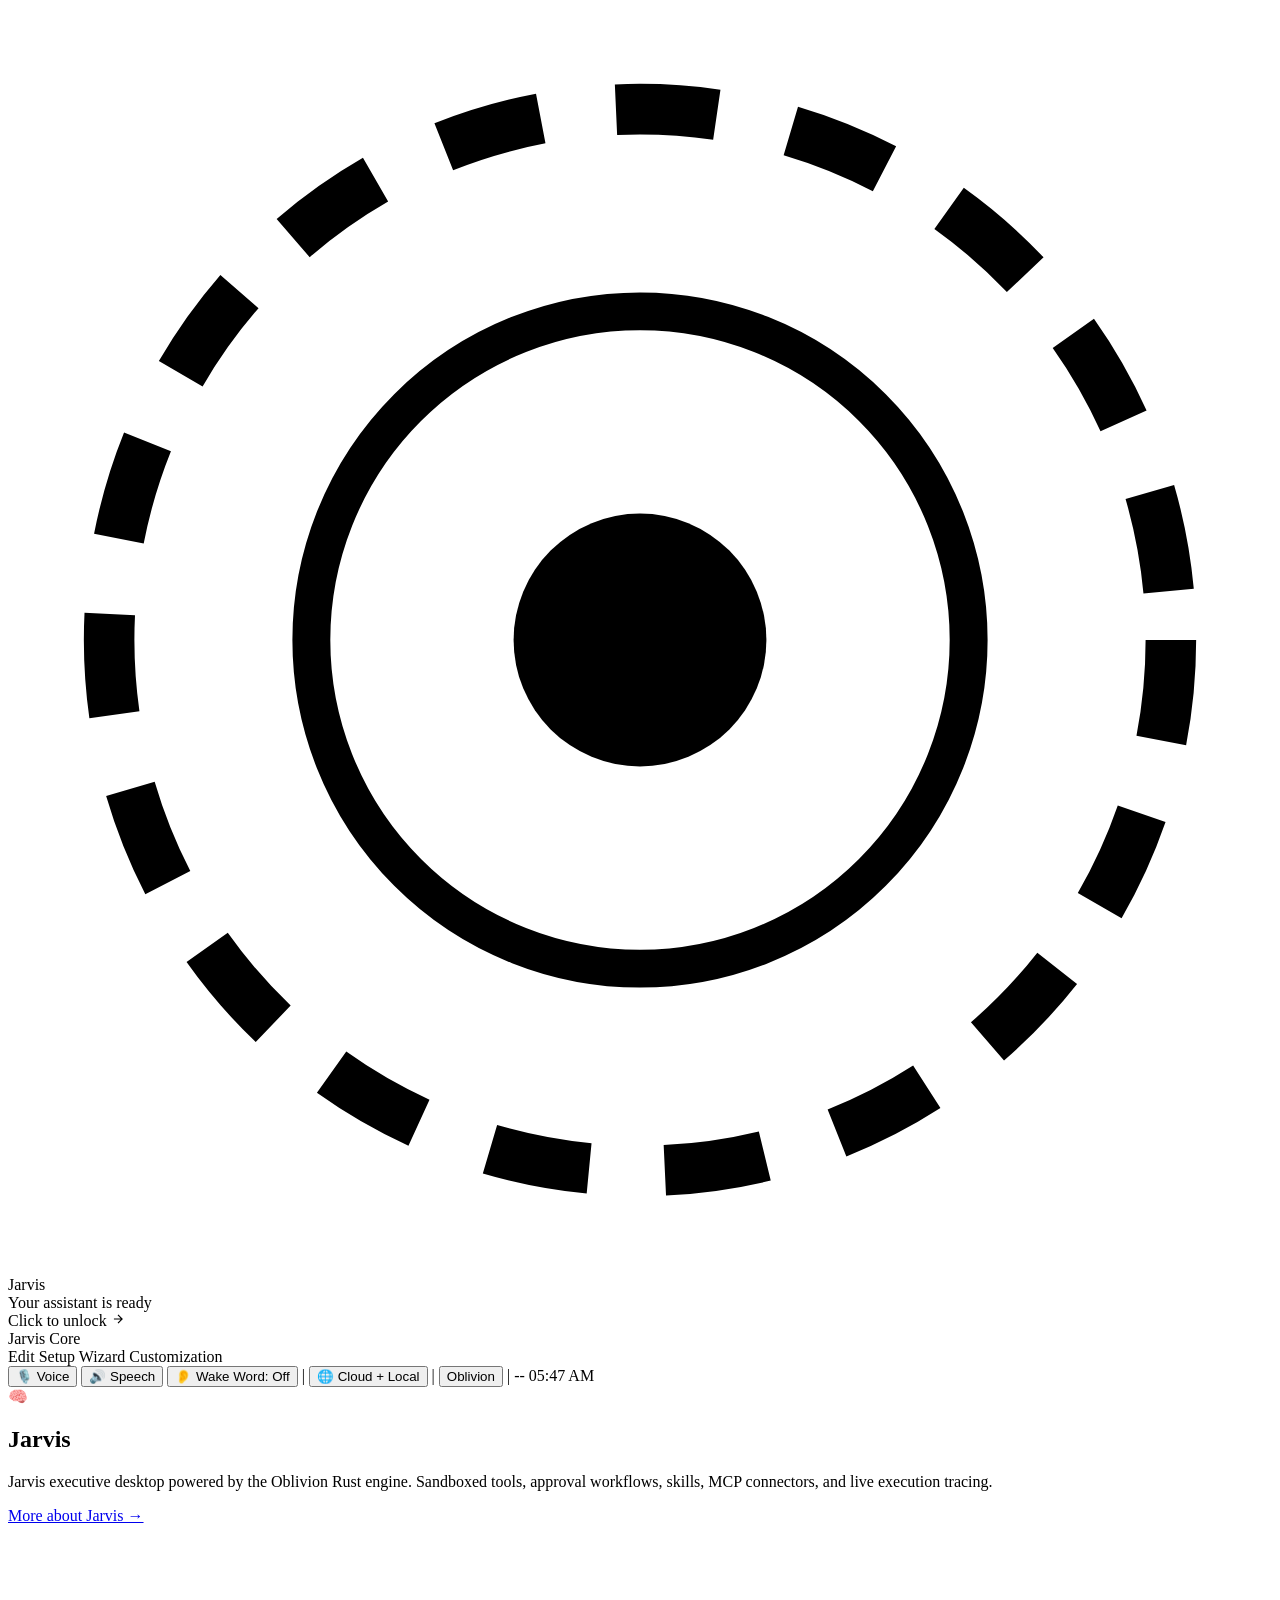
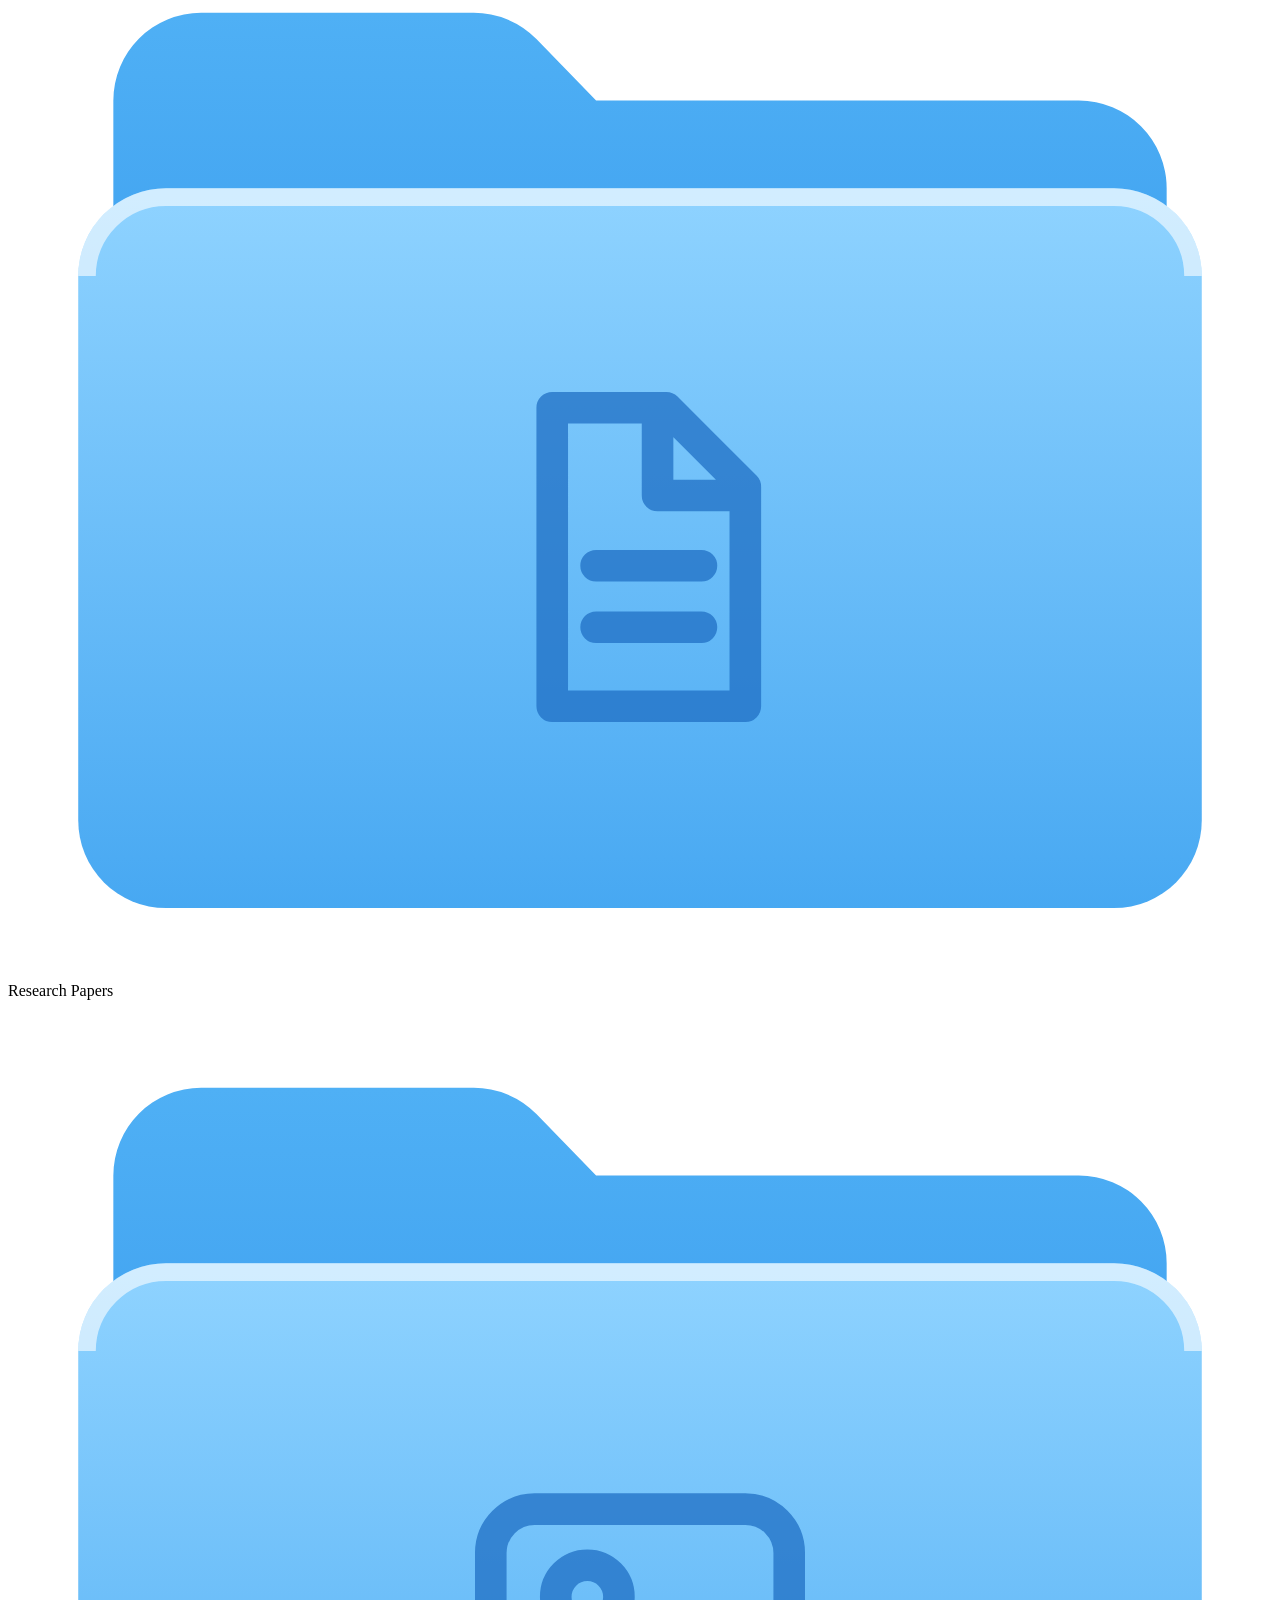
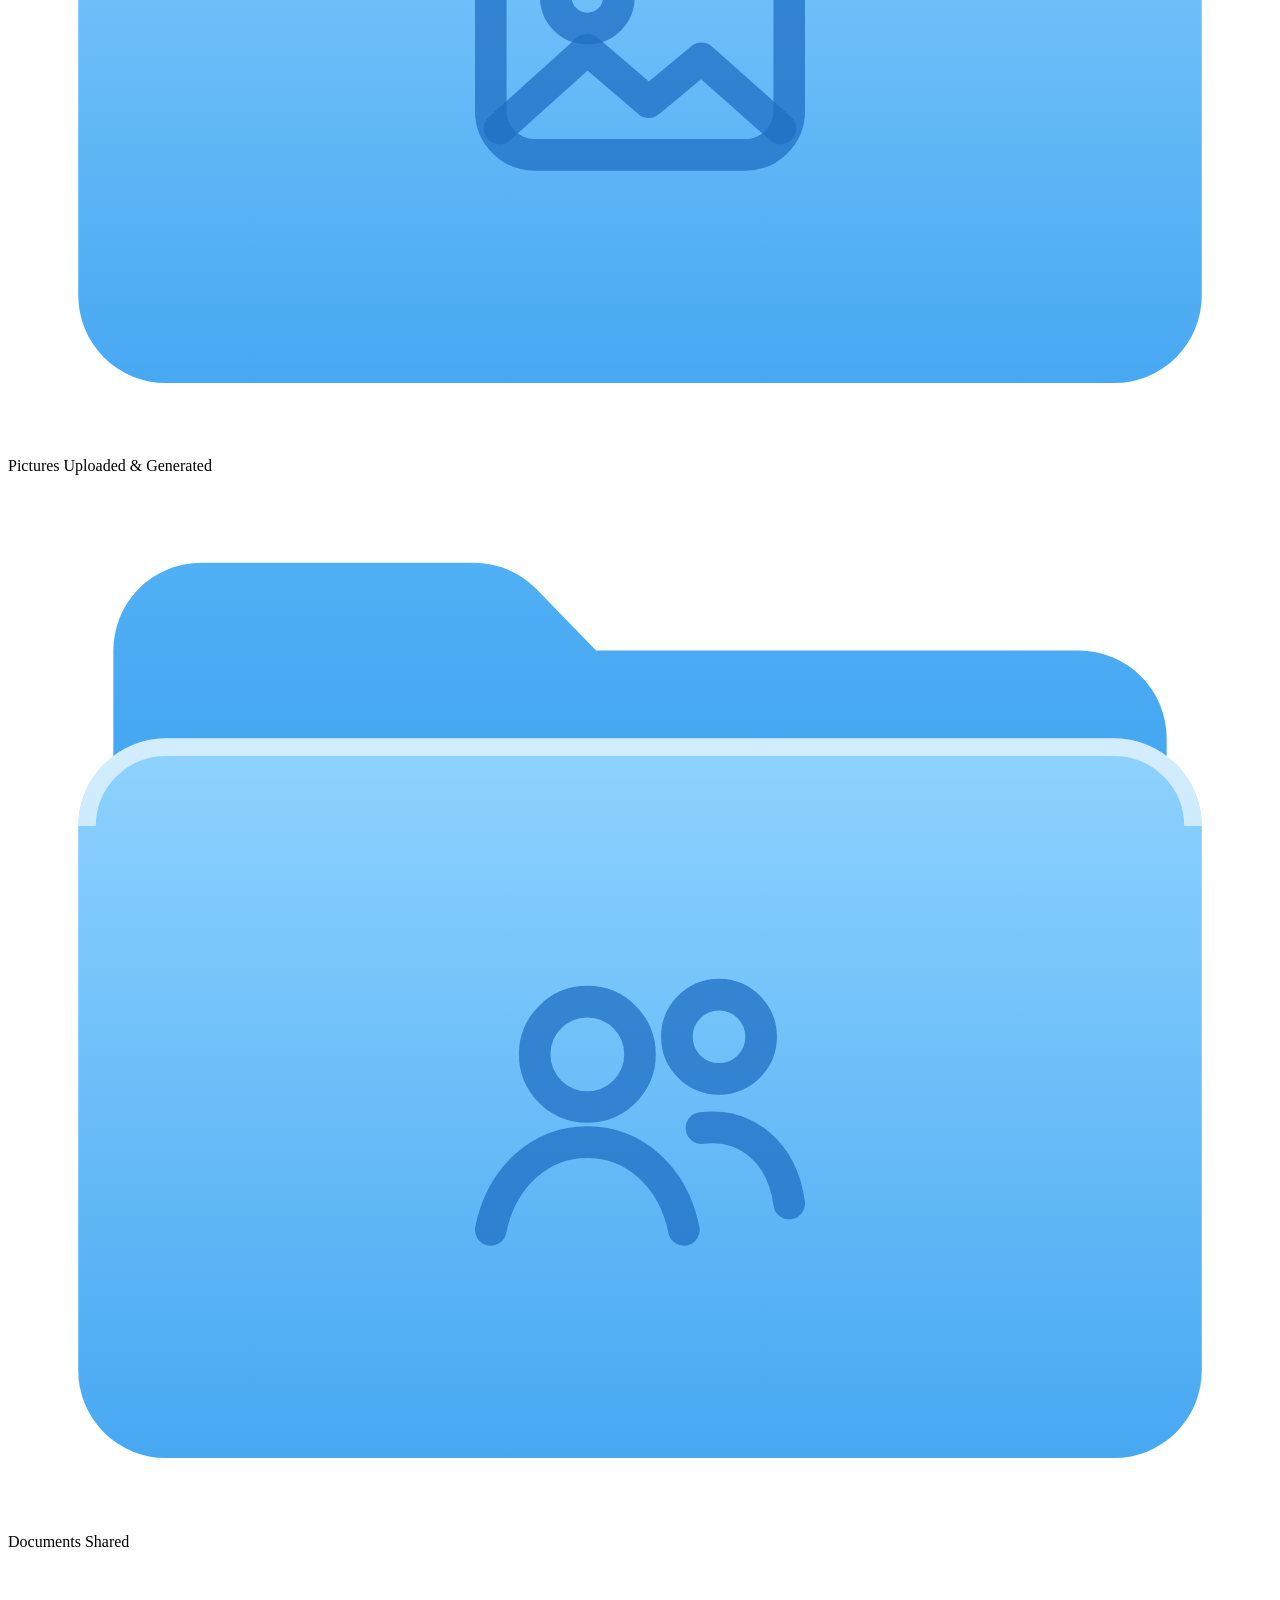
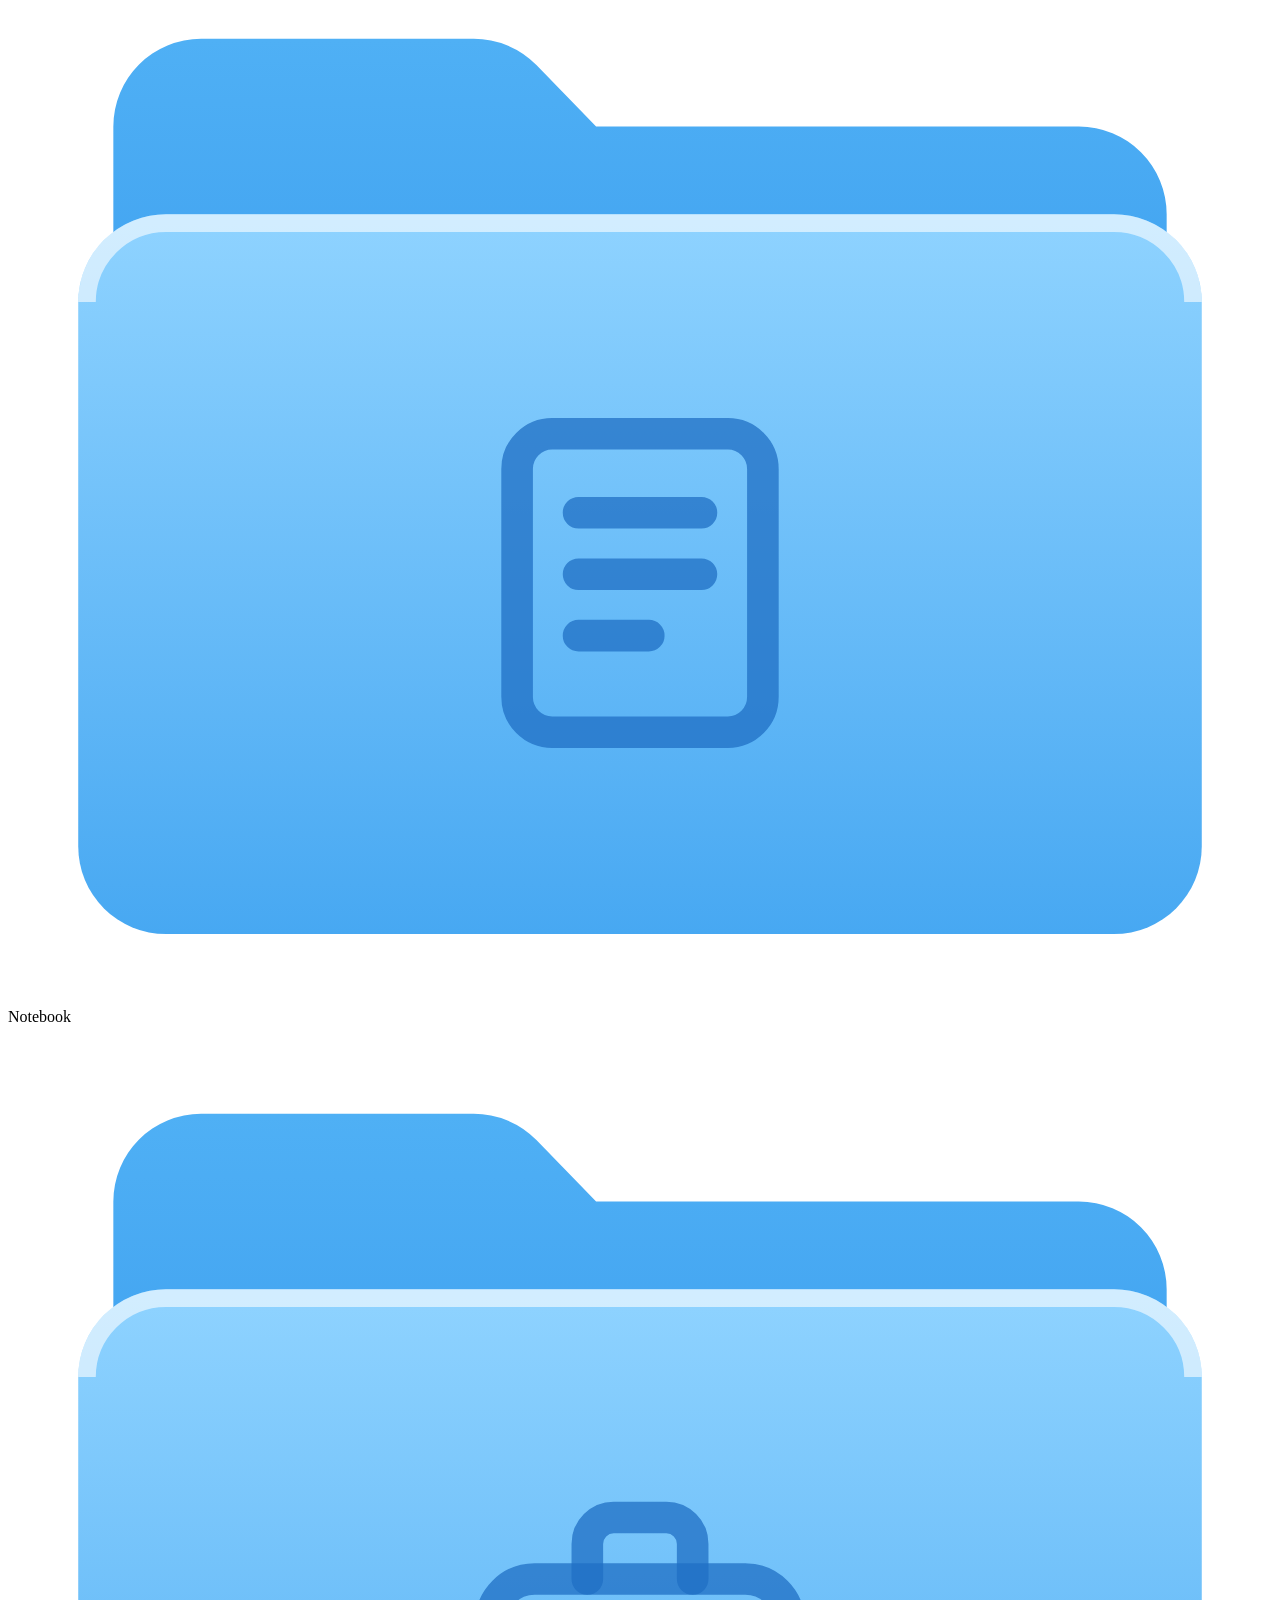
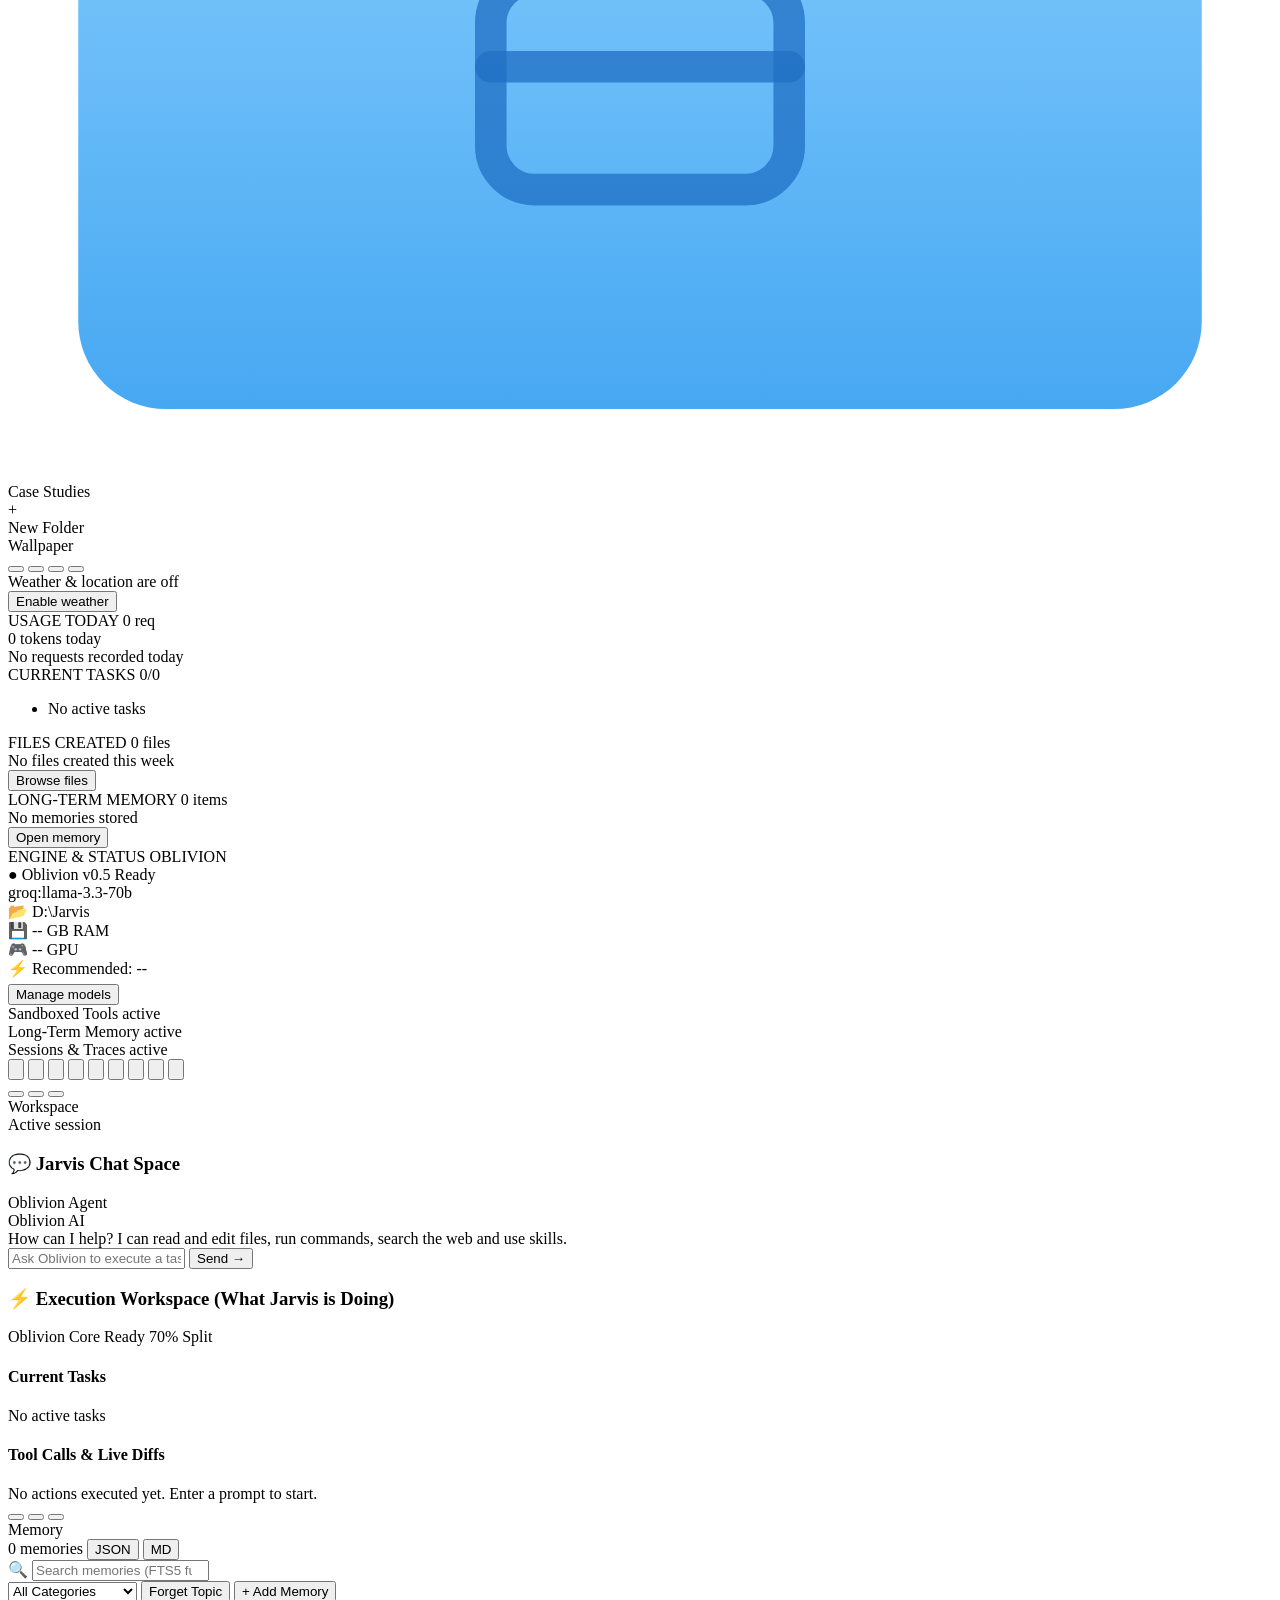
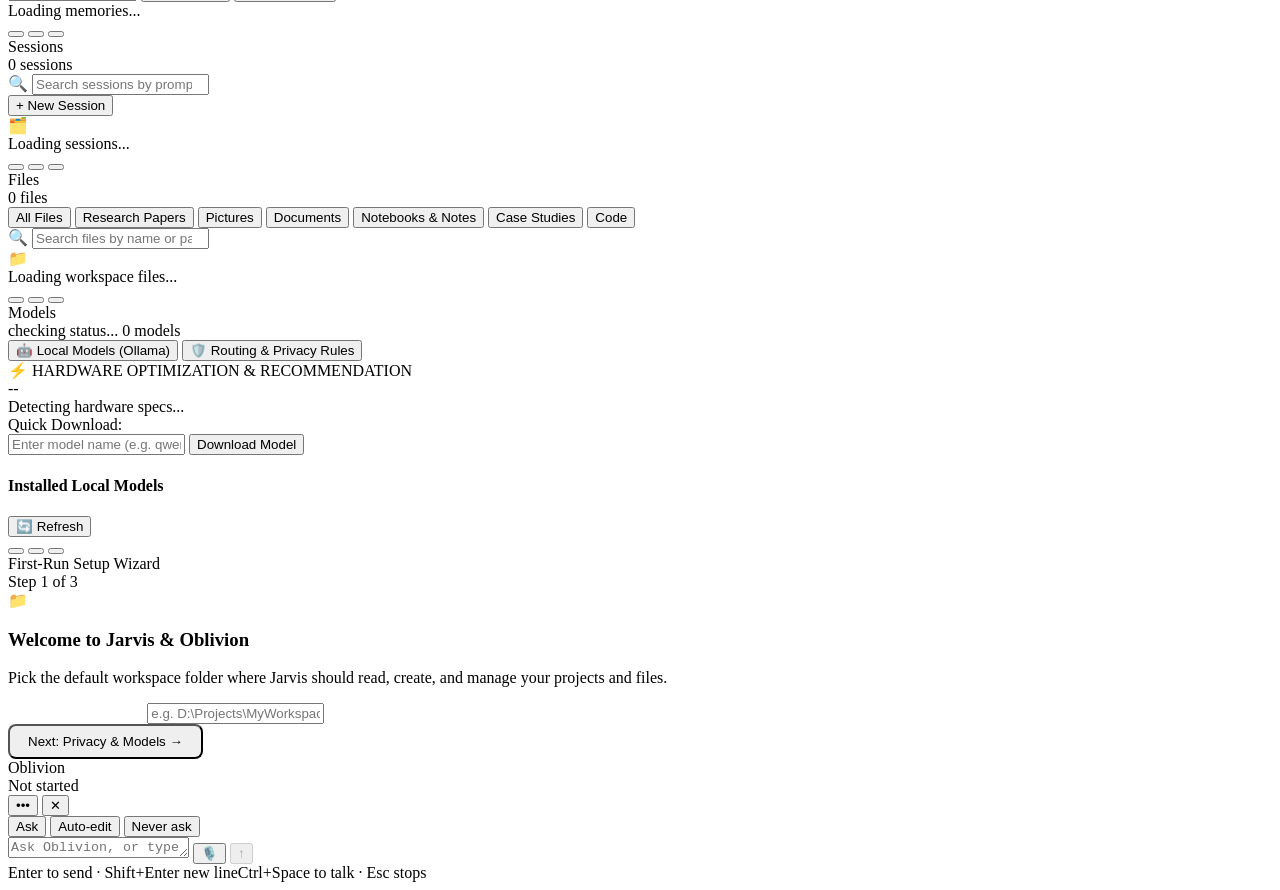
==== web/templates/index.html @ 557e61ef "voice: optional wake word keyword spotting for hands-free activation (Month 4) Evidence: cargo test:" ====
<!DOCTYPE html>
<html lang="en">
<head>
    <meta charset="UTF-8">
    <meta name="viewport" content="width=device-width, initial-scale=1.0, viewport-fit=cover">
    <meta name="jarvis-token" content="{{ jarvis_token }}">
    <title>Jarvis - Executive Desktop</title>

    <link rel="stylesheet" href="/static/fonts/fonts.css">
    <link rel="stylesheet" href="/static/css/style.css">
    <link rel="stylesheet" href="/static/css/oblivion.css">
    <link rel="stylesheet" href="/static/css/glass.css">
</head>
<body class="os" data-theme="blue">

    <!-- Icon sprite for desktop folders (static/css/glass.css) -->
    <svg width="0" height="0" style="position:absolute" aria-hidden="true">
        <defs>
            <linearGradient id="os-shine" x1="0" y1="0" x2="0" y2="1"><stop offset="0" stop-color="#fff" stop-opacity=".38"/><stop offset=".48" stop-color="#fff" stop-opacity=".06"/><stop offset=".5" stop-color="#fff" stop-opacity="0"/></linearGradient><linearGradient id="ic-term" x1="0" y1="0" x2="0" y2="1"><stop offset="0" stop-color="#6a6e78"/><stop offset="1" stop-color="#22242a"/></linearGradient><linearGradient id="ic-term-scr" x1="0" y1="0" x2="0" y2="1"><stop offset="0" stop-color="#161920"/><stop offset="1" stop-color="#262a33"/></linearGradient><linearGradient id="ic-files" x1="0" y1="0" x2="0" y2="1"><stop offset="0" stop-color="#6fd6ff"/><stop offset="1" stop-color="#0a72f0"/></linearGradient><linearGradient id="ic-files-front" x1="0" y1="0" x2="0" y2="1"><stop offset="0" stop-color="#ffffff"/><stop offset="1" stop-color="#dcefff"/></linearGradient><linearGradient id="ic-web" x1="0" y1="0" x2="0" y2="1"><stop offset="0" stop-color="#ffffff"/><stop offset="1" stop-color="#dde6f1"/></linearGradient><linearGradient id="ic-web-globe" x1="0" y1="0" x2="0" y2="1"><stop offset="0" stop-color="#4ccfff"/><stop offset="1" stop-color="#0a5ce6"/></linearGradient><linearGradient id="ic-skills" x1="0" y1="0" x2="0" y2="1"><stop offset="0" stop-color="#ffc04d"/><stop offset="1" stop-color="#ff6e00"/></linearGradient><linearGradient id="ic-mcp" x1="0" y1="0" x2="0" y2="1"><stop offset="0" stop-color="#cf8cff"/><stop offset="1" stop-color="#5b45f5"/></linearGradient><linearGradient id="ic-mem" x1="0" y1="0" x2="0" y2="1"><stop offset="0" stop-color="#ff86ab"/><stop offset="1" stop-color="#f0164a"/></linearGradient><linearGradient id="ic-sess" x1="0" y1="0" x2="0" y2="1"><stop offset="0" stop-color="#ffe766"/><stop offset="1" stop-color="#ffa200"/></linearGradient><linearGradient id="ic-models" x1="0" y1="0" x2="0" y2="1"><stop offset="0" stop-color="#4fdc80"/><stop offset="1" stop-color="#169a43"/></linearGradient><linearGradient id="ic-orb-bg" x1="0" y1="0" x2="0" y2="1"><stop offset="0" stop-color="#252a4d"/><stop offset="1" stop-color="#090b1c"/></linearGradient><linearGradient id="ic-orb" x1="0" y1="0" x2="1" y2="1"><stop offset="0" stop-color="#5ac8fa"/><stop offset=".35" stop-color="#0a84ff"/><stop offset=".65" stop-color="#bf5af2"/><stop offset="1" stop-color="#ff375f"/></linearGradient><radialGradient id="ic-orb-glow" cx=".35" cy=".3" r=".75"><stop offset="0" stop-color="#fff" stop-opacity=".25"/><stop offset=".6" stop-color="#fff" stop-opacity="0"/><stop offset="1" stop-color="#000" stop-opacity=".25"/></radialGradient>
            <linearGradient id="os-fold-back" x1="0" y1="0" x2="0" y2="1"><stop offset="0" stop-color="#4fb0f5"/><stop offset="1" stop-color="#2386e6"/></linearGradient>
            <linearGradient id="os-fold-front" x1="0" y1="0" x2="0" y2="1"><stop offset="0" stop-color="#8fd3ff"/><stop offset="1" stop-color="#47a8f2"/></linearGradient>
        </defs>
        <symbol id="os-folder" viewBox="0 0 72 60">
            <path d="M6 10a5 5 0 0 1 5-5h15.5a5 5 0 0 1 3.6 1.5L33.5 10H61a5 5 0 0 1 5 5v36a5 5 0 0 1-5 5H11a5 5 0 0 1-5-5z" fill="url(#os-fold-back)"/>
            <path d="M4 20a5 5 0 0 1 5-5h54a5 5 0 0 1 5 5v31a5 5 0 0 1-5 5H9a5 5 0 0 1-5-5z" fill="url(#os-fold-front)"/>
            <path d="M4.5 20a4.5 4.5 0 0 1 4.5-4.5h54a4.5 4.5 0 0 1 4.5 4.5" fill="none" stroke="#ffffff" stroke-opacity=".6" stroke-width="1"/>
        </symbol>
        <g fill="none" stroke="#1f6fc4" stroke-opacity=".75" stroke-width="1.8" stroke-linecap="round" stroke-linejoin="round">
            <symbol id="g-doc" viewBox="0 0 24 24"><path d="M7 3.5h6.5L18 8v12.5H7z M13 3.5V8.5h5 M9.5 12.5h6 M9.5 16h6" fill="none" stroke="#1f6fc4" stroke-opacity=".75" stroke-width="1.8" stroke-linecap="round" stroke-linejoin="round"/></symbol>
            <symbol id="g-photo" viewBox="0 0 24 24"><g fill="none" stroke="#1f6fc4" stroke-opacity=".75" stroke-width="1.8" stroke-linecap="round" stroke-linejoin="round"><rect x="3.5" y="5" width="17" height="14" rx="2.5"/><circle cx="9" cy="10" r="1.8"/><path d="M4 17.5l5-4.5 3.5 3 3-2.5 4.5 4"/></g></symbol>
            <symbol id="g-share" viewBox="0 0 24 24"><g fill="none" stroke="#1f6fc4" stroke-opacity=".75" stroke-width="1.8" stroke-linecap="round" stroke-linejoin="round"><circle cx="9" cy="9" r="3"/><path d="M3.5 19c.6-3 2.8-5 5.5-5s4.9 2 5.5 5"/><circle cx="16.5" cy="8" r="2.4"/><path d="M15.5 13.2c2.6-.3 4.6 1.4 5 4.3"/></g></symbol>
            <symbol id="g-note" viewBox="0 0 24 24"><g fill="none" stroke="#1f6fc4" stroke-opacity=".75" stroke-width="1.8" stroke-linecap="round" stroke-linejoin="round"><rect x="5" y="3.5" width="14" height="17" rx="2"/><path d="M8.5 8h7M8.5 11.5h7M8.5 15h4"/></g></symbol>
            <symbol id="g-case" viewBox="0 0 24 24"><g fill="none" stroke="#1f6fc4" stroke-opacity=".75" stroke-width="1.8" stroke-linecap="round" stroke-linejoin="round"><rect x="3.5" y="7.5" width="17" height="12" rx="2.5"/><path d="M9 7.5V5.5a1.5 1.5 0 0 1 1.5-1.5h3A1.5 1.5 0 0 1 15 5.5v2M3.5 12.5h17"/></g></symbol>
        </g>
    </svg>

    <!-- ==========================================================================
         1. iOS Lock Screen Loader
         ========================================================================== -->
    <div id="loader" class="lock-screen">
        <div class="lock-clock">
            <div id="lock-date" class="lock-date"></div>
            <div id="lock-time" class="lock-time"></div>
        </div>

        <div class="lock-center">
            <div class="logo-wrapper">
                <svg class="logo spinning-logo" viewBox="0 0 100 100">
                    <circle cx="50" cy="50" r="42" fill="none" stroke="currentColor" stroke-width="4" stroke-dasharray="8 6" />
                    <circle cx="50" cy="50" r="26" fill="none" stroke="currentColor" stroke-width="3" />
                    <circle cx="50" cy="50" r="10" fill="currentColor" />
                </svg>
            </div>
            <div class="lock-name">Jarvis</div>
            <div class="lock-role">Your assistant is ready</div>
        </div>

        <div class="lock-cta" id="unlock-btn">
            <span>Click to unlock</span>
            <svg viewBox="0 0 24 24" width="14" height="14"><path d="M5 12h14M12 5l7 7-7 7" stroke="currentColor" stroke-width="2" fill="none"/></svg>
        </div>

        <div class="lock-hint" aria-hidden="true"></div>
    </div>

    <!-- ==========================================================================
         2. macOS Menubar (Top)
         ========================================================================== -->
    <header id="menubar" class="menubar">
        <div class="menubar-left">
            <div class="brand">
                <span class="brand-orb" aria-hidden="true"></span>
                <span class="brand-name">Jarvis Core</span>
            </div>
            <div class="menu-nav hide-mobile">
                <span class="menu-item">Edit</span>
                <span class="menu-item" id="menu-help-wizard" style="cursor:pointer;" title="Open First-Run Setup Wizard">Setup Wizard</span>
                <span class="menu-item">Customization</span>
            </div>
        </div>

        <div class="menubar-right">
            <button class="menu-mic-btn" id="menubar-mic-btn" title="Push-to-talk: Hold Ctrl+Space or click to speak">
                <span class="mic-icon" id="menubar-mic-icon">🎙️</span>
                <span class="mic-label hide-mobile" id="menubar-mic-label">Voice</span>
            </button>
            <button class="menu-speaker-btn" id="menubar-speaker-btn" title="Voice Output (TTS): Click to mute/unmute spoken answers">
                <span class="speaker-icon" id="menubar-speaker-icon">🔊</span>
                <span class="speaker-label hide-mobile" id="menubar-speaker-label">Speech</span>
            </button>
            <button class="menu-wakeword-btn" id="menubar-wakeword-btn" title="Wake Word (Hands-free 'Hey Jarvis'): Click to toggle (Disabled by default)">
                <span class="wakeword-icon" id="menubar-wakeword-icon">👂</span>
                <span class="wakeword-label hide-mobile" id="menubar-wakeword-label">Wake Word: Off</span>
            </button>
            <span class="menu-sep hide-mobile">|</span>
            <button class="menu-offline-toggle" id="menubar-offline-toggle" title="Offline Mode: force local models only (Ollama)">
                <span class="offline-icon" id="menubar-offline-icon">🌐</span>
                <span class="offline-label" id="menubar-offline-label">Cloud + Local</span>
            </button>
            <span class="menu-sep hide-mobile">|</span>
            <button class="menu-oblivion" id="ob-menubar" title="Oblivion assistant (Ctrl+J)"><span class="dot" id="ob-menubar-dot"></span>Oblivion</button>
            <span class="menu-sep hide-mobile">|</span>
            <span class="menu-date" id="menu-date">--</span>
            <span id="menu-clock" class="menu-clock">05:47 AM</span>
        </div>
    </header>

    <!-- ==========================================================================
         3. Left Side Badge (W. Nominee Drawer Launcher)
         ========================================================================== -->


    <!-- ==========================================================================
         4. Main Desktop Canvas Layout
         ========================================================================== -->
    <main id="desktop" class="desktop-canvas">
        
        <!-- Desktop Central Workspace Area -->
        <div class="desktop-main-area">

            <!-- Profile & Bio Header Card -->
            <section class="profile-header-card">
                <div class="profile-avatar-circle">
                    <div class="avatar-inner">🧠</div>
                </div>
                <div class="profile-bio-text">
                    <h2 class="bio-title">Jarvis</h2>
                    <p class="bio-p">Jarvis executive desktop powered by the Oblivion Rust engine. Sandboxed tools, approval workflows, skills, MCP connectors, and live execution tracing.</p>
                    <a href="#" id="bio-learn-more" class="bio-link">More about Jarvis →</a>
                </div>
            </section>

            <!-- Center Desktop Icons Grid (User Specific Requirements) -->
            <section class="desktop-icons-grid" id="icons-grid">
                
                <!-- Icon 1: Research Papers -->
                <div class="desktop-icon-item" data-action="open-research">
                    <div class="icon-img-box"><svg viewBox="0 0 72 60" aria-hidden="true"><use href="#os-folder"/><use href="#g-doc" x="24" y="24" width="24" height="24"/></svg></div>
                    <span class="icon-label">Research Papers</span>
                </div>

                <!-- Icon 2: Pictures Uploaded & Generated -->
                <div class="desktop-icon-item" data-action="open-pictures">
                    <div class="icon-img-box"><svg viewBox="0 0 72 60" aria-hidden="true"><use href="#os-folder"/><use href="#g-photo" x="24" y="24" width="24" height="24"/></svg></div>
                    <span class="icon-label">Pictures Uploaded & Generated</span>
                </div>

                <!-- Icon 3: Documents Shared -->
                <div class="desktop-icon-item" data-action="open-docs">
                    <div class="icon-img-box"><svg viewBox="0 0 72 60" aria-hidden="true"><use href="#os-folder"/><use href="#g-share" x="24" y="24" width="24" height="24"/></svg></div>
                    <span class="icon-label">Documents Shared</span>
                </div>

                <!-- Icon 4: Notebook -->
                <div class="desktop-icon-item" data-action="open-notebook">
                    <div class="icon-img-box"><svg viewBox="0 0 72 60" aria-hidden="true"><use href="#os-folder"/><use href="#g-note" x="24" y="24" width="24" height="24"/></svg></div>
                    <span class="icon-label">Notebook</span>
                </div>

                <!-- Icon 5: Case Studies -->
                <div class="desktop-icon-item" data-action="open-casestudies">
                    <div class="icon-img-box"><svg viewBox="0 0 72 60" aria-hidden="true"><use href="#os-folder"/><use href="#g-case" x="24" y="24" width="24" height="24"/></svg></div>
                    <span class="icon-label">Case Studies</span>
                </div>

                <!-- Icon 6: Customizable / Add New Icon -->
                <div class="desktop-icon-item add-icon-item" id="add-custom-icon-btn">
                    <div class="icon-img-box add-box">+</div>
                    <span class="icon-label">New Folder</span>
                </div>

            </section>

        </div>

        <!-- Right Sidebar Widgets Panel (Parinaz Style) -->
        <aside class="desktop-right-widgets">

            <!-- Theme Picker Widget (4 Color Circles) -->
            <div class="widget-box theme-picker-widget">
                <div class="widget-title">Wallpaper</div>
                <div class="theme-circles-row">
                    <button class="theme-circle circle-blue active" data-theme="blue" title="Ice Blue Theme"></button>
                    <button class="theme-circle circle-black" data-theme="black" title="Dark Charcoal Theme"></button>
                    <button class="theme-circle circle-green" data-theme="green" title="Sage Green Theme"></button>
                    <button class="theme-circle circle-purple" data-theme="purple" title="Dusky Purple Theme"></button>
                </div>
            </div>

            <!-- Dynamic Weather Widget (Opt-in only, S8) -->
            <div class="widget-box weather-widget" id="weather-widget">
                <div class="weather-opt-in" id="weather-opt-in">
                    <div class="weather-opt-in-text">Weather &amp; location are off</div>
                    <button class="enable-weather-btn" id="enable-weather-btn">Enable weather</button>
                </div>
                <div class="weather-data" id="weather-data" style="display: none;">
                    <div class="weather-col">
                        <div class="city-name" id="city-1-name">CHANDIGARH ▾</div>
                        <div class="temp-deg" id="city-1-temp">--°C</div>
                        <div class="cond-text" id="city-1-cond">--</div>
                    </div>
                    <div class="weather-col">
                        <div class="city-name" id="city-2-name">NEW DELHI ▾</div>
                        <div class="temp-deg" id="city-2-temp">--°C</div>
                        <div class="cond-text" id="city-2-cond">--</div>
                    </div>
                </div>
            </div>

            <!-- Real Widget 1: Usage Today (B7) -->
            <div class="widget-box usage-widget" id="usage-widget">
                <div class="widget-title-row">
                    <span>USAGE TODAY</span>
                    <span class="sub-lbl" id="usage-total-requests">0 req</span>
                </div>
                <div class="usage-summary-stat">
                    <span class="stat-big" id="usage-total-tokens">0</span>
                    <span class="stat-unit">tokens today</span>
                </div>
                <div class="usage-breakdown-list" id="usage-breakdown-list">
                    <div class="empty-widget-msg">No requests recorded today</div>
                </div>
            </div>

            <!-- Real Widget 2: Current Tasks (B7) -->
            <div class="widget-box tasks-widget" id="tasks-widget">
                <div class="widget-title-row">
                    <span>CURRENT TASKS</span>
                    <span class="sub-lbl" id="tasks-progress-lbl">0/0</span>
                </div>
                <div class="tasks-progress-bar">
                    <div class="tasks-progress-fill" id="tasks-widget-bar" style="width: 0%;"></div>
                </div>
                <ul class="tasks-widget-list" id="tasks-widget-list">
                    <li class="empty-widget-msg">No active tasks</li>
                </ul>
            </div>

            <!-- Real Widget 3: Files Created This Week (B7) -->
            <div class="widget-box files-widget" id="files-created-widget">
                <div class="widget-title-row">
                    <span>FILES CREATED</span>
                    <span class="sub-lbl" id="files-count-lbl">0 files</span>
                </div>
                <div class="files-widget-list" id="files-widget-list">
                    <div class="empty-widget-msg">No files created this week</div>
                </div>
                <button class="widget-action-btn" id="open-files-widget-btn">Browse files</button>
            </div>

            <!-- Real Widget 4: Long-Term Memory (B7) -->
            <div class="widget-box memory-widget" id="memory-widget">
                <div class="widget-title-row">
                    <span>LONG-TERM MEMORY</span>
                    <span class="sub-lbl" id="memory-widget-count">0 items</span>
                </div>
                <div class="memory-widget-breakdown" id="memory-widget-breakdown">
                    <div class="empty-widget-msg">No memories stored</div>
                </div>
                <button class="widget-action-btn" id="open-memory-widget-btn">Open memory</button>
            </div>

            <!-- Real Widget 5: Engine & Model Status (B7) -->
            <div class="widget-box engine-status-widget" id="engine-status-widget">
                <div class="widget-title-row">
                    <span>ENGINE &amp; STATUS</span>
                    <span class="sub-lbl" id="engine-name-lbl">OBLIVION</span>
                </div>
                <div class="engine-status-row">
                    <span class="status-indicator-dot ready" id="engine-status-dot">●</span>
                    <span class="engine-ver" id="engine-ver-lbl">Oblivion v0.5</span>
                    <span class="engine-type" id="engine-state-lbl">Ready</span>
                </div>
                <div class="engine-model-row" id="engine-model-row">
                    <span class="model-badge" id="engine-model-badge">groq:llama-3.3-70b</span>
                </div>
                <div class="engine-workspace-row" id="engine-workspace-row" title="Active workspace directory">
                    <span class="workspace-icon">📂</span>
                    <span class="workspace-path" id="engine-workspace-path">D:\Jarvis</span>
                </div>
                <div class="engine-hardware-row" id="engine-hardware-row" title="Detected hardware specs and local model recommendation">
                    <div class="hw-spec-item" id="engine-ram-spec"><span class="hw-icon">💾</span> <span id="engine-ram-text">-- GB RAM</span></div>
                    <div class="hw-spec-item" id="engine-gpu-spec"><span class="hw-icon">🎮</span> <span id="engine-gpu-text">-- GPU</span></div>
                    <div class="hw-recommendation-item" id="engine-rec-spec"><span class="hw-icon">⚡</span> <span id="engine-rec-text">Recommended: --</span></div>
                </div>
                <button class="widget-action-btn" id="open-models-widget-btn" style="margin-top: 6px;">Manage models</button>
                <div class="engine-capabilities-list">
                    <div class="cap-item"><span>Sandboxed Tools</span> <span class="cap-badge active">active</span></div>
                    <div class="cap-item"><span>Long-Term Memory</span> <span class="cap-badge active">active</span></div>
                    <div class="cap-item"><span>Sessions &amp; Traces</span> <span class="cap-badge active">active</span></div>
                </div>
            </div>

        </aside>

        <!-- Bottom Dock (Jarvis Handled Applications + Chat Icon) -->
        <nav class="desktop-bottom-dock">
            <div class="dock-container">
                <div class="dock-icons-row">
                    <button class="dock-app-btn" data-action="terminal" data-label="Terminal" aria-label="Terminal">
                        <div class="app-icon py-icon"><svg viewBox="0 0 100 100" aria-hidden="true"><path d="M50 2C13 2 2 13 2 50s11 48 48 48 48-11 48-48S87 2 50 2z" fill="url(#ic-term)"/><rect x="14" y="19" width="72" height="60" rx="9" fill="url(#ic-term-scr)" stroke="#000" stroke-opacity=".45" stroke-width="1"/><path d="M26 39l11 9-11 9" fill="none" stroke="#fff" stroke-width="5.5" stroke-linecap="round" stroke-linejoin="round"/><path d="M43 59h17" stroke="#7dffa8" stroke-width="5.5" stroke-linecap="round"/><path d="M50 2C13 2 2 13 2 50s11 48 48 48 48-11 48-48S87 2 50 2z" fill="url(#os-shine)"/><path d="M50 2C13 2 2 13 2 50s11 48 48 48 48-11 48-48S87 2 50 2z" fill="none" stroke="#000" stroke-opacity=".12" stroke-width="1"/></svg></div>
                    </button>
                    <button class="dock-app-btn" data-action="files" data-label="Files" aria-label="Files">
                        <div class="app-icon rag-icon"><svg viewBox="0 0 100 100" aria-hidden="true"><path d="M50 2C13 2 2 13 2 50s11 48 48 48 48-11 48-48S87 2 50 2z" fill="url(#ic-files)"/><path d="M22 31a5 5 0 0 1 5-5h14l6 6h26a5 5 0 0 1 5 5v31a5 5 0 0 1-5 5H27a5 5 0 0 1-5-5z" fill="#bfe3ff"/><path d="M19 42a5 5 0 0 1 5-5h52a5 5 0 0 1 5 5v27a5 5 0 0 1-5 5H24a5 5 0 0 1-5-5z" fill="url(#ic-files-front)"/><path d="M19.6 42a4.4 4.4 0 0 1 4.4-4.4h52a4.4 4.4 0 0 1 4.4 4.4" fill="none" stroke="#fff" stroke-width="1.4"/><path d="M50 2C13 2 2 13 2 50s11 48 48 48 48-11 48-48S87 2 50 2z" fill="url(#os-shine)"/><path d="M50 2C13 2 2 13 2 50s11 48 48 48 48-11 48-48S87 2 50 2z" fill="none" stroke="#000" stroke-opacity=".12" stroke-width="1"/></svg></div>
                    </button>
                    <button class="dock-app-btn" data-action="web" data-label="Web" aria-label="Web">
                        <div class="app-icon task-icon"><svg viewBox="0 0 100 100" aria-hidden="true"><path d="M50 2C13 2 2 13 2 50s11 48 48 48 48-11 48-48S87 2 50 2z" fill="url(#ic-web)"/><circle cx="50" cy="50" r="29" fill="url(#ic-web-globe)"/><g fill="none" stroke="#fff" stroke-width="3" stroke-opacity=".92" stroke-linecap="round"><ellipse cx="50" cy="50" rx="12.5" ry="29"/><path d="M21 50h58M26 36q24 8 48 0M26 64q24-8 48 0"/></g><circle cx="50" cy="50" r="29" fill="none" stroke="#0a3fb0" stroke-opacity=".35" stroke-width="1"/><path d="M50 2C13 2 2 13 2 50s11 48 48 48 48-11 48-48S87 2 50 2z" fill="url(#os-shine)"/><path d="M50 2C13 2 2 13 2 50s11 48 48 48 48-11 48-48S87 2 50 2z" fill="none" stroke="#000" stroke-opacity=".12" stroke-width="1"/></svg></div>
                    </button>
                    <button class="dock-app-btn" data-action="skills" data-label="Skills" aria-label="Skills">
                        <div class="app-icon skill-icon"><svg viewBox="0 0 100 100" aria-hidden="true"><path d="M50 2C13 2 2 13 2 50s11 48 48 48 48-11 48-48S87 2 50 2z" fill="url(#ic-skills)"/><path d="M25 28a5 5 0 0 1 5-5h41v50H30a5 5 0 0 0-5 5z" fill="#fff"/><path d="M25 78a5 5 0 0 1 5-5h41v5H30" fill="#ffd9ad"/><path d="M71 23v55" stroke="#e86a00" stroke-opacity=".25" stroke-width="2"/><path d="M48 33l3.6 8.4 8.4 3.6-8.4 3.6L48 57l-3.6-8.4-8.4-3.6 8.4-3.6z" fill="#ff8a00"/><path d="M50 2C13 2 2 13 2 50s11 48 48 48 48-11 48-48S87 2 50 2z" fill="url(#os-shine)"/><path d="M50 2C13 2 2 13 2 50s11 48 48 48 48-11 48-48S87 2 50 2z" fill="none" stroke="#000" stroke-opacity=".12" stroke-width="1"/></svg></div>
                    </button>
                    <button class="dock-app-btn" data-action="mcp" data-label="Connectors" aria-label="Connectors">
                        <div class="app-icon mem-icon"><svg viewBox="0 0 100 100" aria-hidden="true"><path d="M50 2C13 2 2 13 2 50s11 48 48 48 48-11 48-48S87 2 50 2z" fill="url(#ic-mcp)"/><rect x="38" y="15" width="7" height="19" rx="3.5" fill="#fff"/><rect x="55" y="15" width="7" height="19" rx="3.5" fill="#fff"/><path d="M30 33h40v11a20 20 0 0 1-40 0z" fill="#fff"/><path d="M50 64v20" stroke="#fff" stroke-width="7" stroke-linecap="round"/><circle cx="50" cy="45" r="4" fill="#7a55ff"/><path d="M50 2C13 2 2 13 2 50s11 48 48 48 48-11 48-48S87 2 50 2z" fill="url(#os-shine)"/><path d="M50 2C13 2 2 13 2 50s11 48 48 48 48-11 48-48S87 2 50 2z" fill="none" stroke="#000" stroke-opacity=".12" stroke-width="1"/></svg></div>
                    </button>
                    <button class="dock-app-btn" id="open-memory-dock-btn" data-action="memory" data-label="Memory" aria-label="Memory">
                        <div class="app-icon memory-dock-icon"><svg viewBox="0 0 100 100" aria-hidden="true"><path d="M50 2C13 2 2 13 2 50s11 48 48 48 48-11 48-48S87 2 50 2z" fill="url(#ic-mem)"/><path d="M46 17l7.5 20 20 7.5-20 7.5-7.5 20-7.5-20-20-7.5 20-7.5z" fill="#fff"/><path d="M71 58l3.8 9.2 9.2 3.8-9.2 3.8L71 84l-3.8-9.2-9.2-3.8 9.2-3.8z" fill="#fff" fill-opacity=".85"/><path d="M50 2C13 2 2 13 2 50s11 48 48 48 48-11 48-48S87 2 50 2z" fill="url(#os-shine)"/><path d="M50 2C13 2 2 13 2 50s11 48 48 48 48-11 48-48S87 2 50 2z" fill="none" stroke="#000" stroke-opacity=".12" stroke-width="1"/></svg></div>
                    </button>
                    <button class="dock-app-btn" id="open-sessions-dock-btn" data-action="sessions" data-label="Sessions" aria-label="Sessions">
                        <div class="app-icon session-dock-icon"><svg viewBox="0 0 100 100" aria-hidden="true"><path d="M50 2C13 2 2 13 2 50s11 48 48 48 48-11 48-48S87 2 50 2z" fill="url(#ic-sess)"/><rect x="30" y="20" width="40" height="10" rx="4" fill="#fff" fill-opacity=".5"/><rect x="24" y="28" width="52" height="10" rx="4" fill="#fff" fill-opacity=".75"/><rect x="17" y="37" width="66" height="44" rx="8" fill="#fff"/><path d="M28 52h44M28 63h28" stroke="#ffad00" stroke-width="5" stroke-linecap="round"/><path d="M50 2C13 2 2 13 2 50s11 48 48 48 48-11 48-48S87 2 50 2z" fill="url(#os-shine)"/><path d="M50 2C13 2 2 13 2 50s11 48 48 48 48-11 48-48S87 2 50 2z" fill="none" stroke="#000" stroke-opacity=".12" stroke-width="1"/></svg></div>
                    </button>
                    <button class="dock-app-btn" id="open-models-dock-btn" data-action="models" data-label="Models" aria-label="Models">
                        <div class="app-icon model-dock-icon"><svg viewBox="0 0 100 100" aria-hidden="true"><path d="M50 2C13 2 2 13 2 50s11 48 48 48 48-11 48-48S87 2 50 2z" fill="url(#ic-models)"/><g stroke="#fff" stroke-width="4.5" stroke-linecap="round"><path d="M38 16v12M50 16v12M62 16v12M38 72v12M50 72v12M62 72v12M16 38h12M16 50h12M16 62h12M72 38h12M72 50h12M72 62h12"/></g><rect x="27" y="27" width="46" height="46" rx="9" fill="#fff"/><rect x="39" y="39" width="22" height="22" rx="5" fill="url(#ic-models)"/><path d="M50 2C13 2 2 13 2 50s11 48 48 48 48-11 48-48S87 2 50 2z" fill="url(#os-shine)"/><path d="M50 2C13 2 2 13 2 50s11 48 48 48 48-11 48-48S87 2 50 2z" fill="none" stroke="#000" stroke-opacity=".12" stroke-width="1"/></svg></div>
                    </button>
                    <span class="dock-divider" aria-hidden="true"></span>
                    <button class="dock-app-btn chat-dock-btn active" id="open-chat-dock-btn" data-label="Oblivion" aria-label="Oblivion">
                        <div class="app-icon chat-icon"><svg viewBox="0 0 100 100" aria-hidden="true"><path d="M50 2C13 2 2 13 2 50s11 48 48 48 48-11 48-48S87 2 50 2z" fill="url(#ic-orb-bg)"/><circle cx="50" cy="50" r="31" fill="url(#ic-orb)"/><circle cx="50" cy="50" r="31" fill="url(#ic-orb-glow)"/><ellipse cx="40" cy="36" rx="14" ry="8" fill="#fff" fill-opacity=".45" transform="rotate(-25 40 36)"/><path d="M50 2C13 2 2 13 2 50s11 48 48 48 48-11 48-48S87 2 50 2z" fill="url(#os-shine)"/><path d="M50 2C13 2 2 13 2 50s11 48 48 48 48-11 48-48S87 2 50 2z" fill="none" stroke="#000" stroke-opacity=".12" stroke-width="1"/></svg></div>
                        <span class="ob-badge" id="ob-dock-badge" hidden></span>
                    </button>
                </div>
            </div>
        </nav>

    </main>

    <!-- ==========================================================================
         5. 30/70 Percent Split Interactive Workspace Window Modal (#splitModal)
         ========================================================================== -->
    <div id="splitModal" class="split-modal-overlay">
        <div class="split-window-frame">
            
            <!-- Window Header Bar -->
            <div class="split-frame-header">
                <div class="traffic-lights">
                    <button class="tl tl-close" id="close-split-modal-btn"></button>
                    <button class="tl tl-min"></button>
                    <button class="tl tl-max"></button>
                </div>
                <div class="split-frame-title">Workspace</div>
                <div class="split-frame-badge" id="ob-active-session-badge" title="Click to view sessions (Ctrl+S)" style="cursor: pointer;">Active session</div>
            </div>

            <!-- Window Body: 30 / 70 Split Layout -->
            <div class="split-frame-body">
                
                <!-- LEFT 30% SPLIT: Interactive Chat Space -->
                <section class="split-left-chat">
                    <div class="chat-pane-header">
                        <h3>💬 Jarvis Chat Space</h3>
                        <span class="pane-badge">Oblivion Agent</span>
                    </div>

                    <div id="split-chat-messages" class="split-chat-messages">
                        <div class="msg-bubble jarvis-msg">
                            <div class="msg-author">Oblivion AI</div>
                            <div class="msg-text">How can I help? I can read and edit files, run commands, search the web and use skills.</div>
                        </div>
                    </div>

                    <form id="split-chat-form" class="split-chat-form">
                        <input type="text" id="split-user-input" placeholder="Ask Oblivion to execute a task or goal..." required autocomplete="off">
                        <button type="submit" id="split-send-btn">Send →</button>
                    </form>
                </section>

                <!-- RIGHT 70% SPLIT: What Jarvis is Doing (Execution Workspace) -->
                <section class="split-right-workspace">
                    <div class="workspace-pane-header">
                        <h3>⚡ Execution Workspace (What Jarvis is Doing)</h3>
                        <div class="workspace-status-pills">
                            <span class="status-pill active-pill" id="split-model-pill">Oblivion Core</span>
                            <span class="status-pill" id="split-status-pill">Ready</span>
                            <span class="pane-badge">70% Split</span>
                        </div>
                    </div>

                    <div class="workspace-content-scroll" id="workspace-dynamic-content">
                        <!-- Pending Approvals in 70% Pane -->
                        <div id="split-approvals" class="split-approvals"></div>

                        <!-- Tasks Card -->
                        <div class="exec-card" id="split-tasks-card">
                            <h4>Current Tasks</h4>
                            <div class="exec-task-name" id="split-task-name">No active tasks</div>
                            <div class="exec-progress-bar">
                                <div class="exec-progress-fill" id="split-tasks-bar" style="width: 0%;"></div>
                            </div>
                            <ul id="split-tasks-list" class="split-tasks-list"></ul>
                        </div>

                        <!-- Live Tool Execution Cards & Diffs -->
                        <div class="exec-card" id="split-tools-card">
                            <h4>Tool Calls & Live Diffs</h4>
                            <div id="split-tools-stream" class="split-tools-stream">
                                <div class="split-empty-msg">No actions executed yet. Enter a prompt to start.</div>
                            </div>
                        </div>
                    </div>
                </section>

            </div>
        </div>
    </div>

    <!-- ==========================================================================
         5b. Long-Term Memory Window Modal (#memoryModal)
         ========================================================================== -->
    <div id="memoryModal" class="split-modal-overlay">
        <div class="split-window-frame memory-window-frame">
            <!-- Header Bar -->
            <div class="split-frame-header">
                <div class="traffic-lights">
                    <button class="tl tl-close" id="close-memory-modal-btn" title="Close"></button>
                    <button class="tl tl-min" title="Minimize"></button>
                    <button class="tl tl-max" title="Maximize"></button>
                </div>
                <div class="split-frame-title">Memory</div>
                <div class="memory-header-actions">
                    <span id="memory-count-badge" class="split-frame-badge">0 memories</span>
                    <button id="memory-export-json-btn" class="mem-btn-sm" title="Export as JSON">JSON</button>
                    <button id="memory-export-md-btn" class="mem-btn-sm" title="Export as Markdown">MD</button>
                </div>
            </div>

            <!-- Memory Window Body -->
            <div class="memory-window-body">
                <!-- Toolbar: Search, Category Filter, Actions -->
                <div class="memory-toolbar">
                    <div class="memory-search-box">
                        <span class="search-icon">🔍</span>
                        <input type="search" id="memory-search-input" placeholder="Search memories (FTS5 full-text + semantic vectors)..." autocomplete="off">
                    </div>
                    <div class="memory-filters">
                        <select id="memory-type-filter" class="mem-select">
                            <option value="">All Categories</option>
                            <option value="user_pref">User Preferences</option>
                            <option value="project_fact">Project Facts</option>
                            <option value="recipe">Recipes &amp; Guides</option>
                            <option value="fact">General Facts</option>
                            <option value="past_outcome">Past Outcomes</option>
                        </select>
                        <button id="memory-forget-topic-btn" class="mem-btn mem-btn-warn" title="Forget everything matching a query or topic">Forget Topic</button>
                        <button id="memory-new-btn" class="mem-btn mem-btn-primary">+ Add Memory</button>
                    </div>
                </div>

                <!-- Add/Edit Memory Form Pane -->
                <div id="memory-editor-pane" class="memory-editor-pane" style="display: none;">
                    <div class="editor-header">
                        <h4 id="memory-editor-title">New Memory</h4>
                        <button id="memory-editor-close-btn" class="editor-close-btn" type="button">✕</button>
                    </div>
                    <form id="memory-editor-form">
                        <input type="hidden" id="edit-memory-id" value="">
                        <div class="form-row">
                            <div class="form-group flex-1">
                                <label for="edit-memory-type">Category</label>
                                <select id="edit-memory-type" class="mem-select" required>
                                    <option value="user_pref">user_pref (User Preference)</option>
                                    <option value="project_fact">project_fact (Project Specific Fact)</option>
                                    <option value="recipe">recipe (Code recipe or guideline)</option>
                                    <option value="fact">fact (General Fact)</option>
                                    <option value="past_outcome">past_outcome (Execution Outcome)</option>
                                </select>
                            </div>
                            <div class="form-group w-32">
                                <label for="edit-memory-importance">Importance (1-5)</label>
                                <input type="number" id="edit-memory-importance" min="1" max="5" value="3" class="mem-input" required>
                            </div>
                            <div class="form-group flex-1">
                                <label for="edit-memory-project">Project Scope (Optional)</label>
                                <input type="text" id="edit-memory-project" placeholder="e.g. /workspace/project" class="mem-input">
                            </div>
                        </div>
                        <div class="form-group">
                            <label for="edit-memory-text">Memory Content</label>
                            <textarea id="edit-memory-text" rows="3" class="mem-textarea" placeholder="Enter concise, durable fact or rule to remember..." required></textarea>
                        </div>
                        <div class="editor-actions">
                            <button type="button" id="memory-editor-cancel-btn" class="mem-btn">Cancel</button>
                            <button type="submit" id="memory-editor-save-btn" class="mem-btn mem-btn-primary">Save Memory</button>
                        </div>
                    </form>
                </div>

                <!-- Memory List Container -->
                <div class="memory-list-scroll">
                    <div id="memory-items-container" class="memory-items-container">
                        <div class="memory-loading">Loading memories...</div>
                    </div>
                </div>
            </div>
        </div>
    </div>

    <!-- ==========================================================================
         5c. Sessions & Workspaces Window Modal (#sessionsModal) (B10)
         ========================================================================== -->
    <div id="sessionsModal" class="split-modal-overlay">
        <div class="split-window-frame sessions-window-frame">
            <!-- Header Bar -->
            <div class="split-frame-header">
                <div class="traffic-lights">
                    <button class="tl tl-close" id="close-sessions-modal-btn" title="Close"></button>
                    <button class="tl tl-min" title="Minimize"></button>
                    <button class="tl tl-max" title="Maximize"></button>
                </div>
                <div class="split-frame-title">Sessions</div>
                <div class="sessions-header-actions">
                    <span id="sessions-count-badge" class="split-frame-badge">0 sessions</span>
                </div>
            </div>

            <!-- Sessions Window Body -->
            <div class="sessions-window-body">
                <!-- Toolbar: Search, Actions -->
                <div class="sessions-toolbar">
                    <div class="sessions-search-box">
                        <span class="search-icon">🔍</span>
                        <input type="search" id="sessions-search-input" placeholder="Search sessions by prompt, workspace, title..." autocomplete="off">
                    </div>
                    <div class="sessions-actions">
                        <button id="sessions-new-btn" class="mem-btn mem-btn-primary">+ New Session</button>
                    </div>
                </div>

                <!-- New Session Form Pane (Work folder chosen per session - B10) -->
                <div id="sessions-editor-pane" class="sessions-editor-pane" style="display: none;">
                    <div class="editor-header">
                        <h4>Start New Session</h4>
                        <button id="sessions-editor-close-btn" class="editor-close-btn" type="button">✕</button>
                    </div>
                    <form id="sessions-editor-form">
                        <div class="form-group">
                            <label for="new-session-workspace">Work Folder (Chosen per session - B10)</label>
                            <input type="text" id="new-session-workspace" class="mem-input" placeholder="e.g. D:\Jarvis or custom project path" required>
                            <span class="field-hint" style="font-size: 11px; opacity: 0.7; margin-top: 4px; display: block;">Oblivion tools (file read/edit, search, commands) will be rooted to this directory.</span>
                        </div>
                        <div class="editor-actions">
                            <button type="button" id="sessions-editor-cancel-btn" class="mem-btn">Cancel</button>
                            <button type="submit" id="sessions-editor-save-btn" class="mem-btn mem-btn-primary">Launch Session</button>
                        </div>
                    </form>
                </div>

                <!-- Sessions List Container -->
                <div class="sessions-list-scroll">
                    <div id="sessions-items-container" class="sessions-cards-grid">
                        <div class="sessions-empty-state">
                            <div class="empty-icon">🗂️</div>
                            <div class="empty-text">Loading sessions...</div>
                        </div>
                    </div>
                </div>
            </div>
        </div>
    </div>

    <!-- ==========================================================================
         5d. Files Created & Workspace Collections Modal (#filesModal) (B7)
         ========================================================================== -->
    <div id="filesModal" class="split-modal-overlay">
        <div class="split-window-frame files-window-frame">
            <!-- Header Bar -->
            <div class="split-frame-header">
                <div class="traffic-lights">
                    <button class="tl tl-close" id="close-files-modal-btn" title="Close"></button>
                    <button class="tl tl-min" title="Minimize"></button>
                    <button class="tl tl-max" title="Maximize"></button>
                </div>
                <div class="split-frame-title" id="files-modal-title">Files</div>
                <div class="files-header-actions">
                    <span id="files-modal-count-badge" class="split-frame-badge">0 files</span>
                </div>
            </div>

            <!-- Files Window Body -->
            <div class="files-window-body">
                <!-- Toolbar: Filter Pills, Search -->
                <div class="files-toolbar">
                    <div class="files-filter-pills" id="files-filter-pills">
                        <button class="files-pill active" data-filter="all">All Files</button>
                        <button class="files-pill" data-filter="paper">Research Papers</button>
                        <button class="files-pill" data-filter="picture">Pictures</button>
                        <button class="files-pill" data-filter="document">Documents</button>
                        <button class="files-pill" data-filter="notebook">Notebooks &amp; Notes</button>
                        <button class="files-pill" data-filter="case-study">Case Studies</button>
                        <button class="files-pill" data-filter="code">Code</button>
                    </div>
                    <div class="files-search-box">
                        <span class="search-icon">🔍</span>
                        <input type="search" id="files-search-input" placeholder="Search files by name or path..." autocomplete="off">
                    </div>
                </div>

                <!-- Files List Container -->
                <div class="files-list-scroll">
                    <div id="files-items-container" class="files-cards-grid">
                        <div class="files-empty-state">
                            <div class="empty-icon">📁</div>
                            <div class="empty-text">Loading workspace files...</div>
                        </div>
                    </div>
                </div>
            </div>
        </div>
    </div>

    <!-- ==========================================================================
         5e. Local Model Manager Window Modal (#modelsModal) (Ollama API)
         ========================================================================== -->
    <div id="modelsModal" class="split-modal-overlay">
        <div class="split-window-frame models-window-frame">
            <!-- Header Bar -->
            <div class="split-frame-header">
                <div class="traffic-lights">
                    <button class="tl tl-close" id="close-models-modal-btn" title="Close"></button>
                    <button class="tl tl-min" title="Minimize"></button>
                    <button class="tl tl-max" title="Maximize"></button>
                </div>
                <div class="split-frame-title">Models</div>
                <div class="models-header-actions">
                    <span id="models-status-badge" class="split-frame-badge">checking status...</span>
                    <span id="models-count-badge" class="split-frame-badge">0 models</span>
                </div>
            </div>

            <!-- Model Manager Window Body -->
            <div class="models-window-body">
                <!-- Navigation Tabs: Local Models vs Routing & Privacy -->
                <div class="models-nav-tabs">
                    <button class="models-tab-btn active" id="tab-btn-models" data-tab="models">🤖 Local Models (Ollama)</button>
                    <button class="models-tab-btn" id="tab-btn-routing" data-tab="routing">🛡️ Routing &amp; Privacy Rules</button>
                </div>

                <!-- Tab 1: Local Models -->
                <div class="models-tab-content active" id="tab-content-models">
                    <!-- Offline / Not Running Alert (hidden when online) -->
                    <div id="models-offline-banner" class="models-offline-banner" style="display: none;">
                        <div class="banner-icon">⚠️</div>
                        <div class="banner-text">
                            <strong>Ollama daemon is not detected</strong> at <code id="models-endpoint-lbl">http://localhost:11434</code>.
                            <span>Start Ollama (<code>ollama serve</code>) or install it from <a href="https://ollama.com" target="_blank" rel="noopener">ollama.com</a> to download and run local models completely offline.</span>
                        </div>
                        <button id="models-retry-btn" class="mem-btn-sm">Retry Connection</button>
                    </div>

                    <!-- Hardware Recommendation & Quick Download Bar -->
                    <div class="models-rec-box" id="models-rec-box">
                        <div class="models-rec-header">
                            <div class="models-rec-title">
                                <span class="rec-icon">⚡</span>
                                <span>HARDWARE OPTIMIZATION &amp; RECOMMENDATION</span>
                            </div>
                            <span class="models-rec-size-badge" id="models-rec-size-badge">--</span>
                        </div>
                        <div class="models-rec-specs" id="models-rec-specs-text">
                            Detecting hardware specs...
                        </div>
                        <div class="models-rec-tradeoff" id="models-rec-tradeoff-text"></div>
                        <div class="models-rec-quick-actions">
                            <span class="quick-label">Quick Download:</span>
                            <div class="quick-chips" id="models-quick-chips">
                                <!-- Populated with quick-pick chips based on recommendation -->
                            </div>
                        </div>
                    </div>

                    <!-- Download / Pull Toolbar -->
                    <div class="models-toolbar">
                        <div class="model-pull-form-group">
                            <input type="text" id="model-pull-input" placeholder="Enter model name (e.g. qwen2.5-coder:7b, llama3.2:3b, deepseek-r1:7b)..." autocomplete="off">
                            <button id="model-pull-btn" class="mem-btn mem-btn-primary">Download Model</button>
                        </div>
                    </div>

                    <!-- Live Download Progress Card -->
                    <div id="model-pull-progress-container" class="model-pull-progress-container" style="display: none;">
                        <div class="progress-header">
                            <div class="progress-title-row">
                                <span class="progress-spinner">⏳</span>
                                <span id="model-pull-model-name" class="progress-model-name">Pulling model...</span>
                            </div>
                            <span id="model-pull-pct-text" class="progress-pct-badge">0%</span>
                        </div>
                        <div class="progress-bar-track">
                            <div id="model-pull-progress-fill" class="progress-bar-fill" style="width: 0%;"></div>
                        </div>
                        <div class="progress-status-row">
                            <span id="model-pull-status-text" class="progress-status-text">Connecting to Ollama library...</span>
                            <span id="model-pull-bytes-text" class="progress-bytes-text"></span>
                        </div>
                    </div>

                    <!-- Speed Test / Benchmark Result Card (shown after running a test) -->
                    <div id="model-speed-test-card" class="model-speed-test-card" style="display: none;">
                        <div class="speed-test-header">
                            <h4>⚡ SPEED TEST BENCHMARK</h4>
                            <button id="close-speed-test-card-btn" class="editor-close-btn" type="button">✕</button>
                        </div>
                        <div class="speed-test-grid">
                            <div class="speed-stat-box">
                                <div class="speed-stat-val" id="st-tok-per-sec">-- tok/s</div>
                                <div class="speed-stat-lbl">Generation Speed</div>
                            </div>
                            <div class="speed-stat-box">
                                <div class="speed-stat-val" id="st-prompt-tok-per-sec">-- tok/s</div>
                                <div class="speed-stat-lbl">Prompt Eval Speed</div>
                            </div>
                            <div class="speed-stat-box">
                                <div class="speed-stat-val" id="st-load-time">-- ms</div>
                                <div class="speed-stat-lbl">Model Load Time</div>
                            </div>
                            <div class="speed-stat-box">
                                <div class="speed-stat-val" id="st-total-time">-- ms</div>
                                <div class="speed-stat-lbl">Total Roundtrip</div>
                            </div>
                        </div>
                        <div class="speed-test-sample">
                            <div class="sample-label">Sample Output from <span id="st-model-name">model</span>:</div>
                            <div class="sample-text" id="st-sample-text"></div>
                        </div>
                    </div>

                    <!-- Installed Models Header & Cards Container -->
                    <div class="models-section-header">
                        <h4>Installed Local Models</h4>
                        <button id="models-refresh-btn" class="mem-btn-sm" title="Refresh local models">🔄 Refresh</button>
                    </div>
                    <div class="models-cards-container" id="models-cards-container">
                        <!-- Populated dynamically by models.js -->
                    </div>
                </div>

                <!-- Tab 2: Routing & Privacy Rules -->
                <div class="models-tab-content" id="tab-content-routing" style="display: none;">
                    <!-- Offline Mode Switch Box -->
                    <div class="routing-offline-card">
                        <div class="routing-offline-info">
                            <div class="routing-offline-title-row">
                                <span class="routing-shield-icon" id="routing-shield-icon">🌐</span>
                                <div>
                                    <h4 class="routing-card-title">Offline Mode (Strict Local Inference)</h4>
                                    <p class="routing-card-desc">When enabled, Oblivion completely disables all external cloud AI providers and network model calls. All agent completions, tool prompts, and summaries execute strictly on your local Ollama instance.</p>
                                </div>
                            </div>
                        </div>
                        <div class="routing-offline-control">
                            <label class="switch-toggle" title="Toggle Offline Mode">
                                <input type="checkbox" id="modal-offline-toggle">
                                <span class="switch-slider"></span>
                            </label>
                            <span class="routing-offline-status-badge" id="modal-offline-status-badge">ONLINE</span>
                        </div>
                    </div>

                    <!-- Request Classes & Routing Rules Section -->
                    <div class="routing-rules-section">
                        <div class="routing-section-header">
                            <div>
                                <h4>Request Classification &amp; Priority Rules</h4>
                                <span class="routing-section-subtitle">Automatic classification routes prompts to best-fit models according to complexity and privacy</span>
                            </div>
                            <button id="routing-refresh-btn" class="mem-btn-sm" title="Refresh routing rules">🔄 Refresh</button>
                        </div>
                        <div class="routing-classes-container" id="routing-classes-container">
                            <!-- Populated dynamically by models.js -->
                        </div>
                    </div>
                </div>
            </div>
        </div>
    </div>

    <!-- ==========================================================================
         5f. First-Run Onboarding Wizard Modal (#wizardModal) (Q5)
         ========================================================================== -->
    <div id="wizardModal" class="split-modal-overlay">
        <div class="split-window-frame wizard-window-frame">
            <div class="split-frame-header">
                <div class="traffic-lights">
                    <button class="tl tl-close" id="close-wizard-modal-btn" title="Close"></button>
                    <button class="tl tl-min" title="Minimize"></button>
                    <button class="tl tl-max" title="Maximize"></button>
                </div>
                <div class="split-frame-title">First-Run Setup Wizard</div>
                <div class="wizard-header-badge">
                    <span id="wizard-step-badge" class="split-frame-badge">Step 1 of 3</span>
                </div>
            </div>

            <div class="wizard-window-body">
                <!-- Step 1: Workspace Selection -->
                <div class="wizard-step-pane active" id="wizard-step-1">
                    <div class="wizard-step-icon">📁</div>
                    <h3>Welcome to Jarvis &amp; Oblivion</h3>
                    <p class="wizard-step-desc">Pick the default workspace folder where Jarvis should read, create, and manage your projects and files.</p>
                    <div class="wizard-field-group">
                        <label for="wizard-workspace-input" style="font-size: 0.85rem; color: rgba(255,255,255,0.7);">Default Workspace Path:</label>
                        <input type="text" id="wizard-workspace-input" class="wizard-text-input" placeholder="e.g. D:\Projects\MyWorkspace">
                    </div>
                    <div class="wizard-button-row">
                        <div></div>
                        <button id="wizard-next-1-btn" class="mem-btn-primary" style="padding: 8px 18px; border-radius: 8px; cursor: pointer;">Next: Privacy &amp; Models →</button>
                    </div>
                </div>

                <!-- Step 2: Privacy & Intelligence Mode -->
                <div class="wizard-step-pane" id="wizard-step-2" style="display:none;">
                    <div class="wizard-step-icon">🛡️</div>
                    <h3>Privacy &amp; Intelligence Mode</h3>
                    <p class="wizard-step-desc">Choose how Jarvis routes your tasks. You can switch between offline and cloud anytime.</p>
                    <div class="wizard-options-container">
                        <label class="wizard-mode-card" id="card-mode-hybrid">
                            <input type="radio" name="wizard-privacy-mode" value="hybrid" checked>
                            <div class="card-content">
                                <strong>🌐 Hybrid Mode (Recommended)</strong>
                                <span>Uses local models for private requests and free cloud APIs for complex logic or coding tasks.</span>
                            </div>
                        </label>
                        <label class="wizard-mode-card" id="card-mode-local">
                            <input type="radio" name="wizard-privacy-mode" value="local">
                            <div class="card-content">
                                <strong>🔒 100% Offline (Local Models Only)</strong>
                                <span>Zero data ever leaves this computer. Requires Ollama running locally.</span>
                            </div>
                        </label>
                    </div>
                    <div id="wizard-cloud-keys-section" class="wizard-field-group" style="margin-top: 10px;">
                        <label for="wizard-groq-key" style="font-size: 0.85rem; color: rgba(255,255,255,0.7);">Optional Groq API Key (Fast free cloud tier):</label>
                        <input type="password" id="wizard-groq-key" class="wizard-text-input" placeholder="gsk_...">
                    </div>
                    <div class="wizard-button-row">
                        <button id="wizard-prev-2-btn" class="mem-btn-secondary" style="padding: 8px 18px; border-radius: 8px; cursor: pointer;">← Back</button>
                        <button id="wizard-next-2-btn" class="mem-btn-primary" style="padding: 8px 18px; border-radius: 8px; cursor: pointer;">Next: System &amp; Test →</button>
                    </div>
                </div>

                <!-- Step 3: Windows Startup & Verification -->
                <div class="wizard-step-pane" id="wizard-step-3" style="display:none;">
                    <div class="wizard-step-icon">⚡</div>
                    <h3>Windows Startup &amp; Verification</h3>
                    <p class="wizard-step-desc">Configure system integration and verify that everything is running properly.</p>
                    <div class="wizard-field-group">
                        <label style="display: flex; align-items: center; gap: 8px; cursor: pointer; font-size: 0.9rem;">
                            <input type="checkbox" id="wizard-autostart-toggle" checked>
                            <span>Launch Jarvis web background service automatically when Windows starts</span>
                        </label>
                    </div>
                    <div class="wizard-test-container">
                        <button id="wizard-test-btn" class="mem-btn-secondary" style="padding: 8px 14px; border-radius: 8px; cursor: pointer;">🧪 Test Connection</button>
                        <span id="wizard-test-result" class="wizard-test-status"></span>
                    </div>
                    <div class="wizard-button-row">
                        <button id="wizard-prev-3-btn" class="mem-btn-secondary" style="padding: 8px 18px; border-radius: 8px; cursor: pointer;">← Back</button>
                        <button id="wizard-finish-btn" class="mem-btn-primary" style="padding: 8px 20px; border-radius: 8px; cursor: pointer;">Finish Setup &amp; Launch Desktop 🎉</button>
                    </div>
                </div>
            </div>
        </div>
    </div>

    <!-- ==========================================================================
         6. Oblivion panel (slides in from the right; see static/js/oblivion.js)
         ========================================================================== -->
    <aside id="ob-panel" class="ob-panel" aria-label="Oblivion assistant" aria-hidden="true">
        <header class="ob-head">
            <div class="ob-title">
                <span class="ob-orb"></span>
                <div>
                    <div class="ob-name">Oblivion</div>
                    <div class="ob-sub" id="ob-sub">Not started</div>
                </div>
            </div>
            <div class="ob-head-actions">
                <button class="ob-icon-btn stop" id="ob-stop" title="Stop (Esc)" hidden>■</button>
                <button class="ob-icon-btn" id="ob-more-btn" title="More">•••</button>
                <button class="ob-icon-btn" id="ob-close" title="Close (Ctrl+J)">✕</button>
            </div>
        </header>
        <div class="ob-seg" id="ob-seg" role="radiogroup" aria-label="When to ask before acting">
            <button data-mode="ask" class="on" title="Ask before editing files or running commands">Ask</button>
            <button data-mode="auto-edit" title="Edit files freely; ask before commands">Auto-edit</button>
            <button data-mode="yolo" title="Never ask">Never ask</button>
        </div>
        <div class="ob-more" id="ob-more" hidden></div>
        <details class="ob-tasks" id="ob-tasks" hidden>
            <summary><span>Tasks</span><span class="bar"><i id="ob-tasks-bar" style="width:0%"></i></span><span class="count" id="ob-tasks-count">0/0</span></summary>
            <ul id="ob-tasks-list"></ul>
        </details>
        <div class="ob-log" id="ob-log"></div>
        <div class="ob-sheets" id="ob-sheets"></div>
        <div class="ob-compose">
            <div class="ob-suggest" id="ob-suggest" hidden></div>
            <div class="ob-field">
                <textarea id="ob-input" rows="1" placeholder="Ask Oblivion, or type / for skills"></textarea>
                <button class="ob-mic-btn" id="ob-mic-btn" title="Push-to-talk: Hold Ctrl+Space or click to speak" type="button">🎙️</button>
                <button class="ob-send" id="ob-send" title="Send (Enter)" disabled>↑</button>
            </div>
            <div class="ob-hint"><span>Enter to send · Shift+Enter new line</span><span>Ctrl+Space to talk · Esc stops</span></div>
        </div>
    </aside>

    <script src="/static/js/app.js"></script>
    <script src="/static/js/oblivion.js"></script>
    <script src="/static/js/os.js"></script>
    <script src="/static/js/memory.js"></script>
    <script src="/static/js/sessions.js"></script>
    <script src="/static/js/files.js"></script>
    <script src="/static/js/models.js"></script>
    <script src="/static/js/wizard.js"></script>
    <script src="/static/js/voice.js"></script>
</body>
</html>
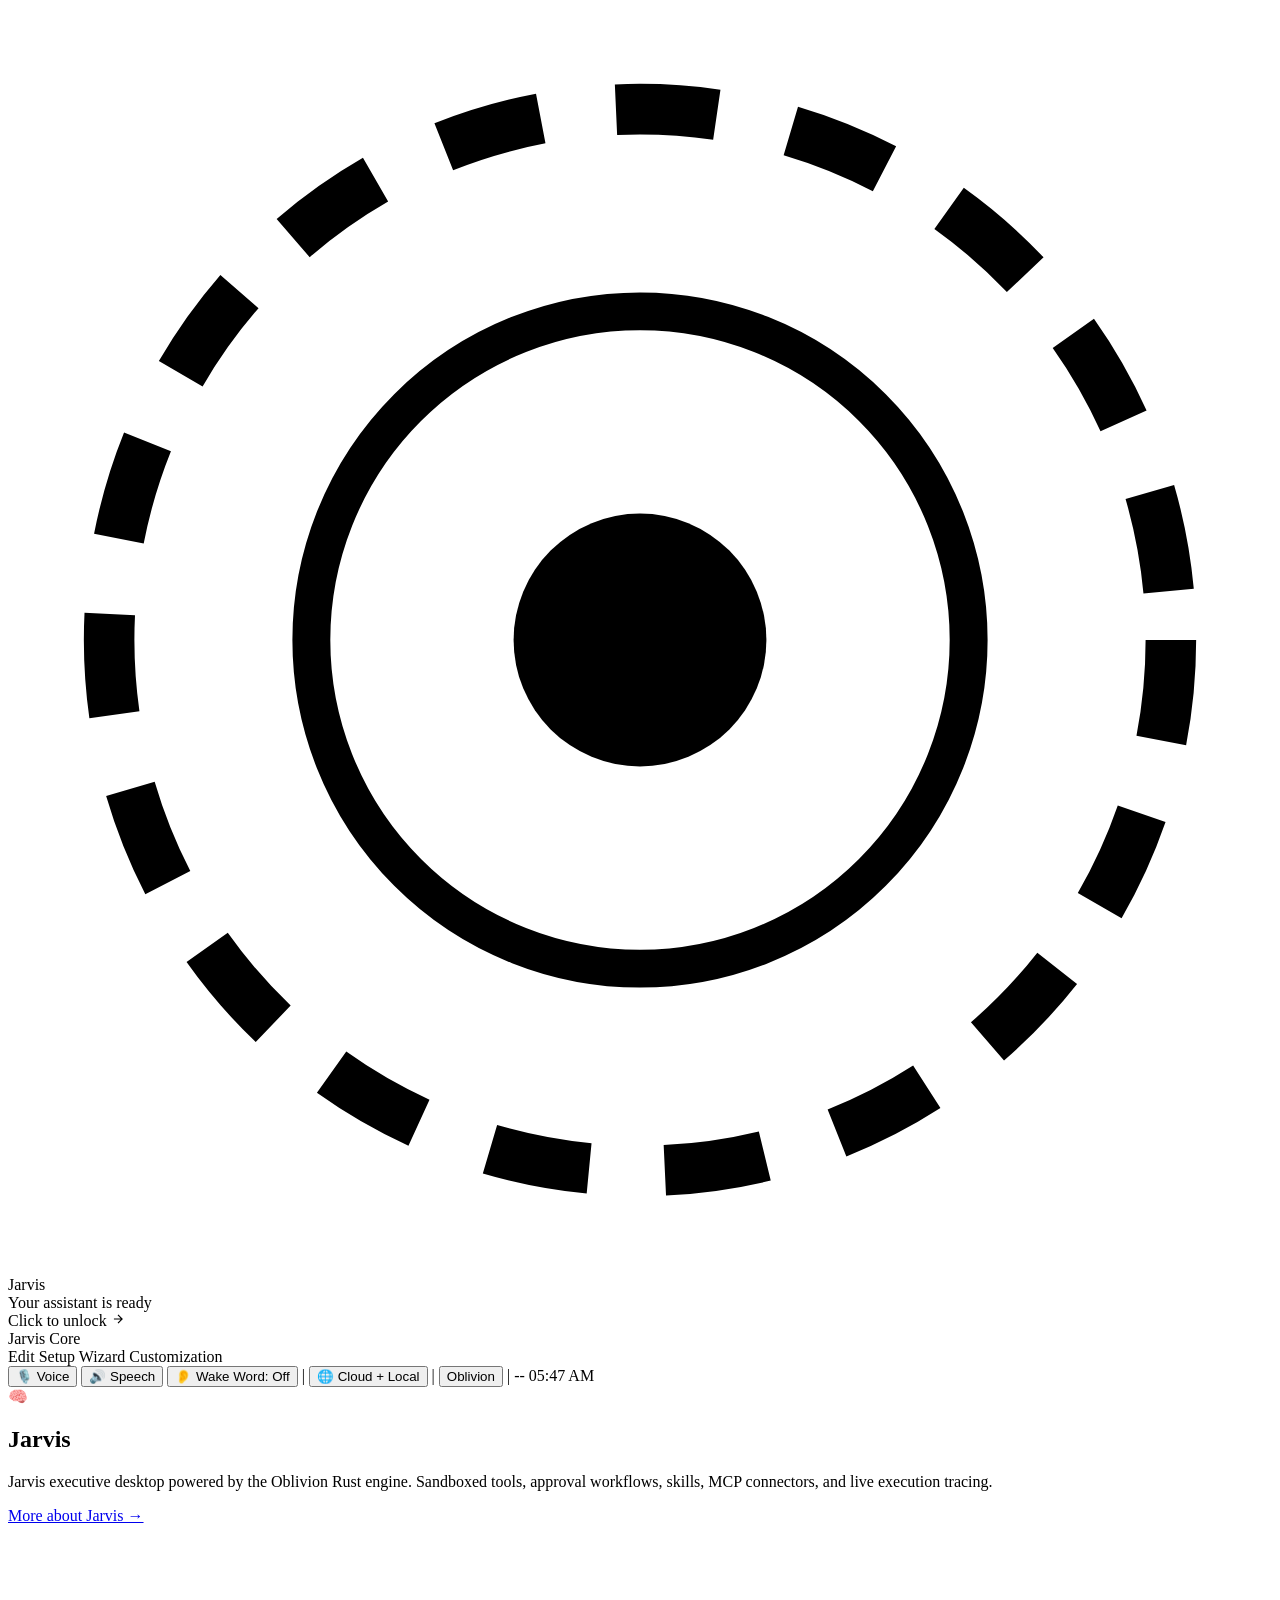
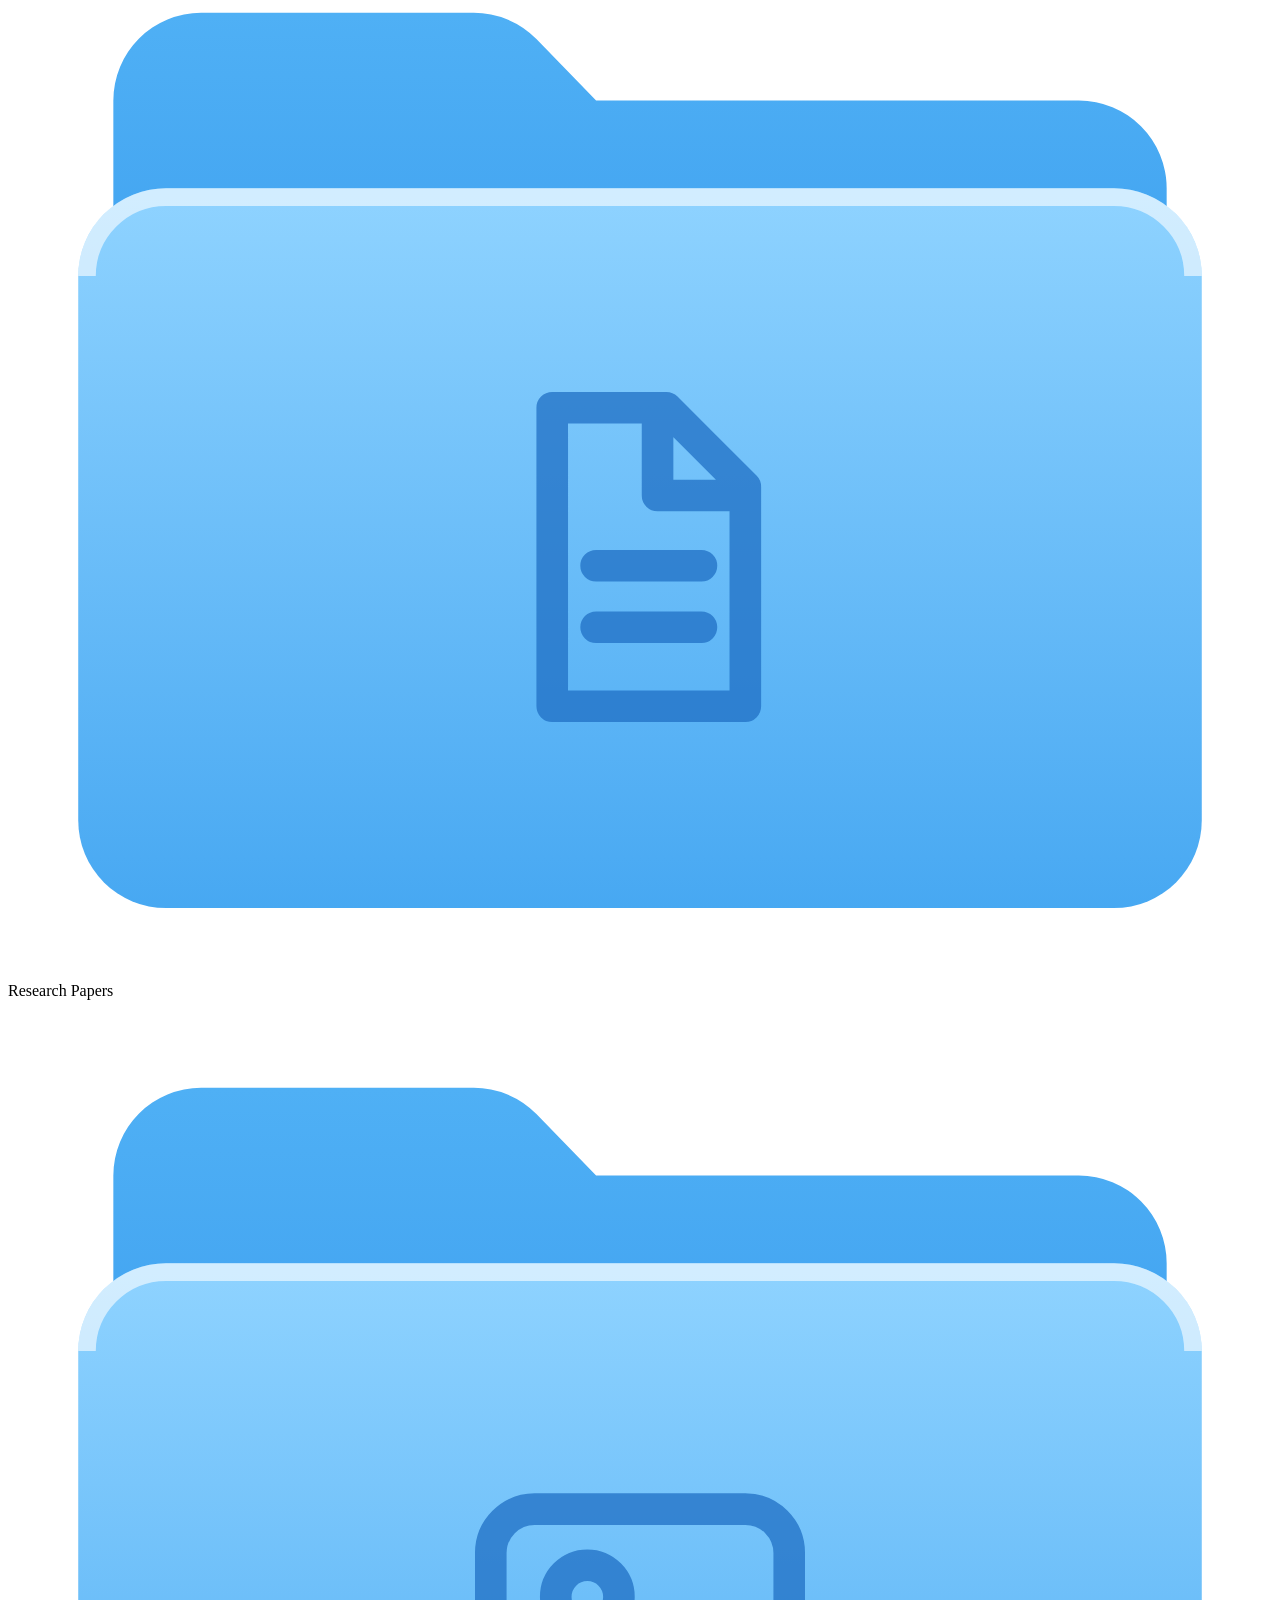
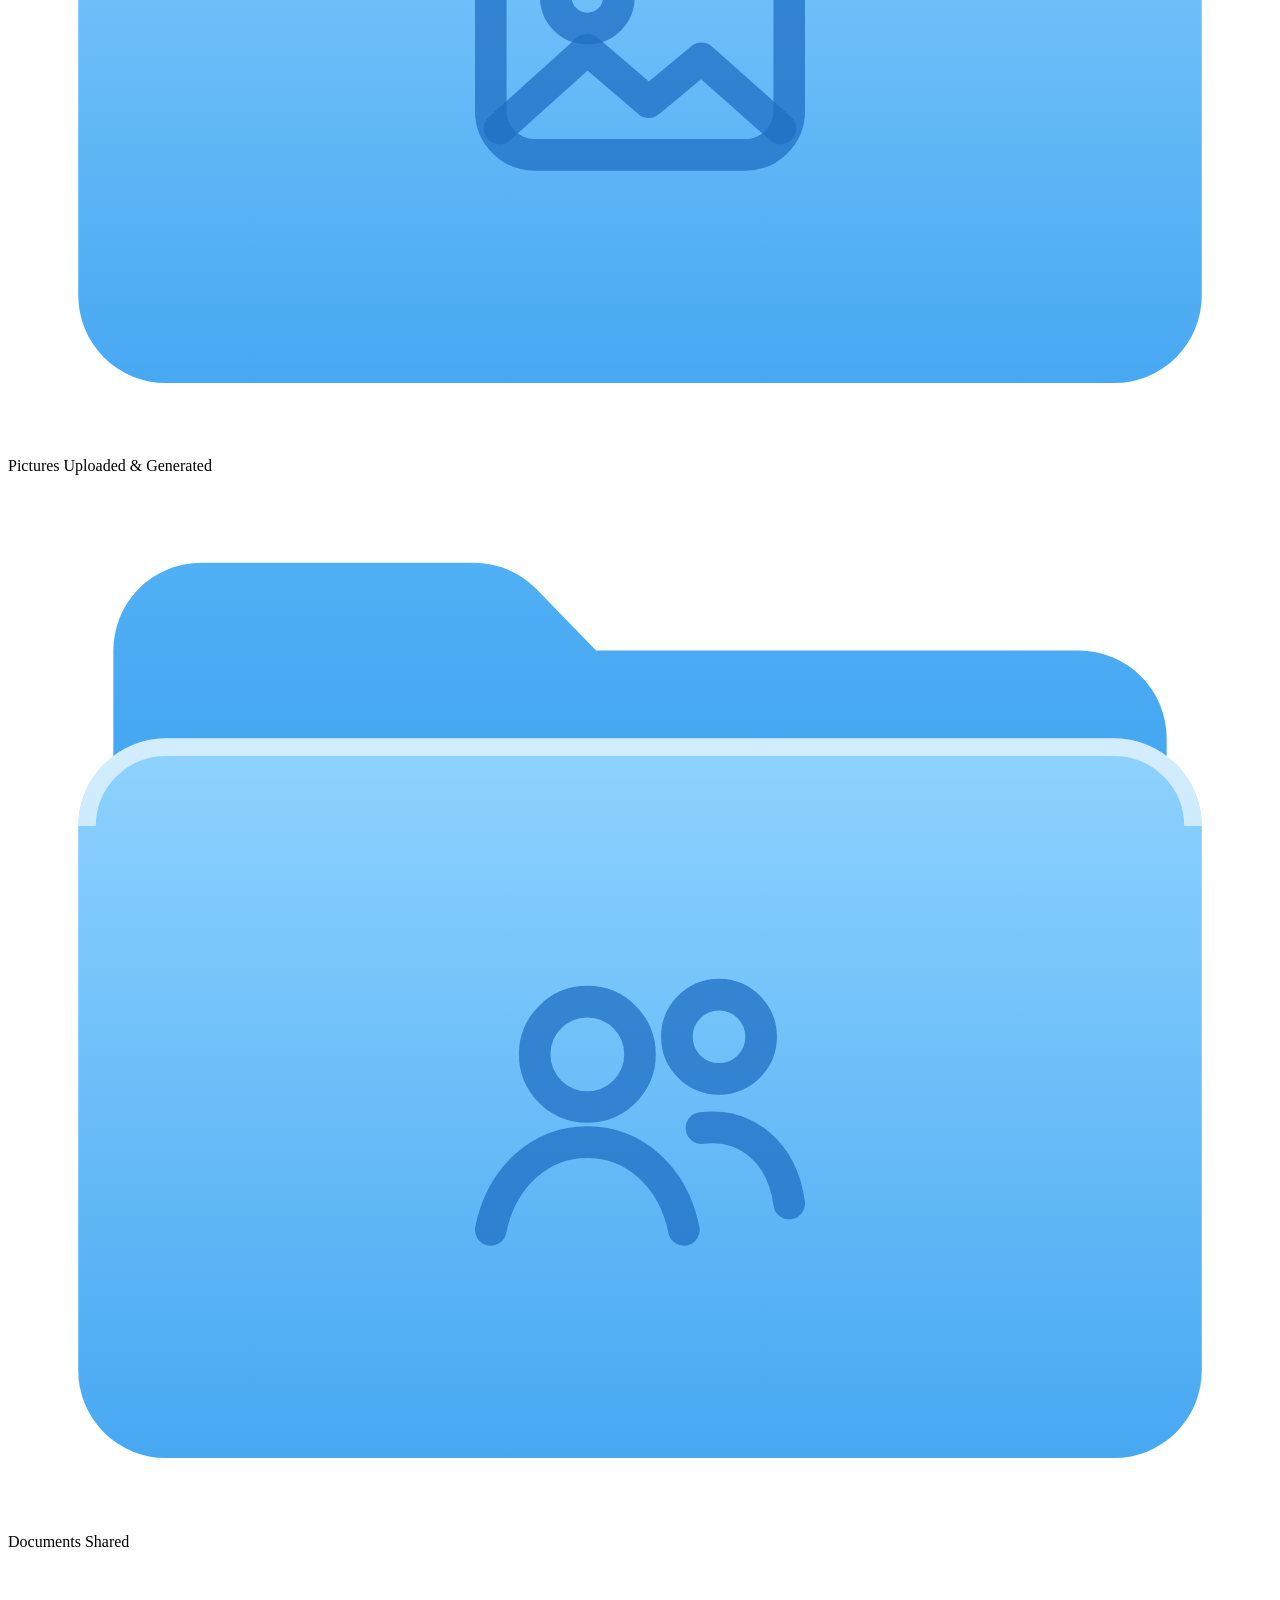
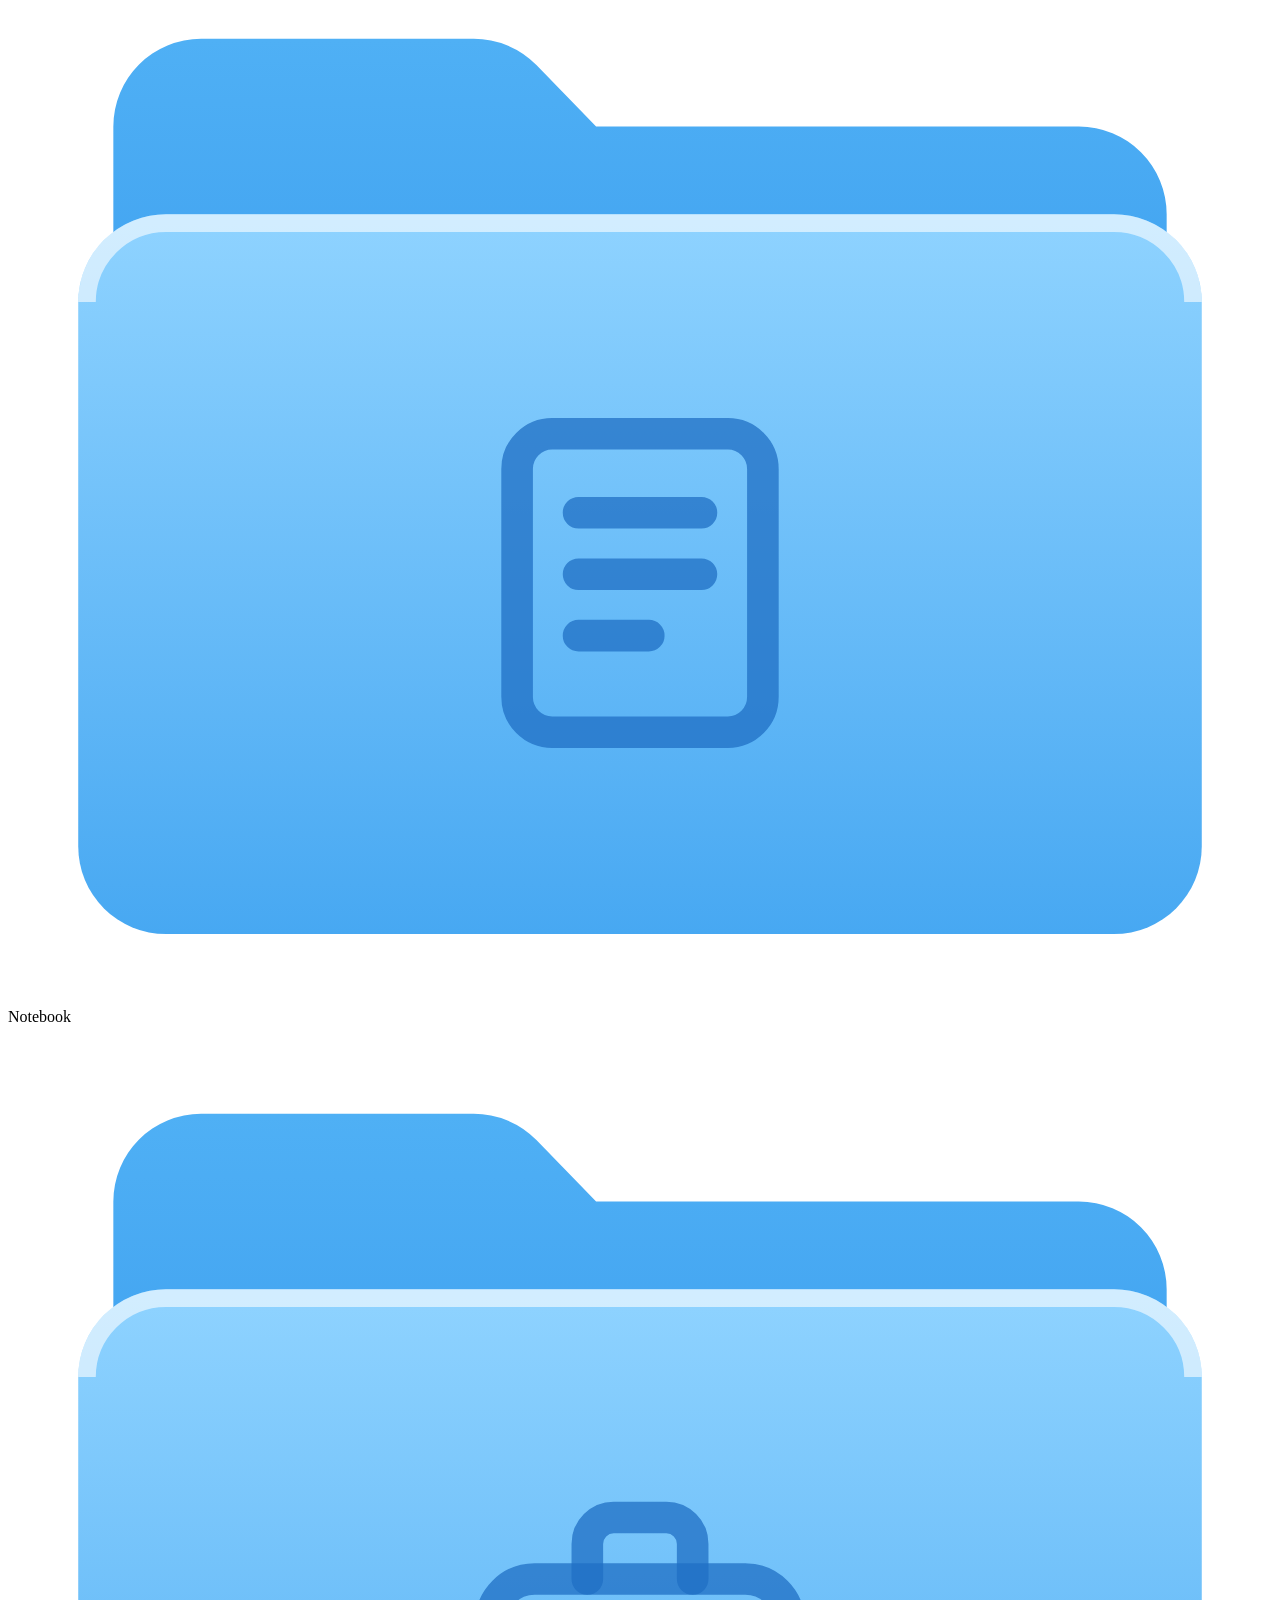
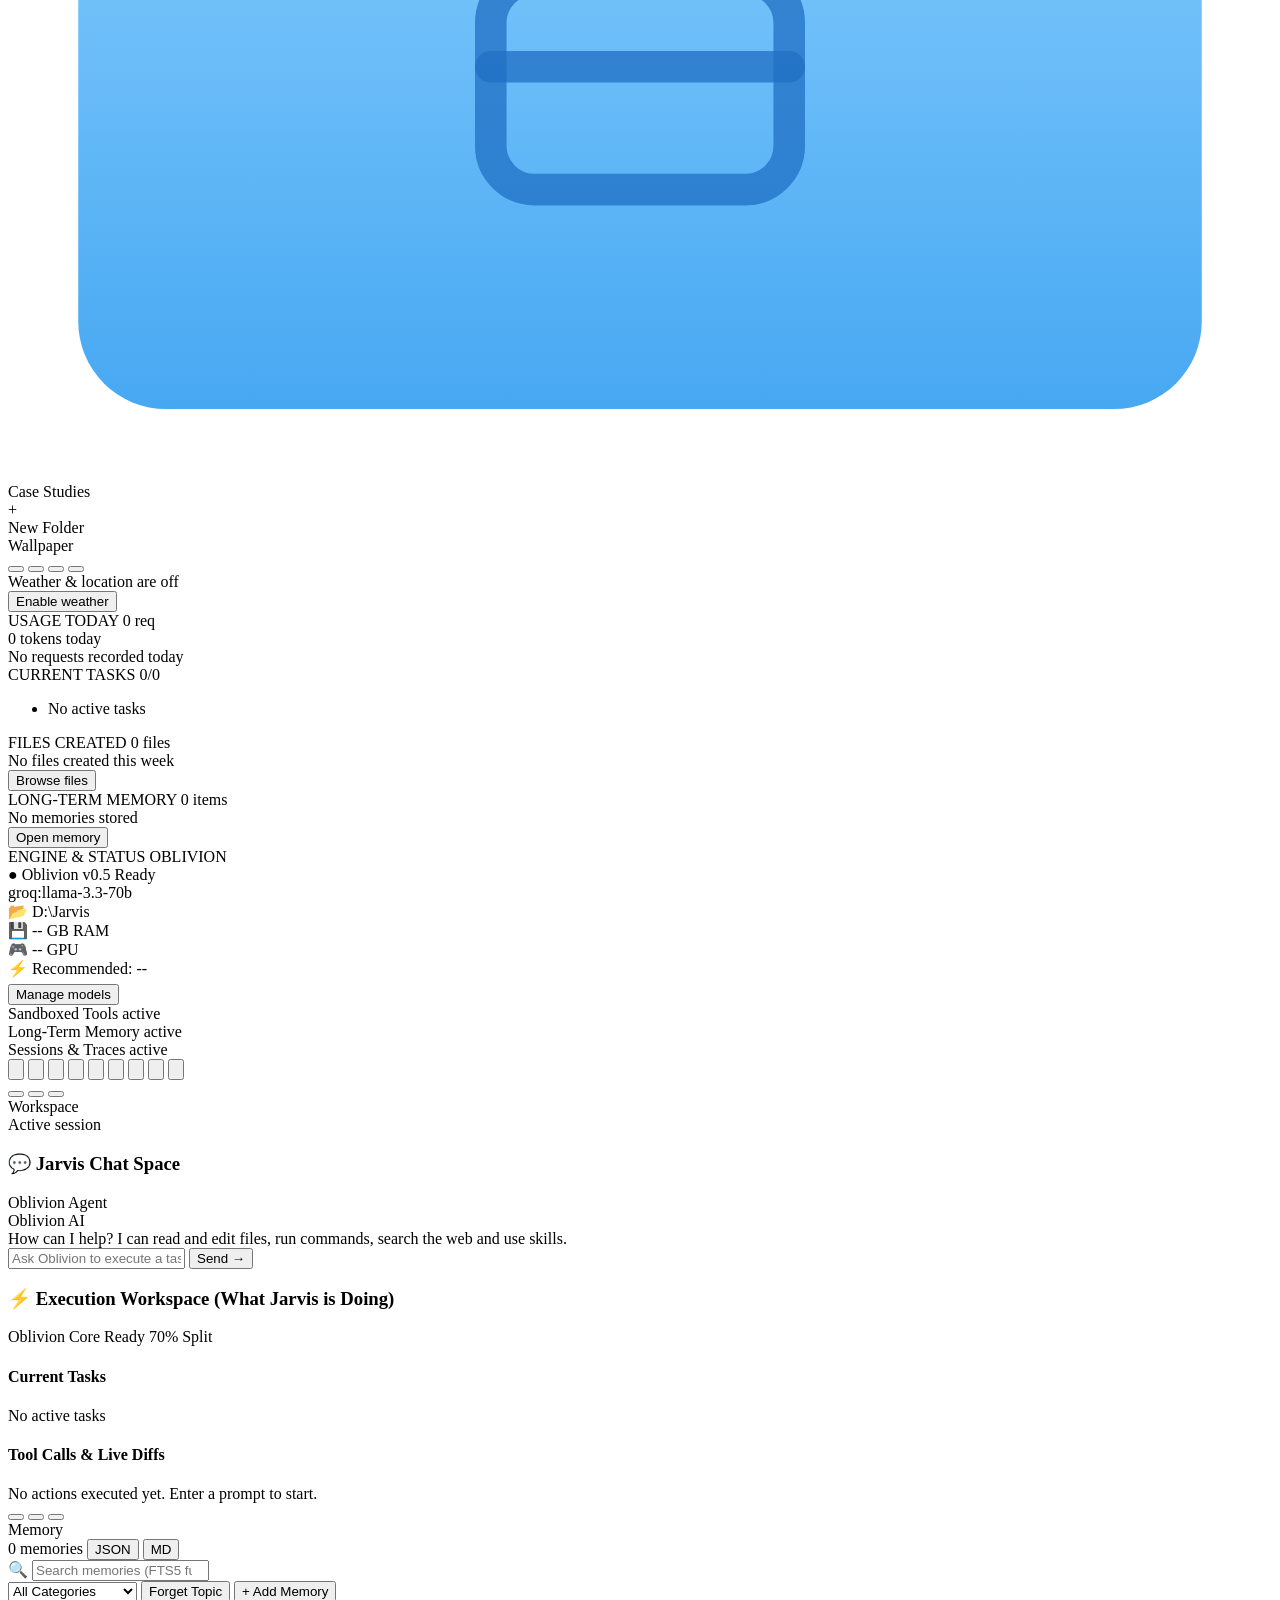
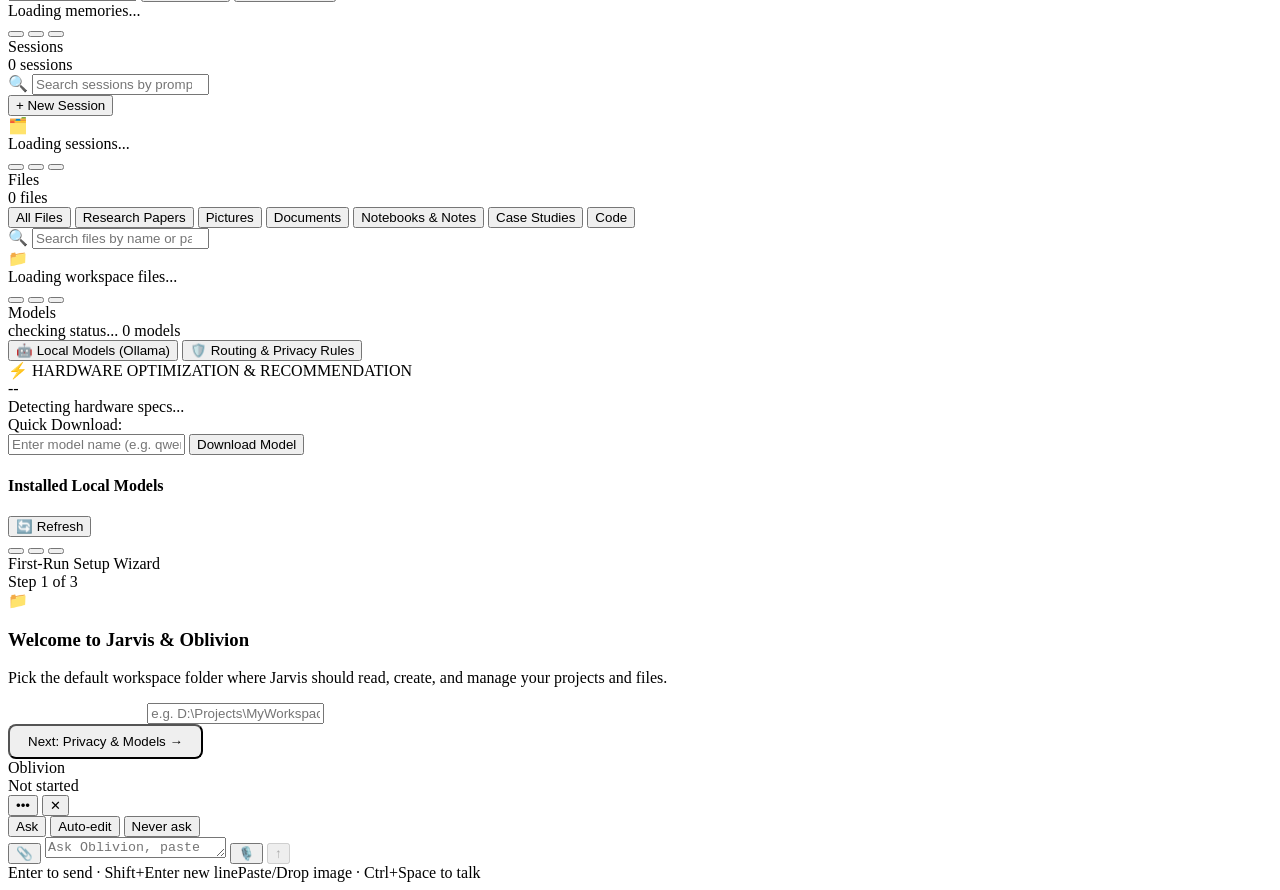
==== commit 3050afbc: "vision: image input in providers and all interfaces (Month 5) cargo test: 196 passed; pytest: 85 pas" ====
--- a/web/templates/index.html
+++ b/web/templates/index.html
@@ -901,12 +901,15 @@
         <div class="ob-sheets" id="ob-sheets"></div>
         <div class="ob-compose">
             <div class="ob-suggest" id="ob-suggest" hidden></div>
+            <div class="ob-image-preview-tray" id="ob-image-preview-tray" hidden></div>
             <div class="ob-field">
-                <textarea id="ob-input" rows="1" placeholder="Ask Oblivion, or type / for skills"></textarea>
+                <input type="file" id="ob-image-file-input" accept="image/*" multiple hidden>
+                <button class="ob-attach-btn" id="ob-attach-btn" title="Attach image (or paste / drag & drop)" type="button">📎</button>
+                <textarea id="ob-input" rows="1" placeholder="Ask Oblivion, paste image, or / for skills"></textarea>
                 <button class="ob-mic-btn" id="ob-mic-btn" title="Push-to-talk: Hold Ctrl+Space or click to speak" type="button">🎙️</button>
                 <button class="ob-send" id="ob-send" title="Send (Enter)" disabled>↑</button>
             </div>
-            <div class="ob-hint"><span>Enter to send · Shift+Enter new line</span><span>Ctrl+Space to talk · Esc stops</span></div>
+            <div class="ob-hint"><span>Enter to send · Shift+Enter new line</span><span>Paste/Drop image · Ctrl+Space to talk</span></div>
         </div>
     </aside>
 
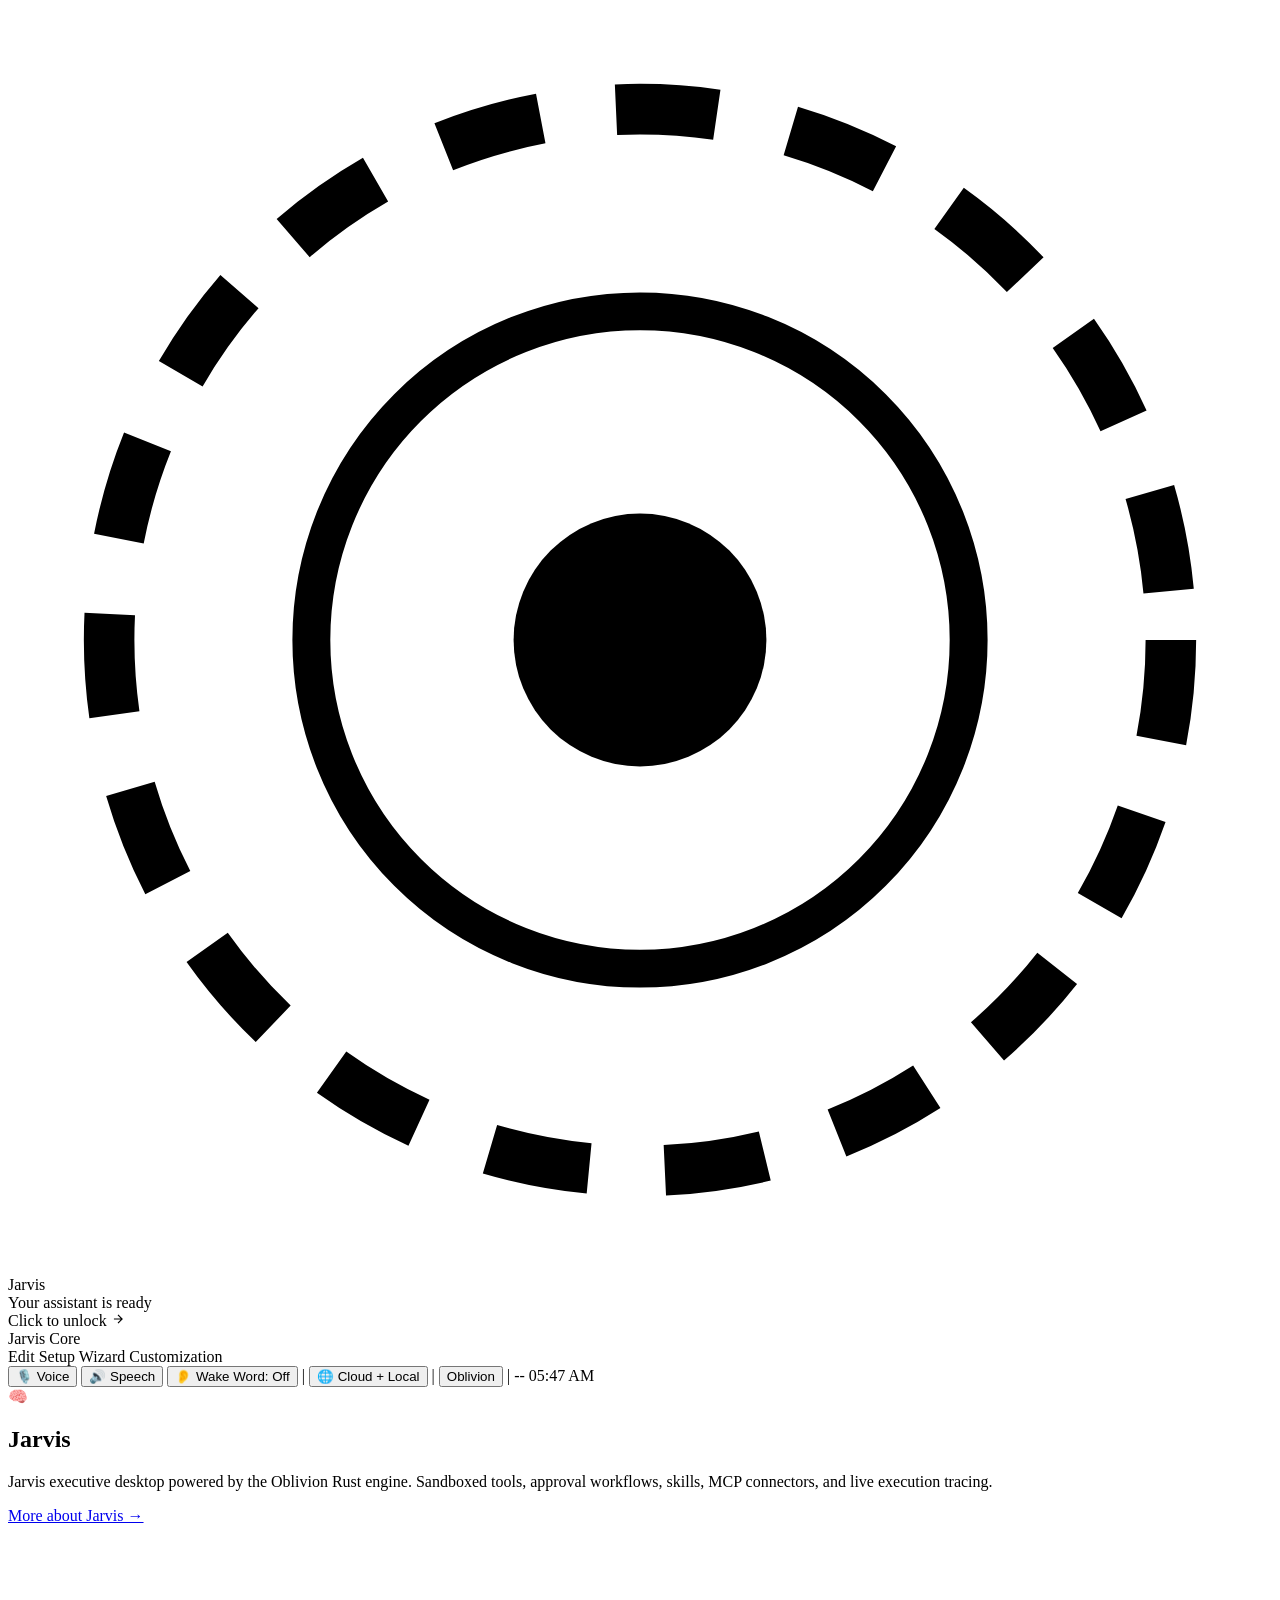
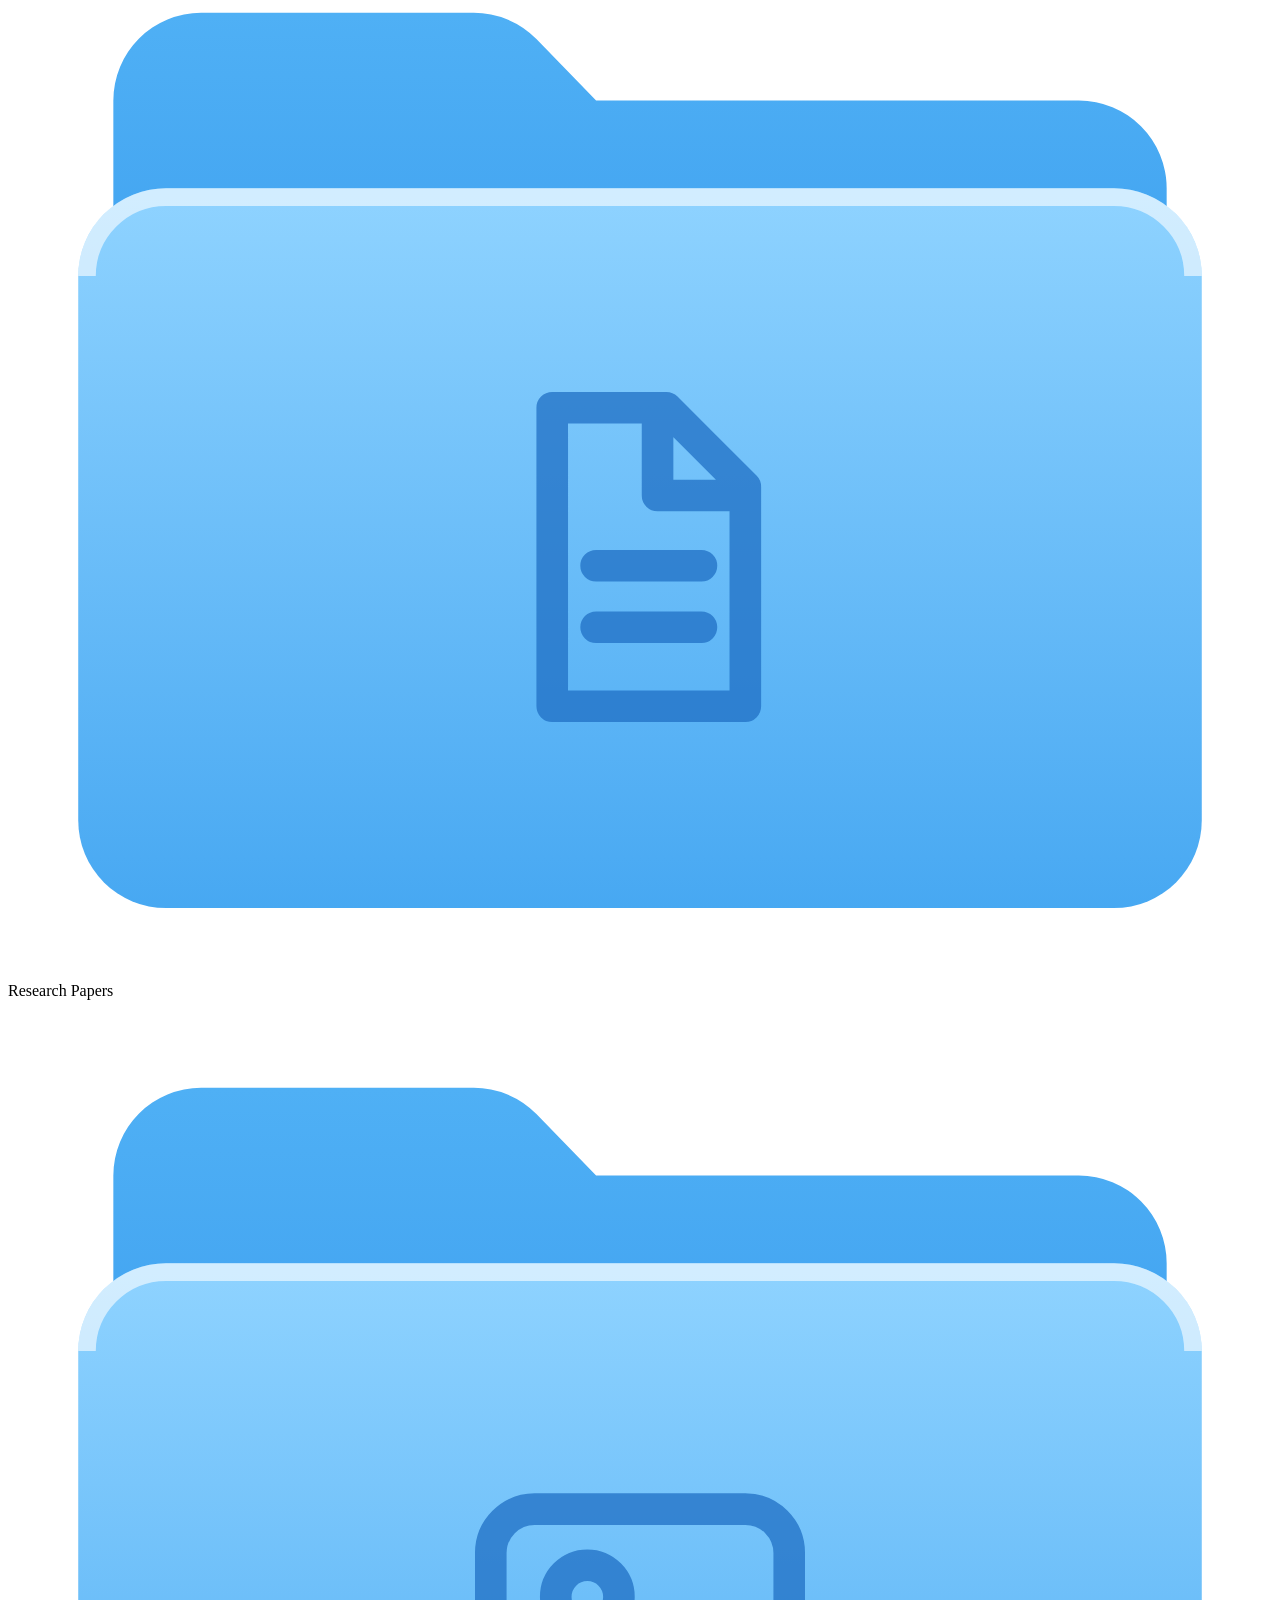
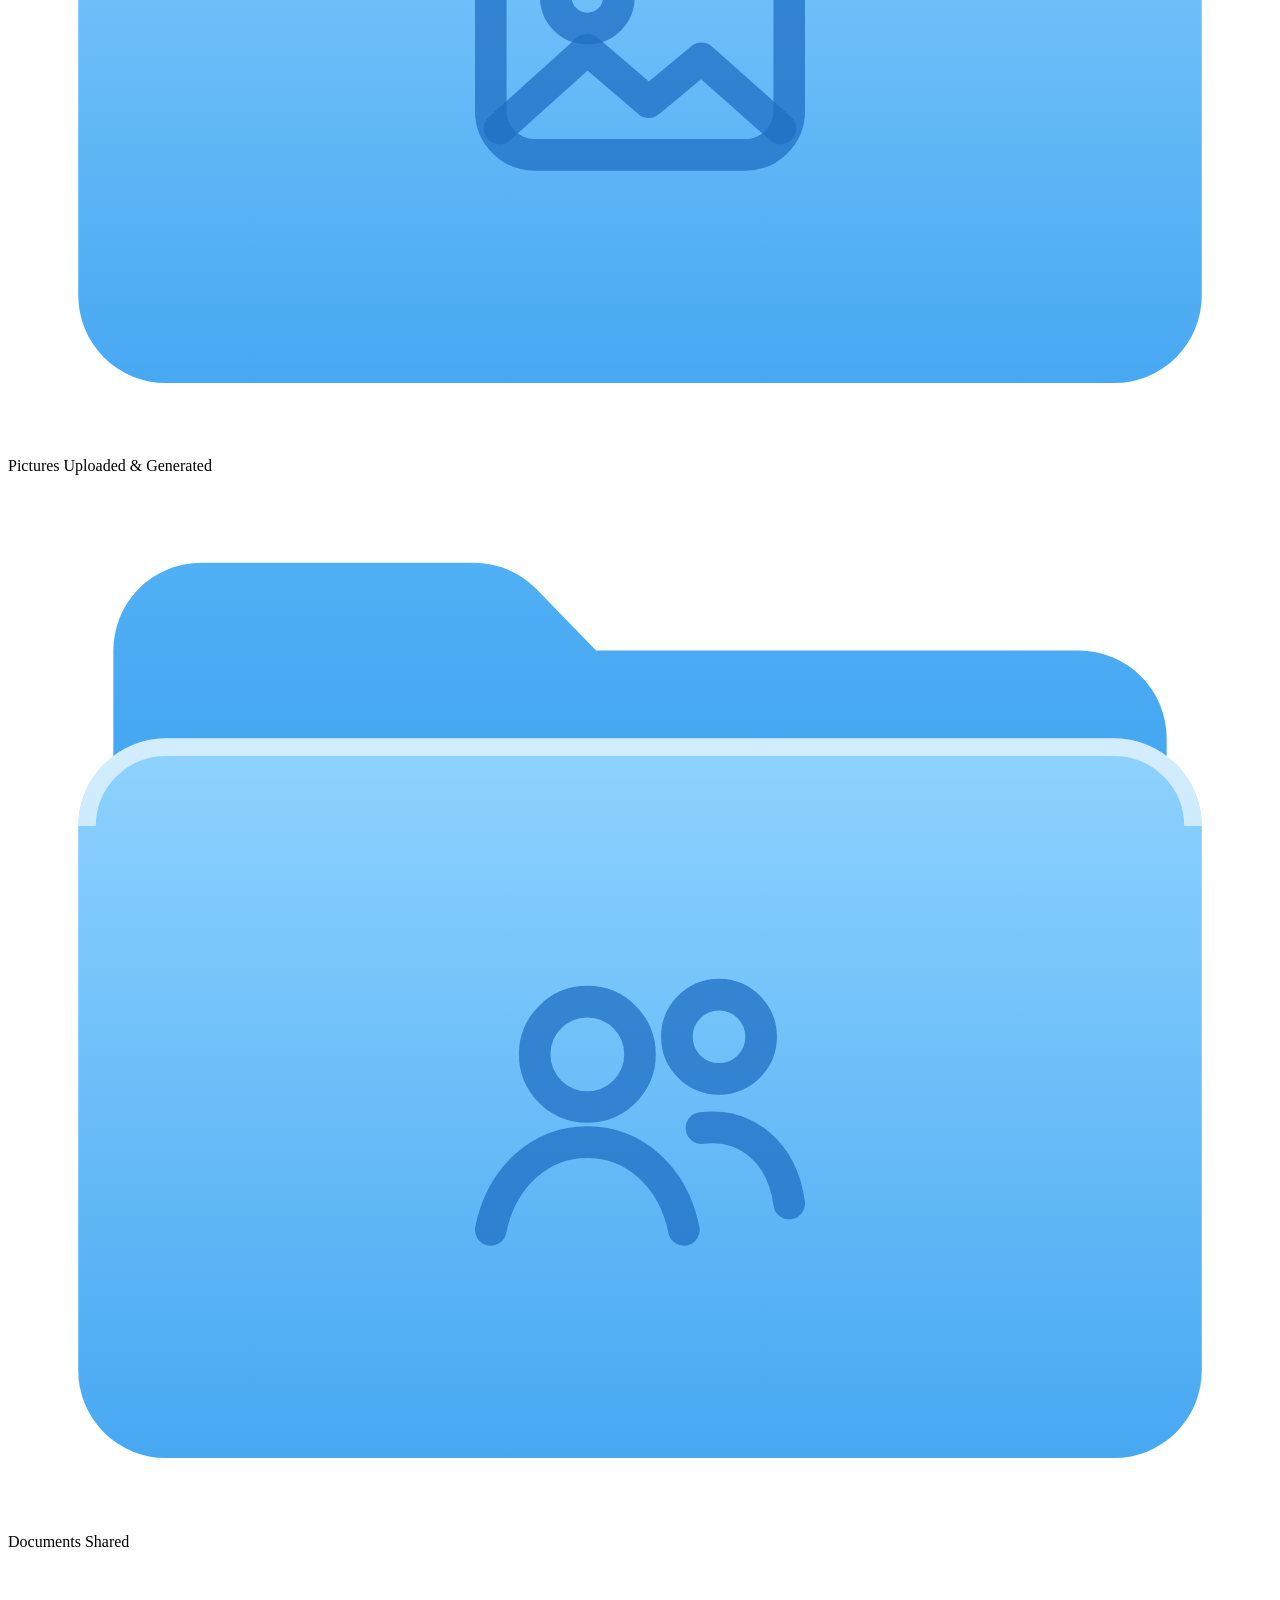
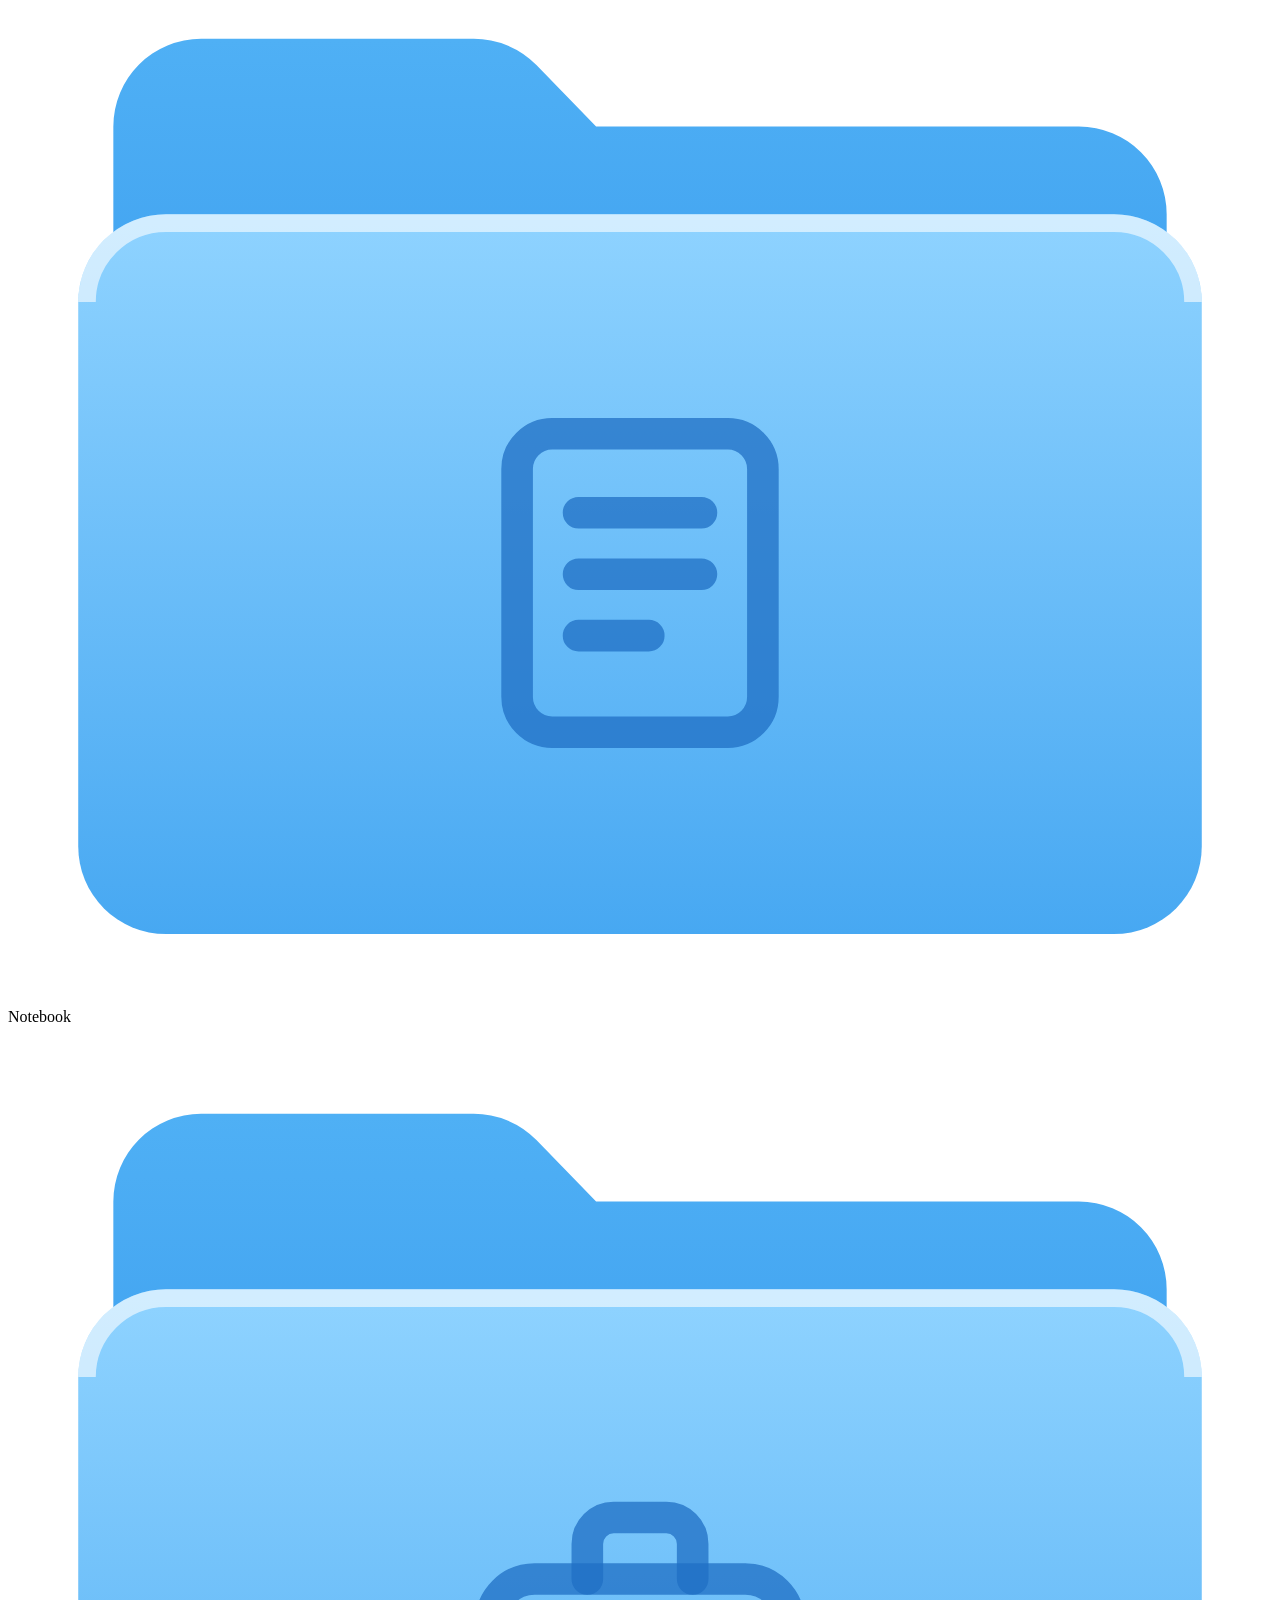
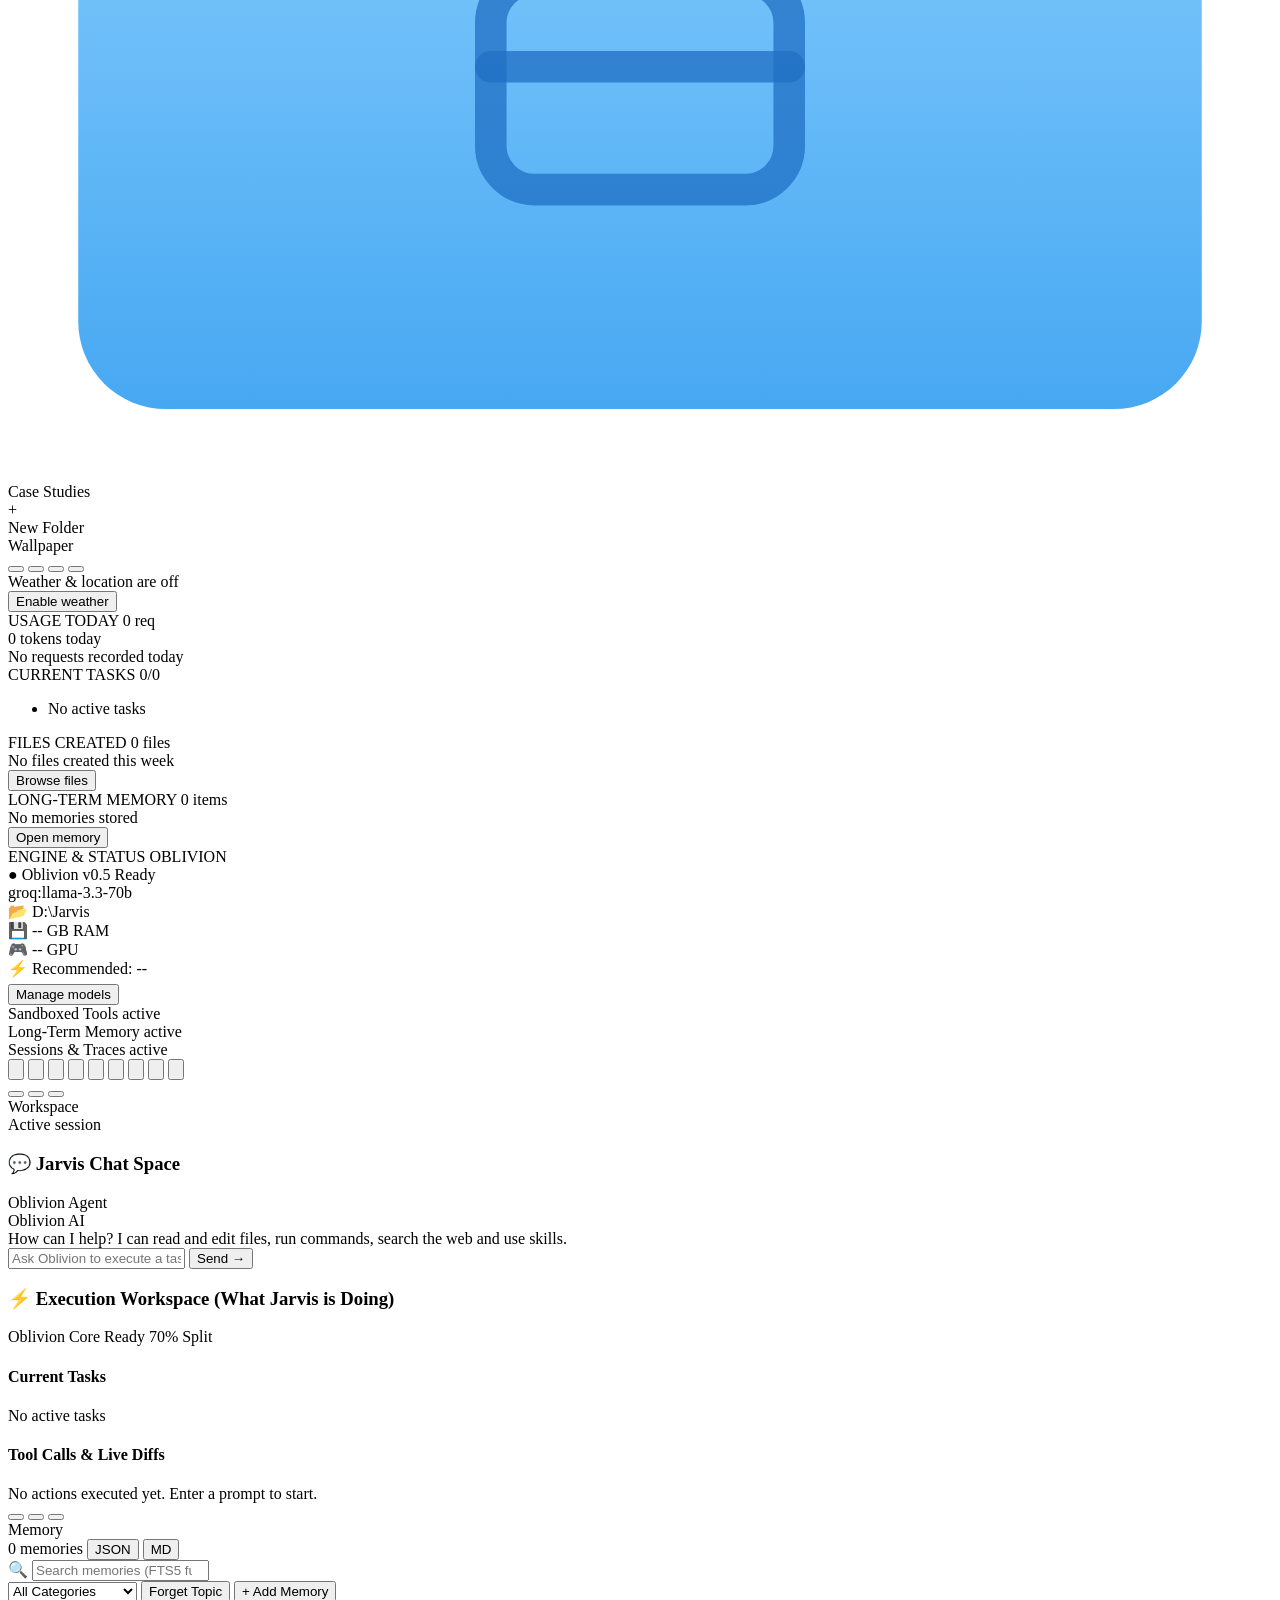
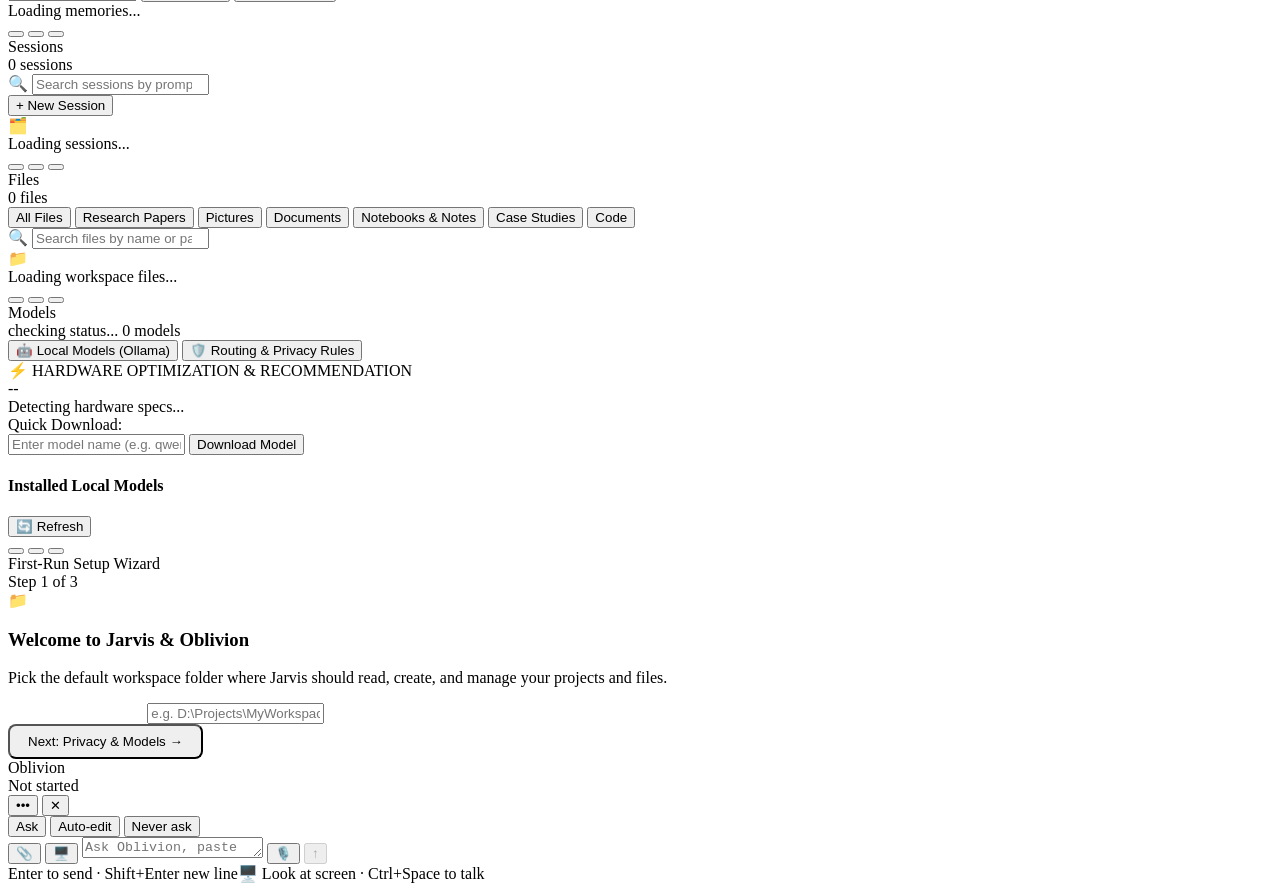
==== commit d95b0ddd: "vision: 'Look at my screen' with preview before sending (Month 5) cargo test: 199 passed; pytest: 86" ====
--- a/web/templates/index.html
+++ b/web/templates/index.html
@@ -905,11 +905,12 @@
             <div class="ob-field">
                 <input type="file" id="ob-image-file-input" accept="image/*" multiple hidden>
                 <button class="ob-attach-btn" id="ob-attach-btn" title="Attach image (or paste / drag & drop)" type="button">📎</button>
+                <button class="ob-screen-btn" id="ob-screen-btn" title="Look at my screen (captures screenshot with preview before sending)" type="button">🖥️</button>
                 <textarea id="ob-input" rows="1" placeholder="Ask Oblivion, paste image, or / for skills"></textarea>
                 <button class="ob-mic-btn" id="ob-mic-btn" title="Push-to-talk: Hold Ctrl+Space or click to speak" type="button">🎙️</button>
                 <button class="ob-send" id="ob-send" title="Send (Enter)" disabled>↑</button>
             </div>
-            <div class="ob-hint"><span>Enter to send · Shift+Enter new line</span><span>Paste/Drop image · Ctrl+Space to talk</span></div>
+            <div class="ob-hint"><span>Enter to send · Shift+Enter new line</span><span>🖥️ Look at screen · Ctrl+Space to talk</span></div>
         </div>
     </aside>
 
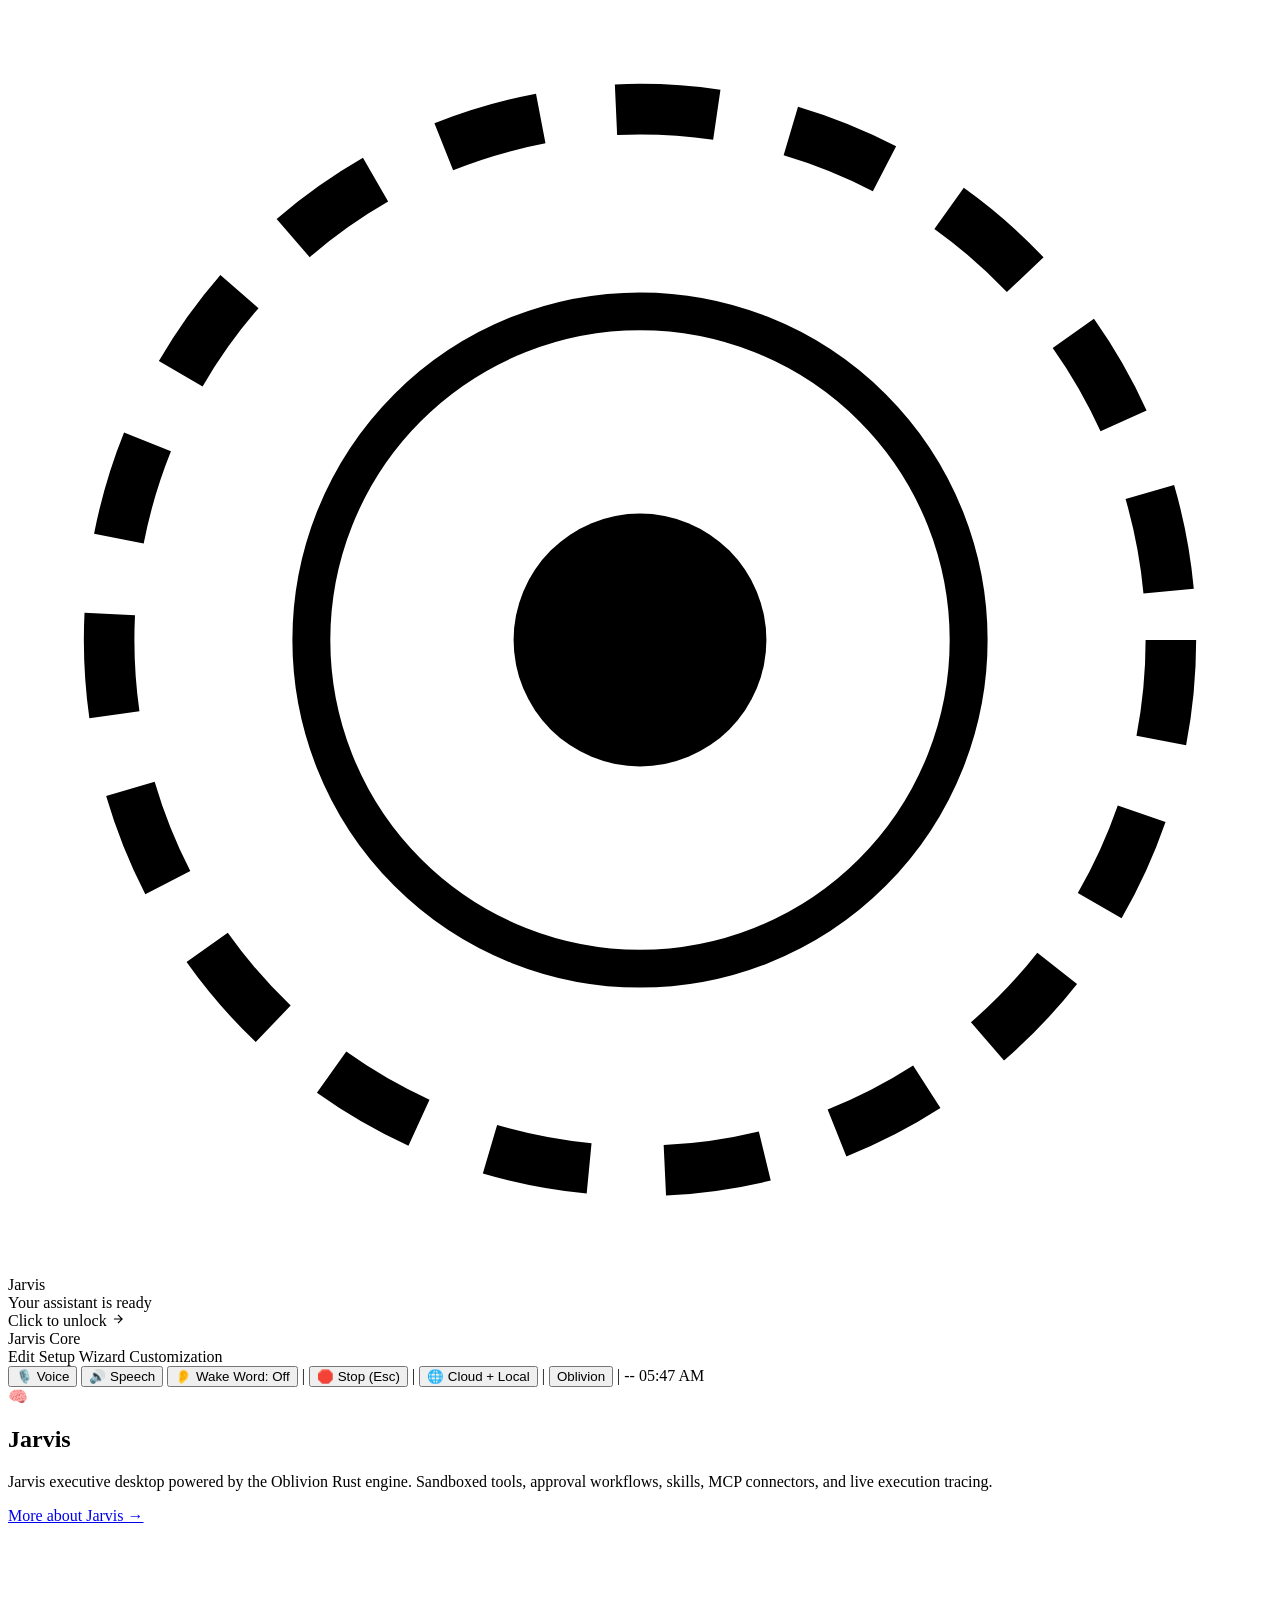
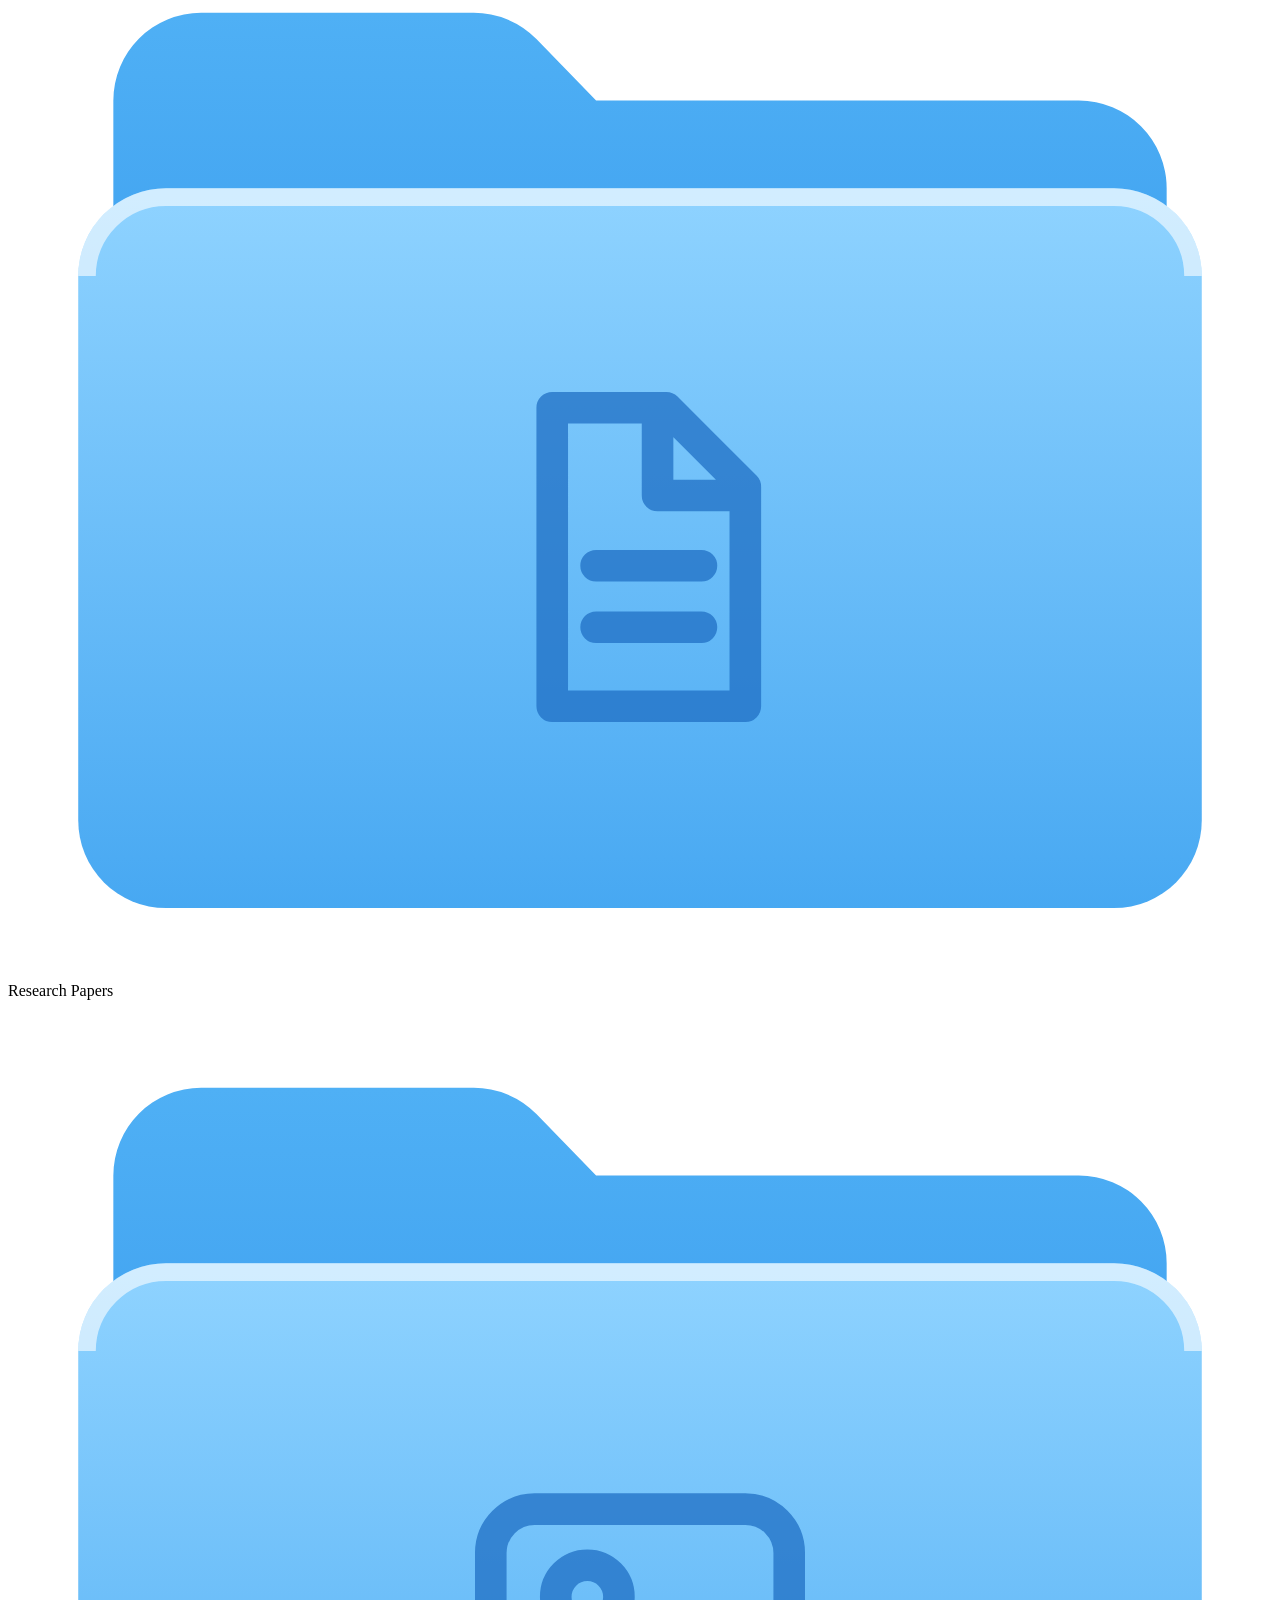
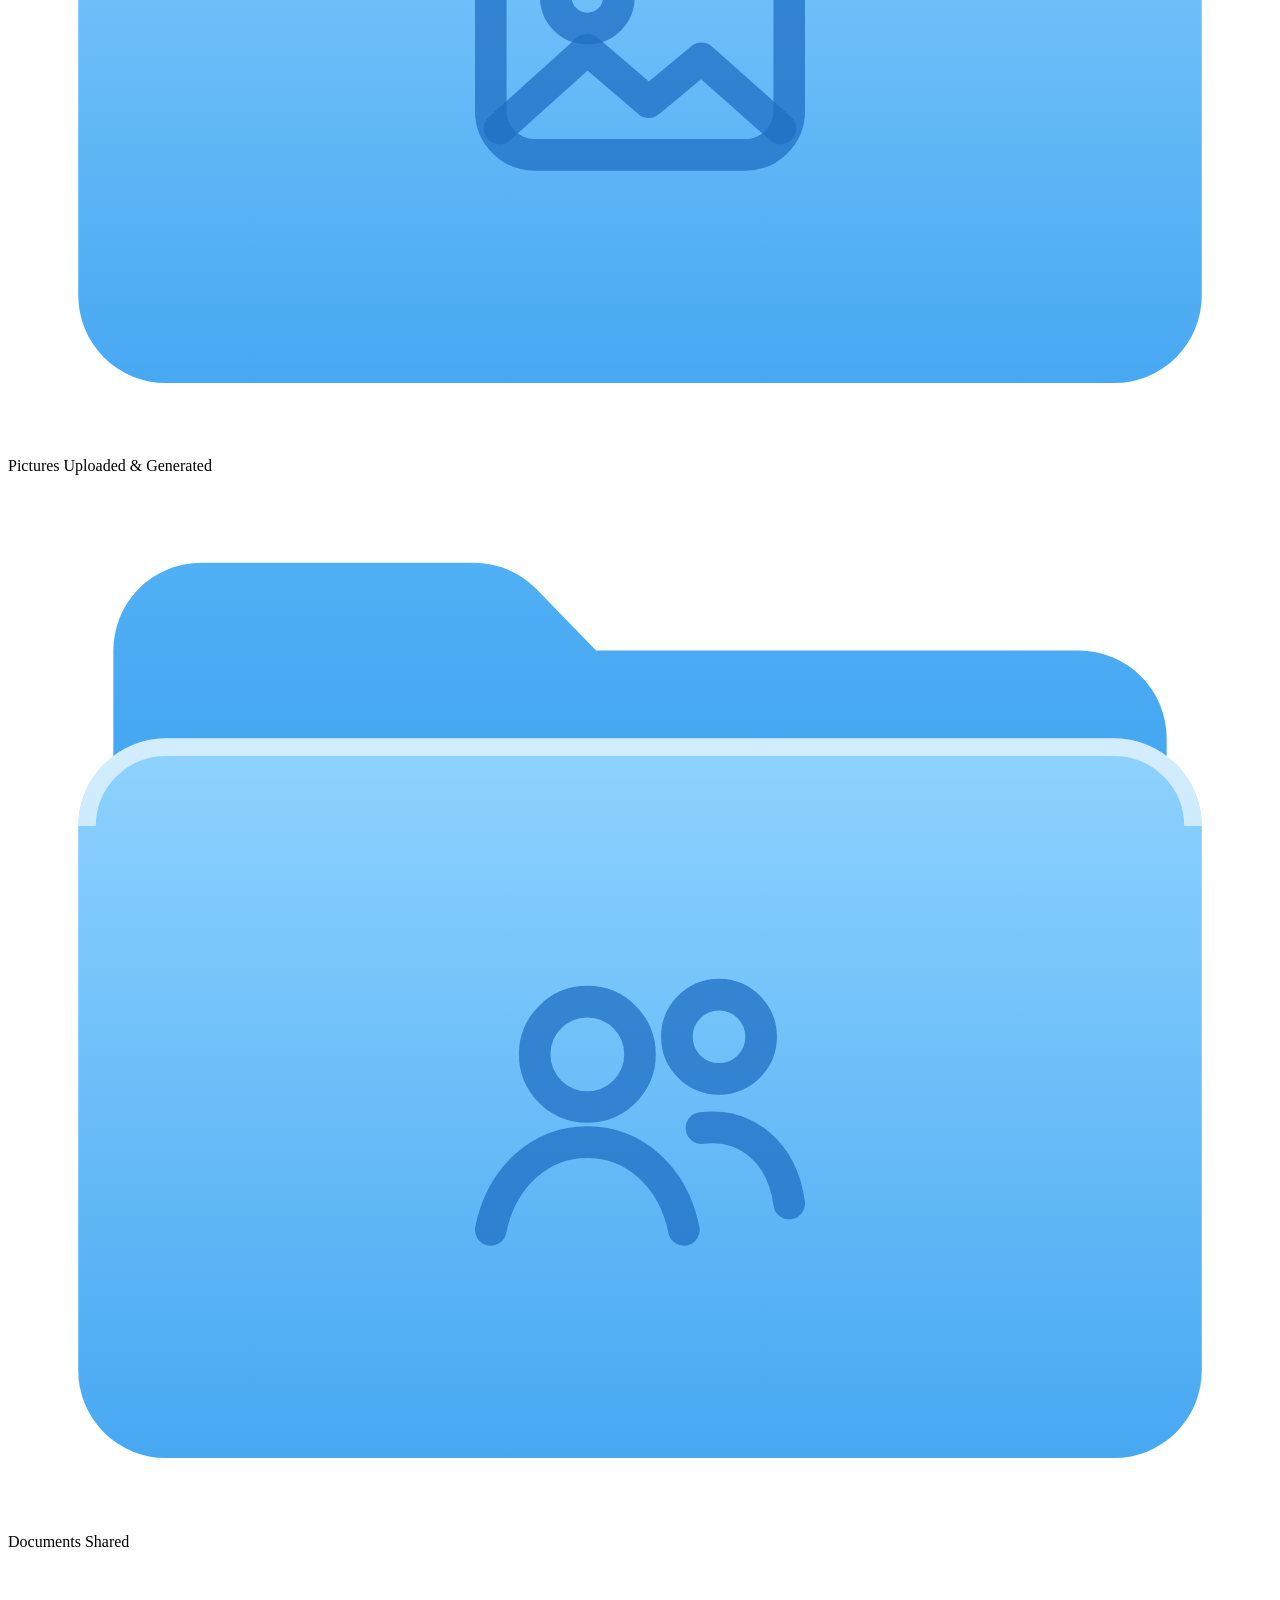
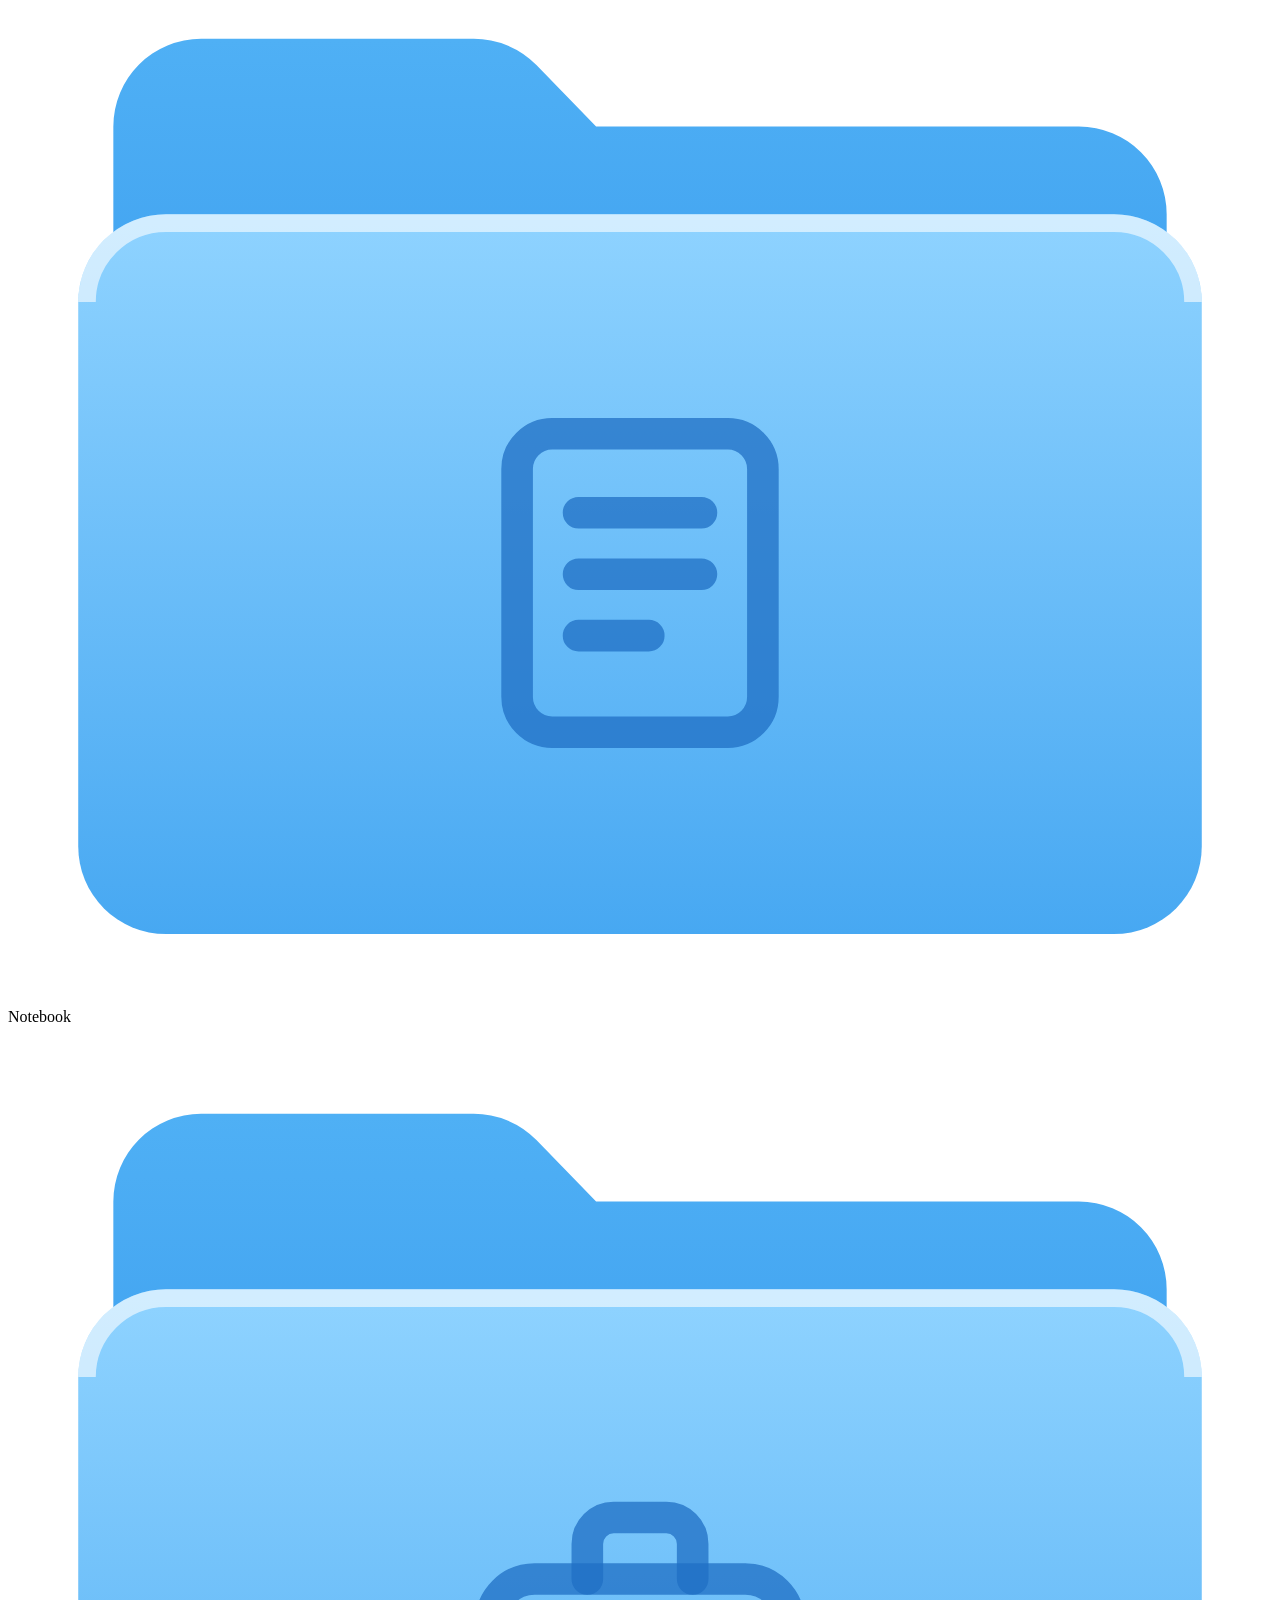
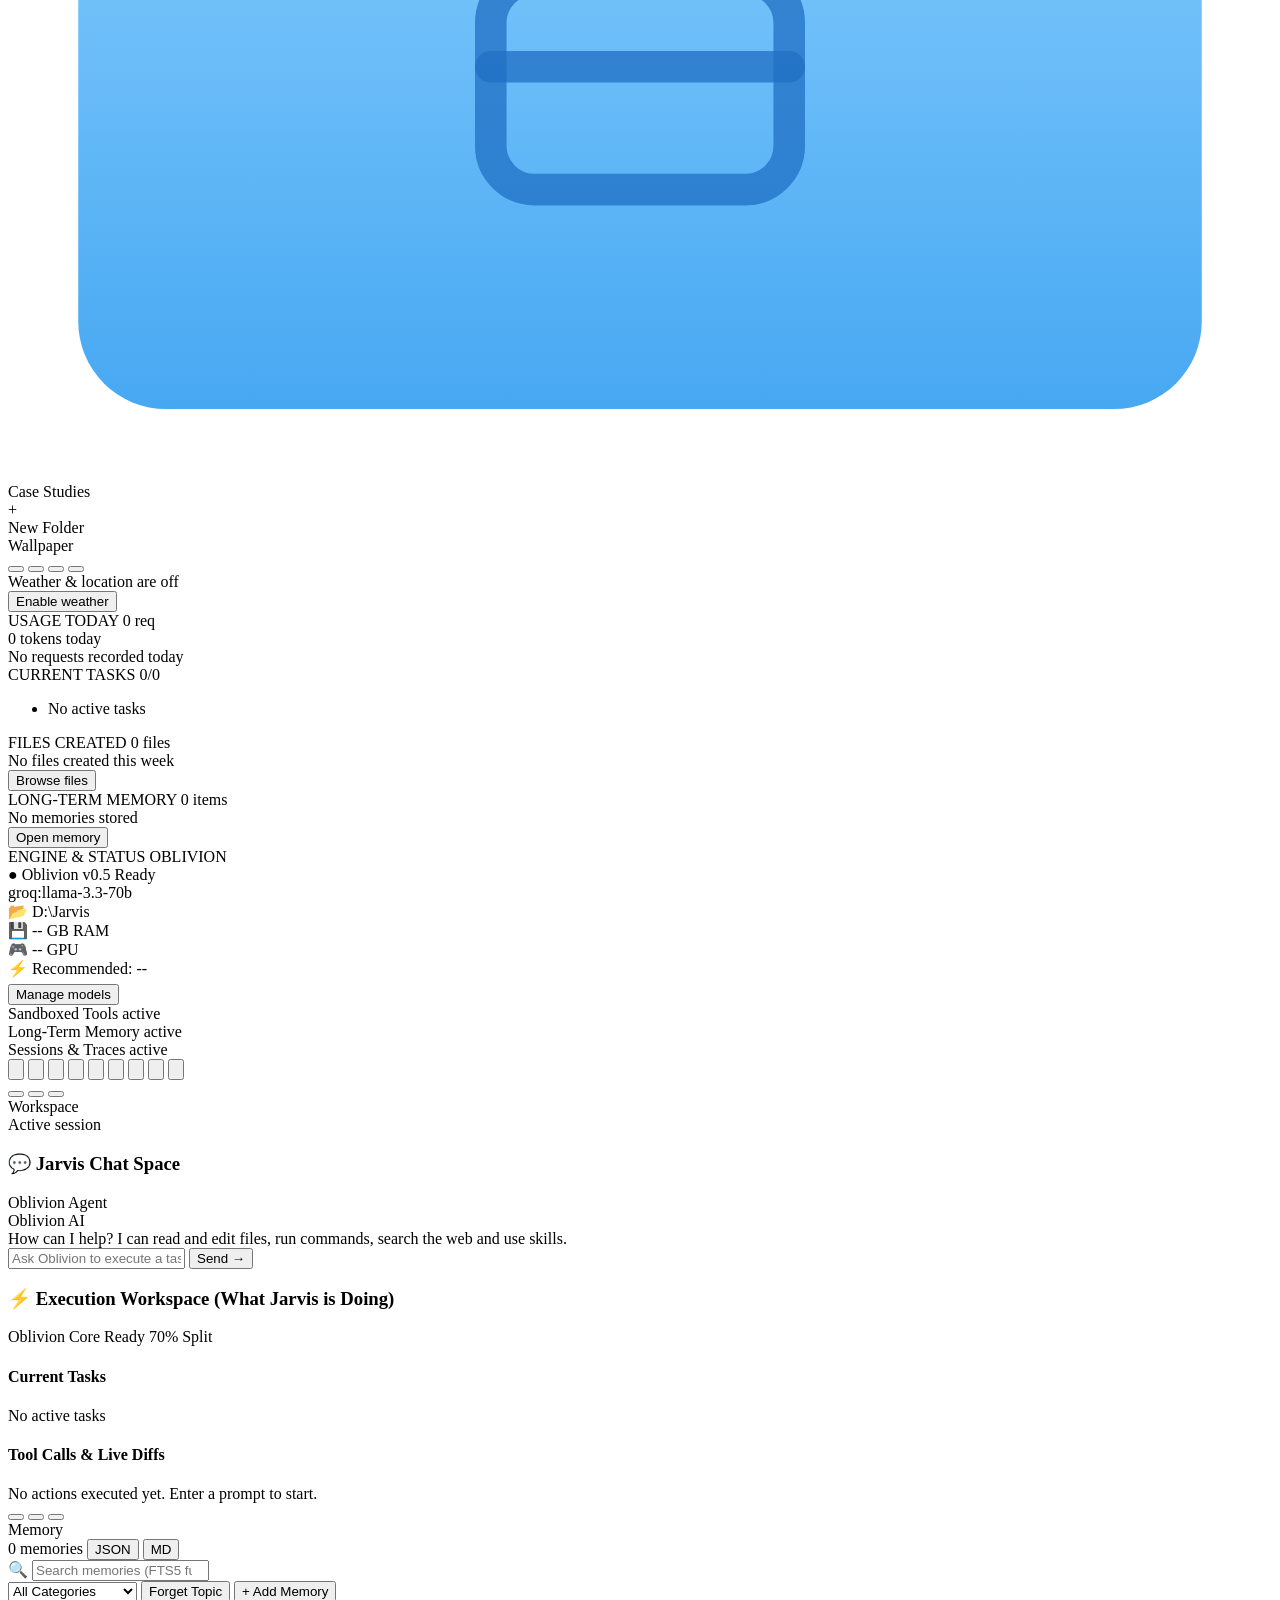
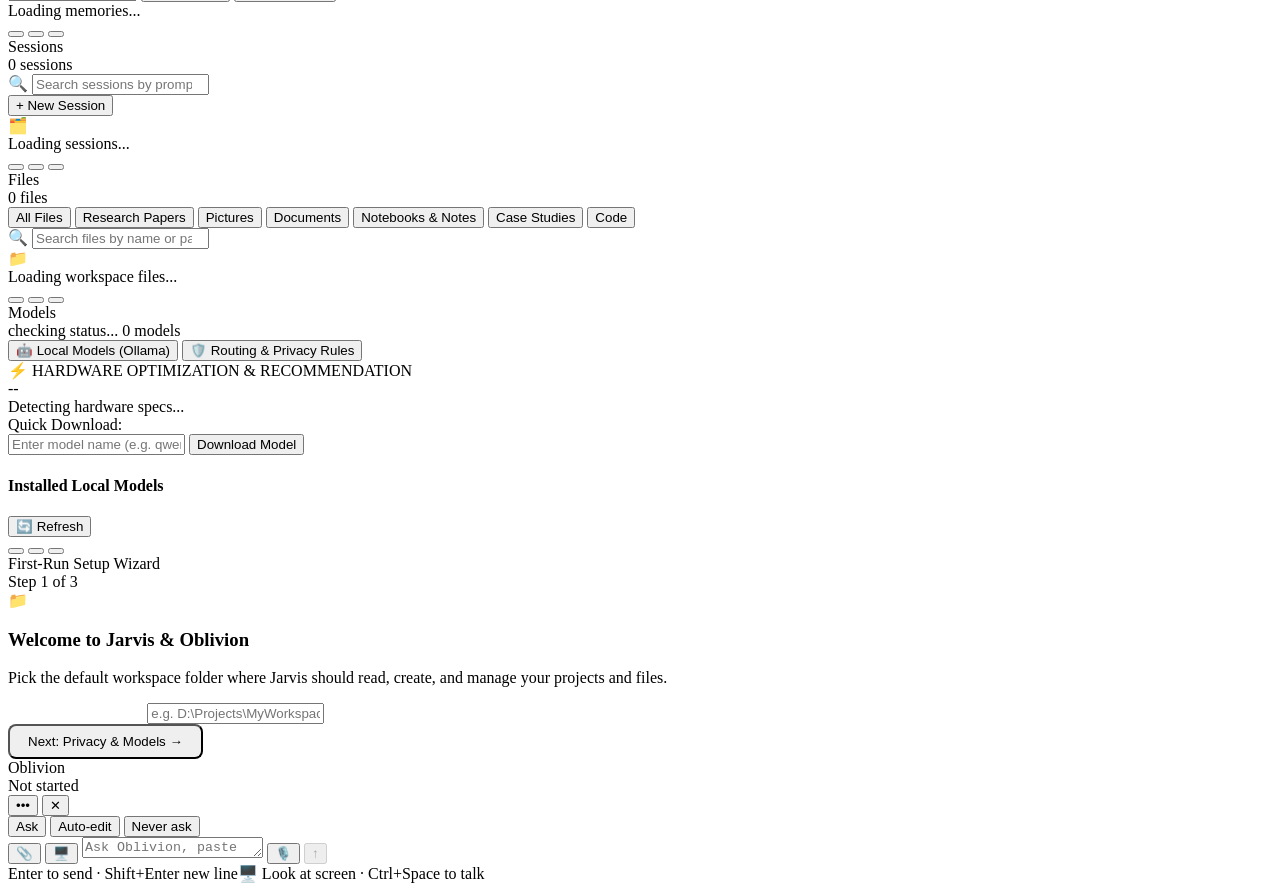
==== commit 198ea4cf: "computer: desktop interaction with app allow list and emergency stop (Month 5) cargo test: 205 passe" ====
--- a/web/templates/index.html
+++ b/web/templates/index.html
@@ -91,6 +91,11 @@
             <button class="menu-wakeword-btn" id="menubar-wakeword-btn" title="Wake Word (Hands-free 'Hey Jarvis'): Click to toggle (Disabled by default)">
                 <span class="wakeword-icon" id="menubar-wakeword-icon">👂</span>
                 <span class="wakeword-label hide-mobile" id="menubar-wakeword-label">Wake Word: Off</span>
+            </button>
+            <span class="menu-sep hide-mobile">|</span>
+            <button class="menu-stop-btn" id="menubar-stop-btn" title="Emergency Stop (Esc): Click to immediately halt desktop computer actions">
+                <span class="stop-icon" id="menubar-stop-icon">🛑</span>
+                <span class="stop-label hide-mobile" id="menubar-stop-label">Stop (Esc)</span>
             </button>
             <span class="menu-sep hide-mobile">|</span>
             <button class="menu-offline-toggle" id="menubar-offline-toggle" title="Offline Mode: force local models only (Ollama)">
@@ -923,5 +928,6 @@
     <script src="/static/js/models.js"></script>
     <script src="/static/js/wizard.js"></script>
     <script src="/static/js/voice.js"></script>
+    <script src="/static/js/computer.js"></script>
 </body>
 </html>
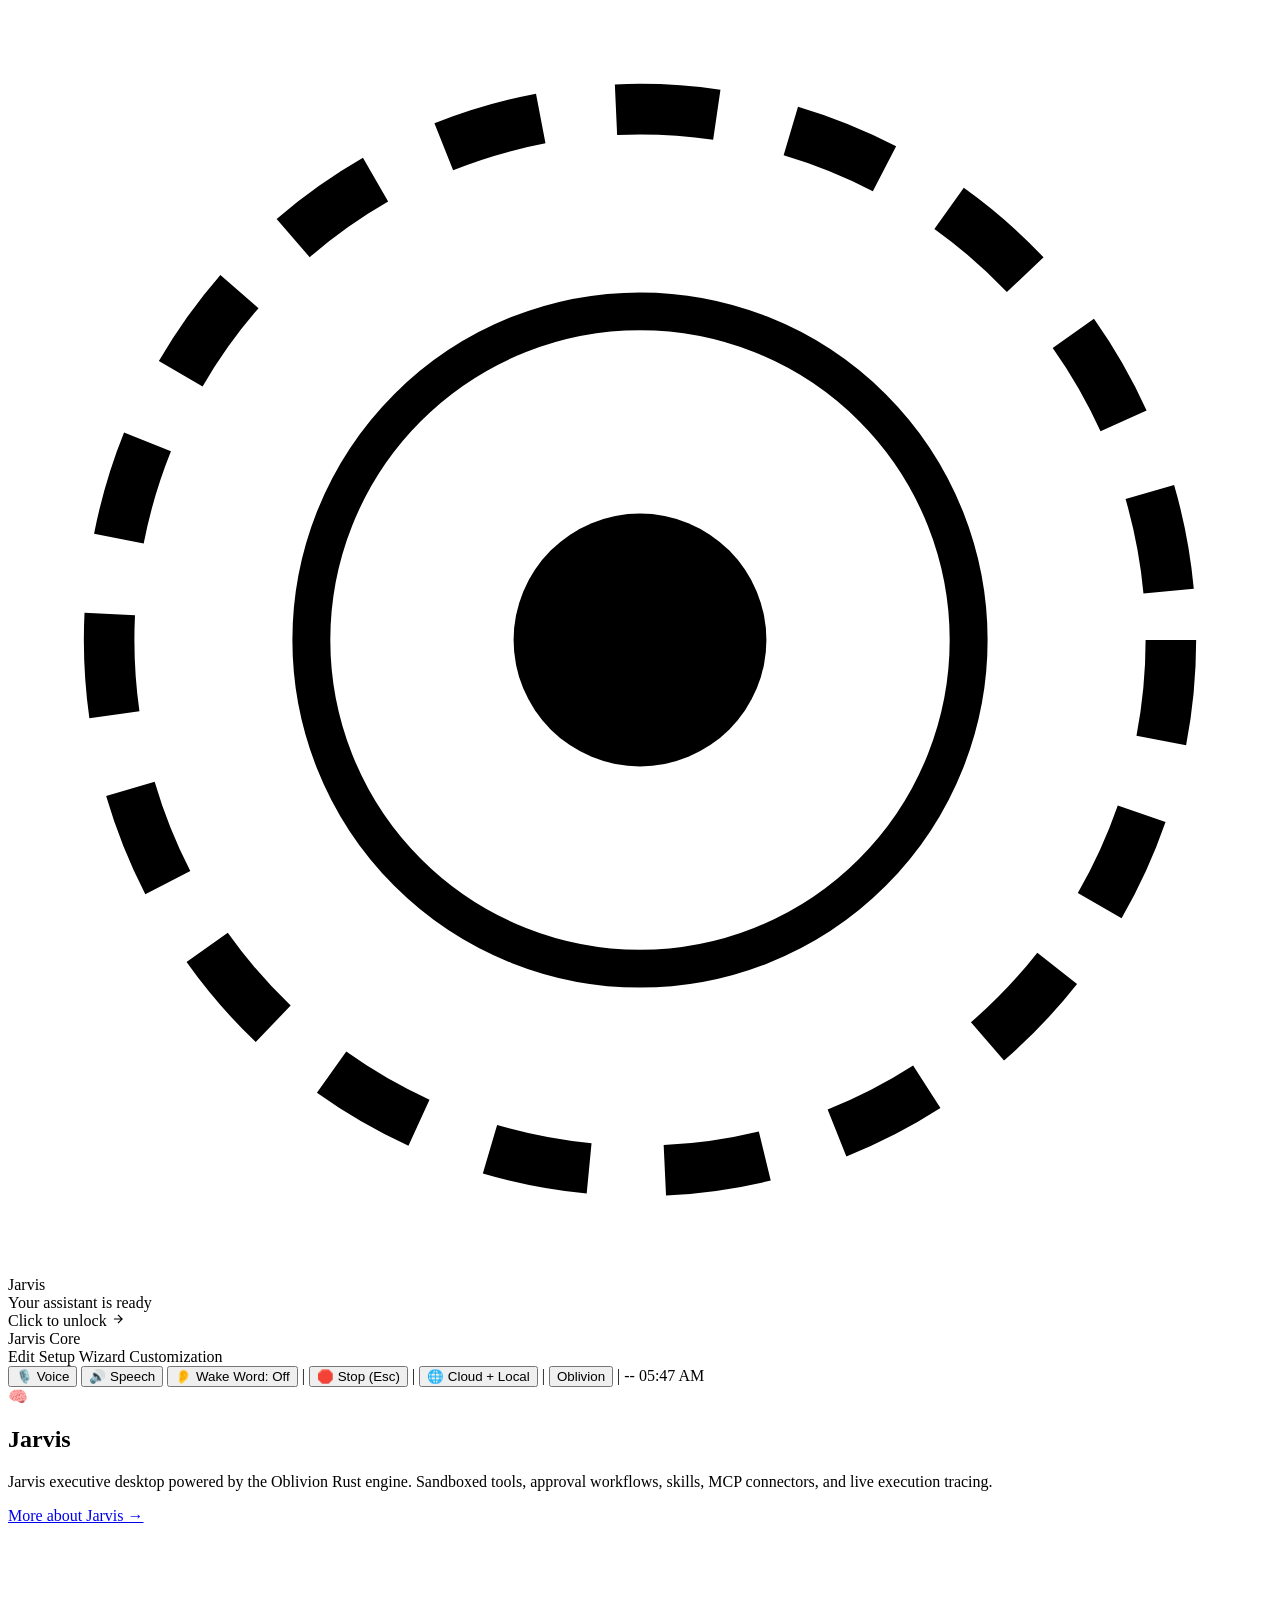
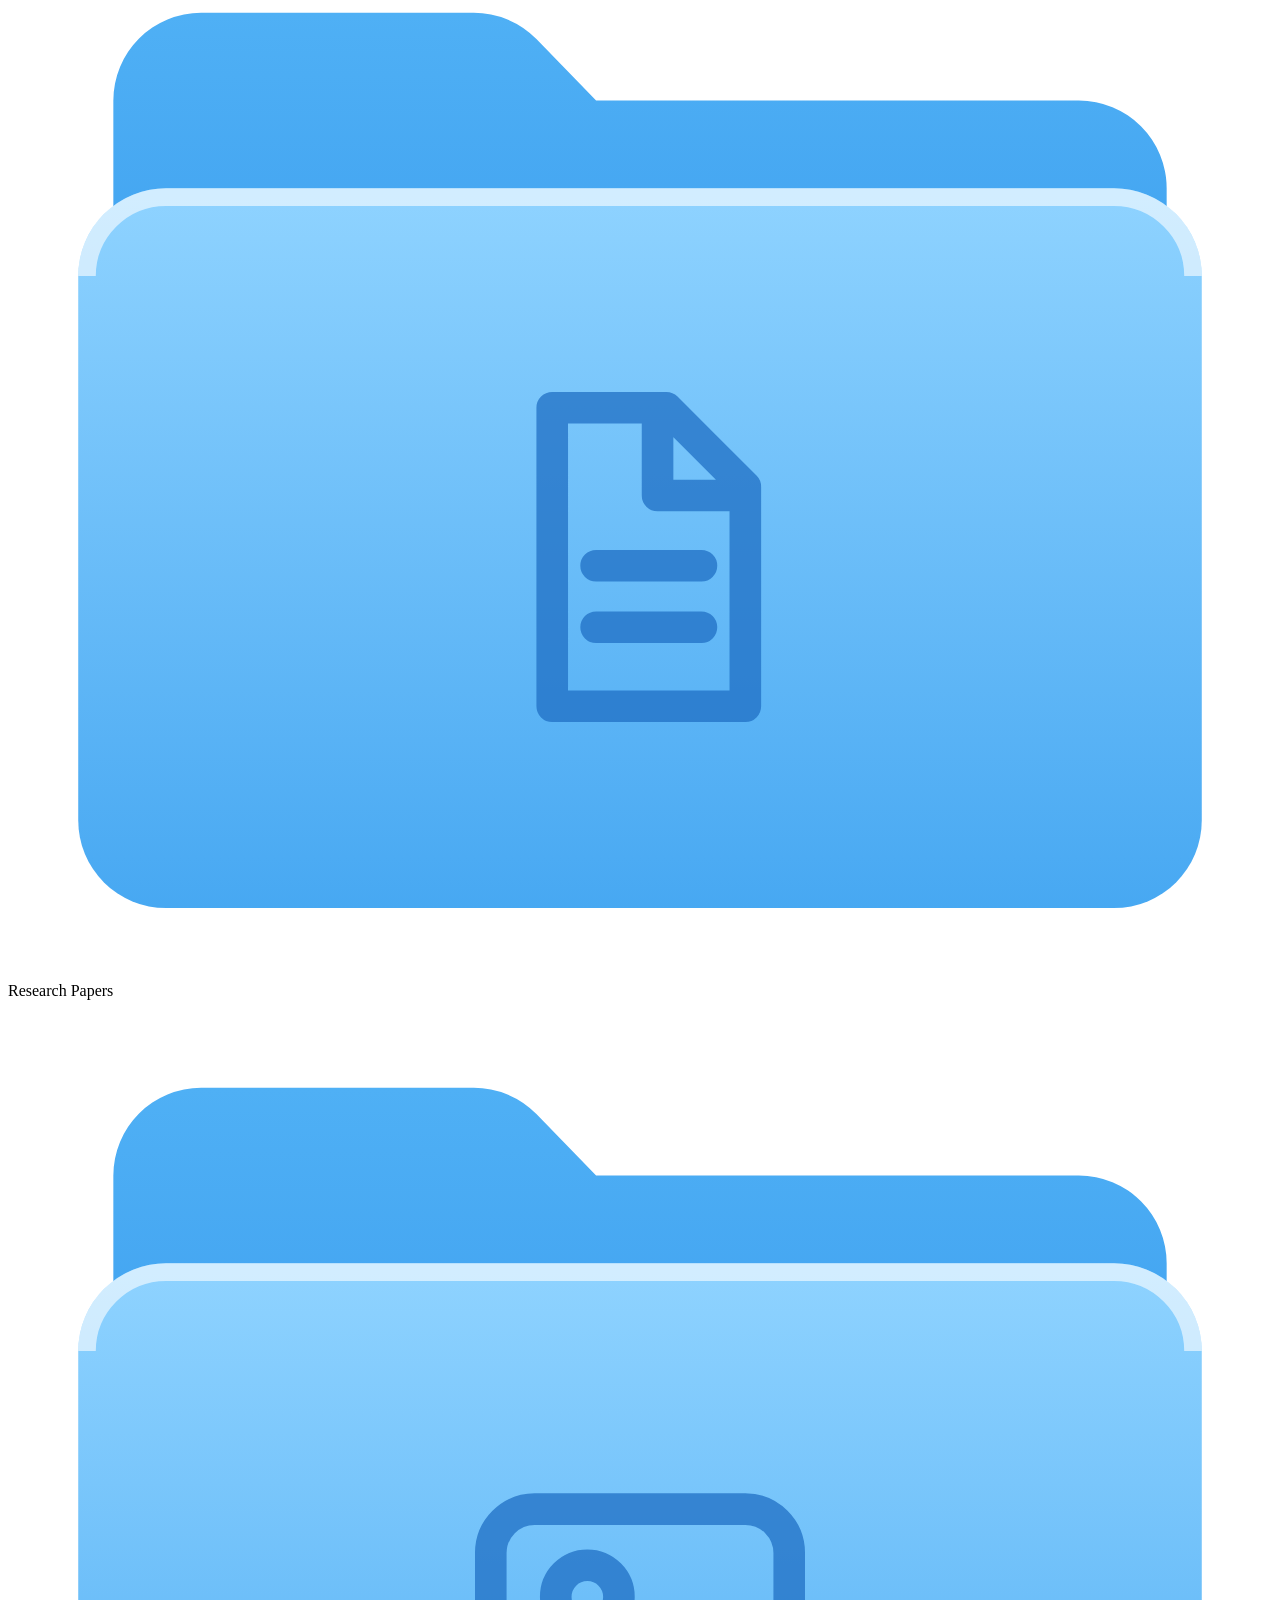
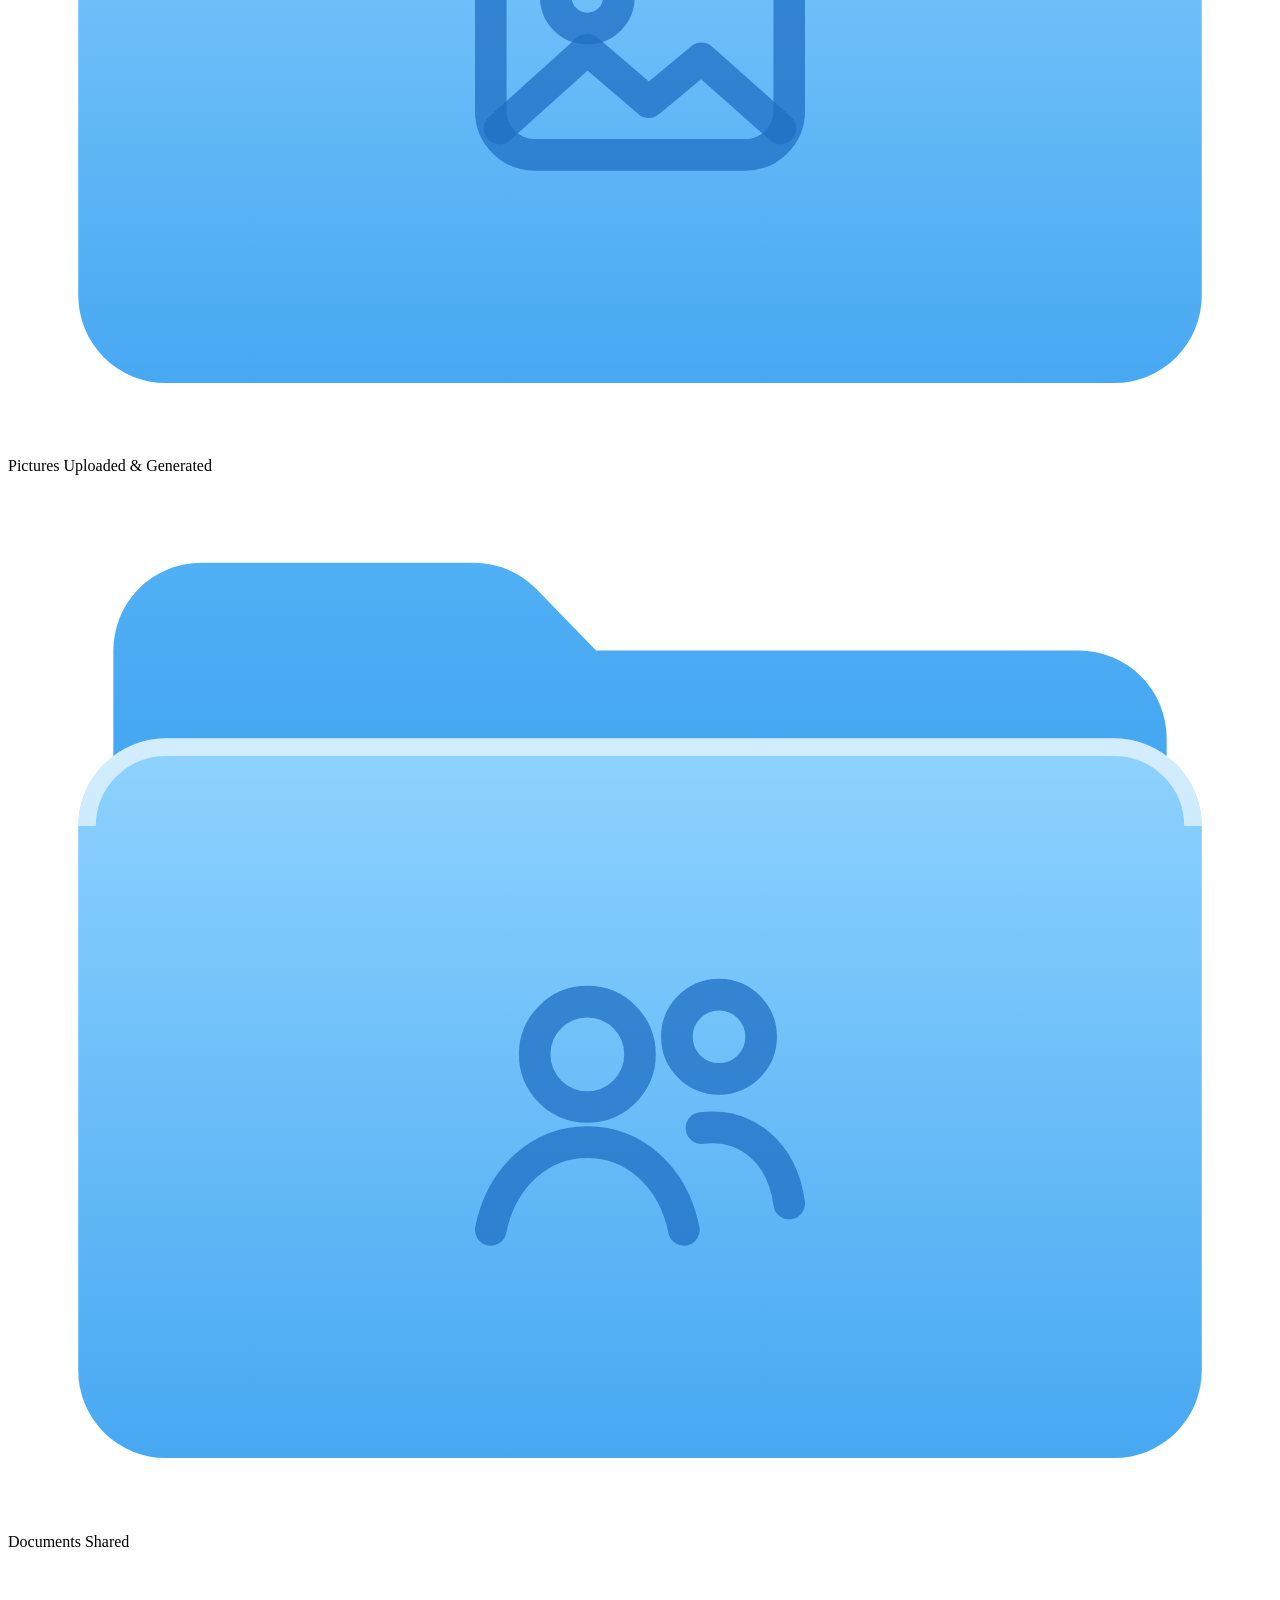
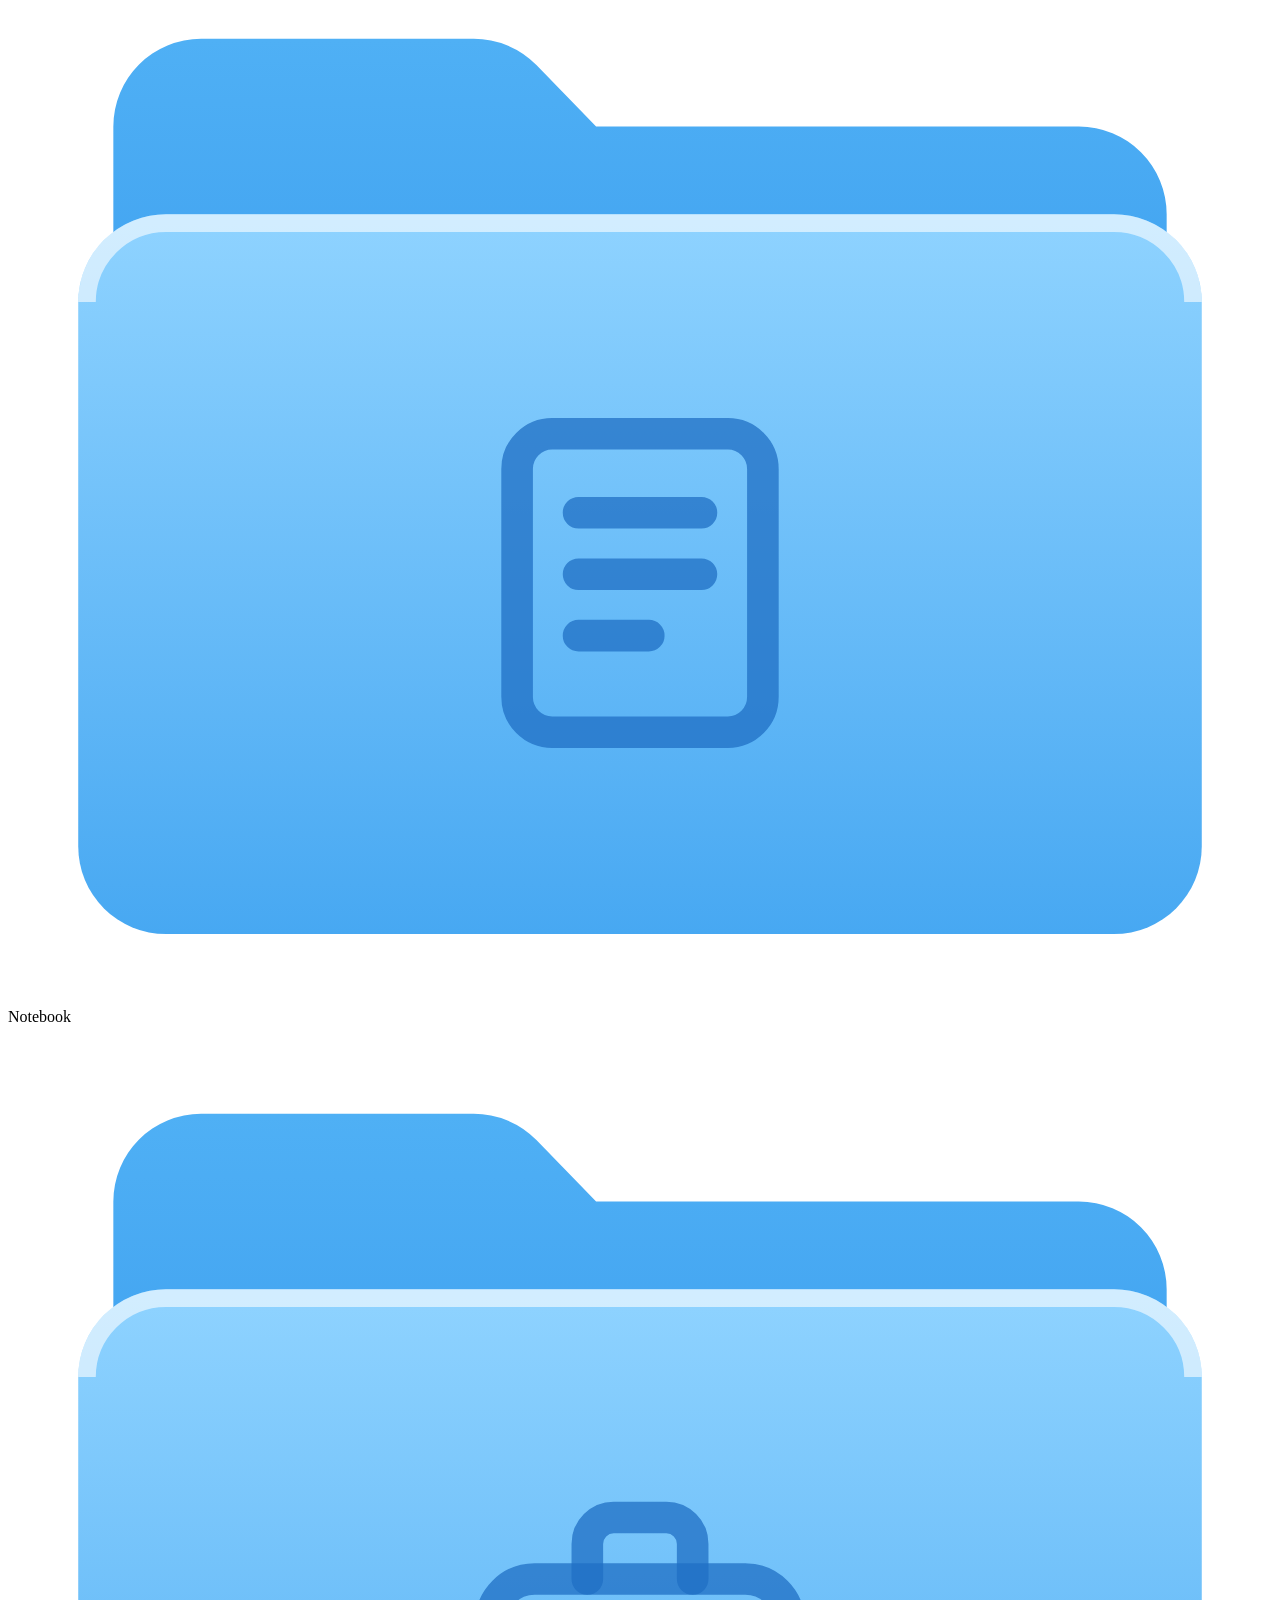
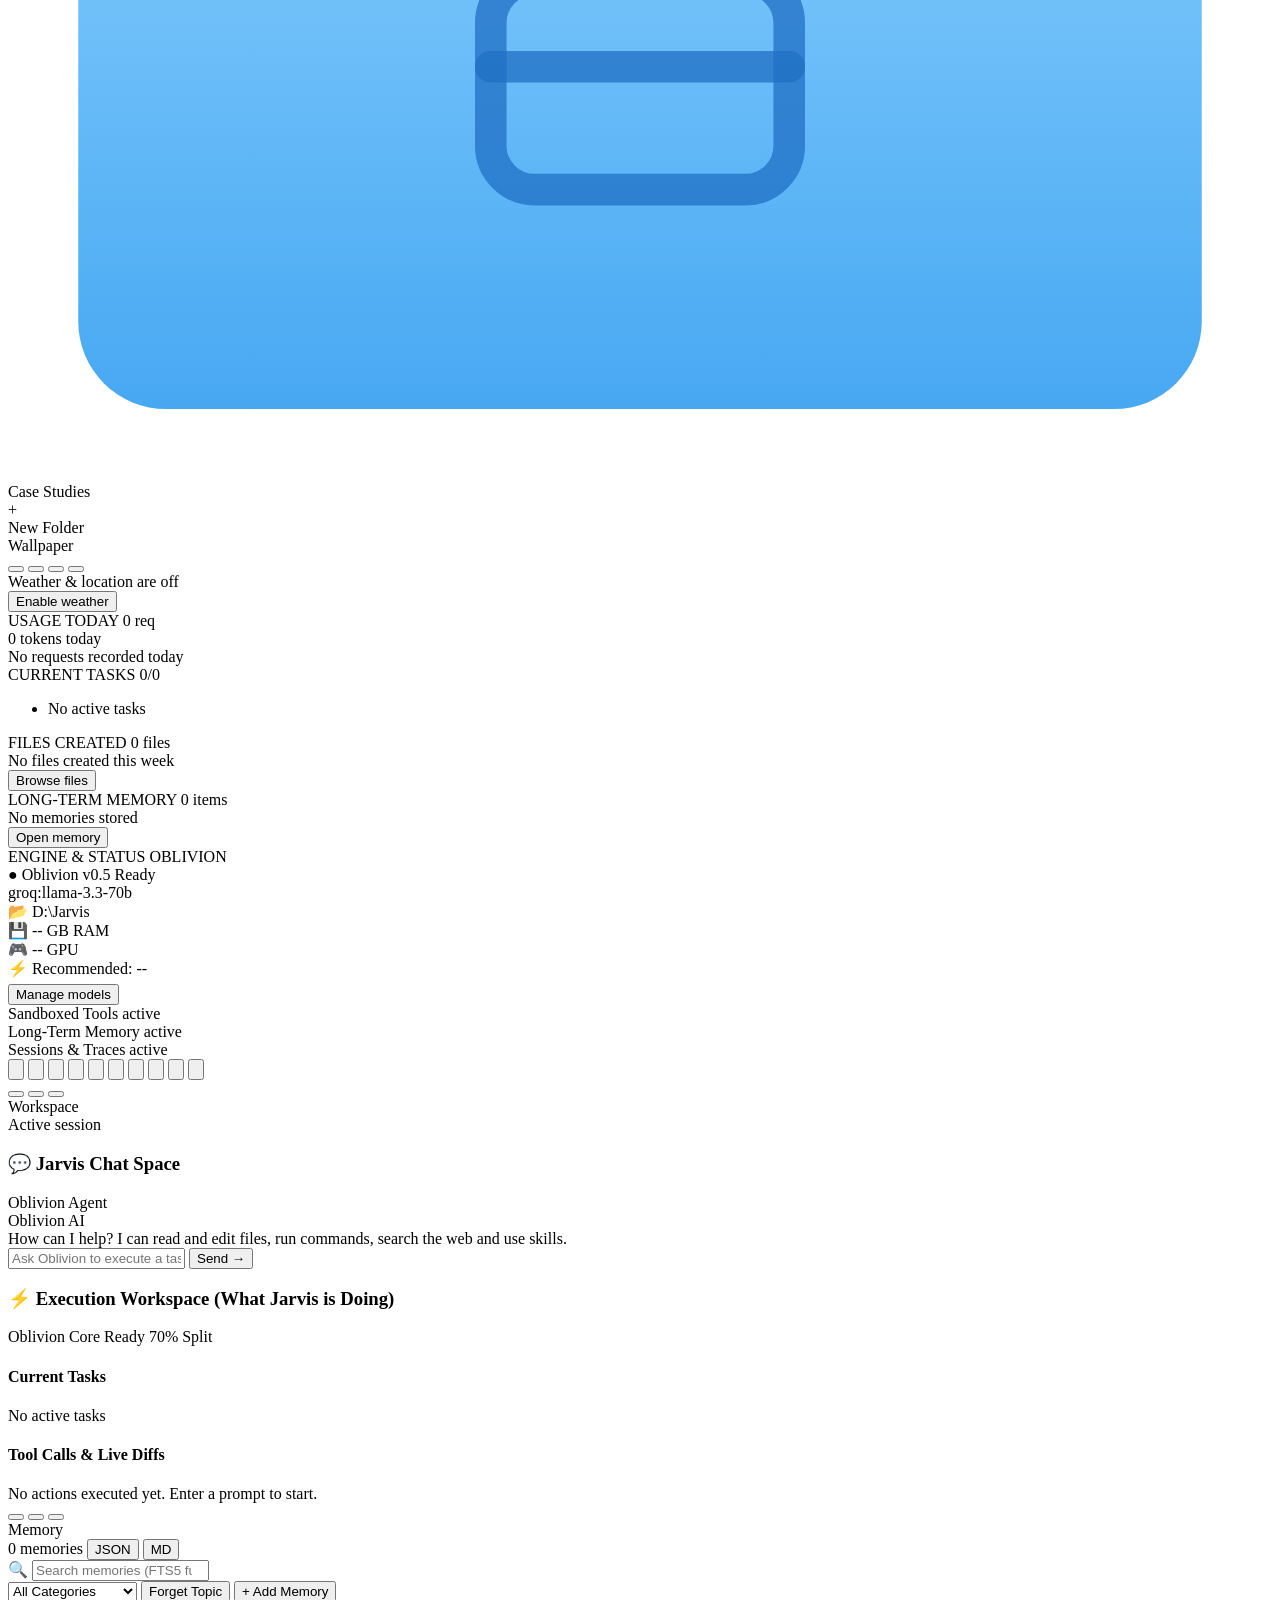
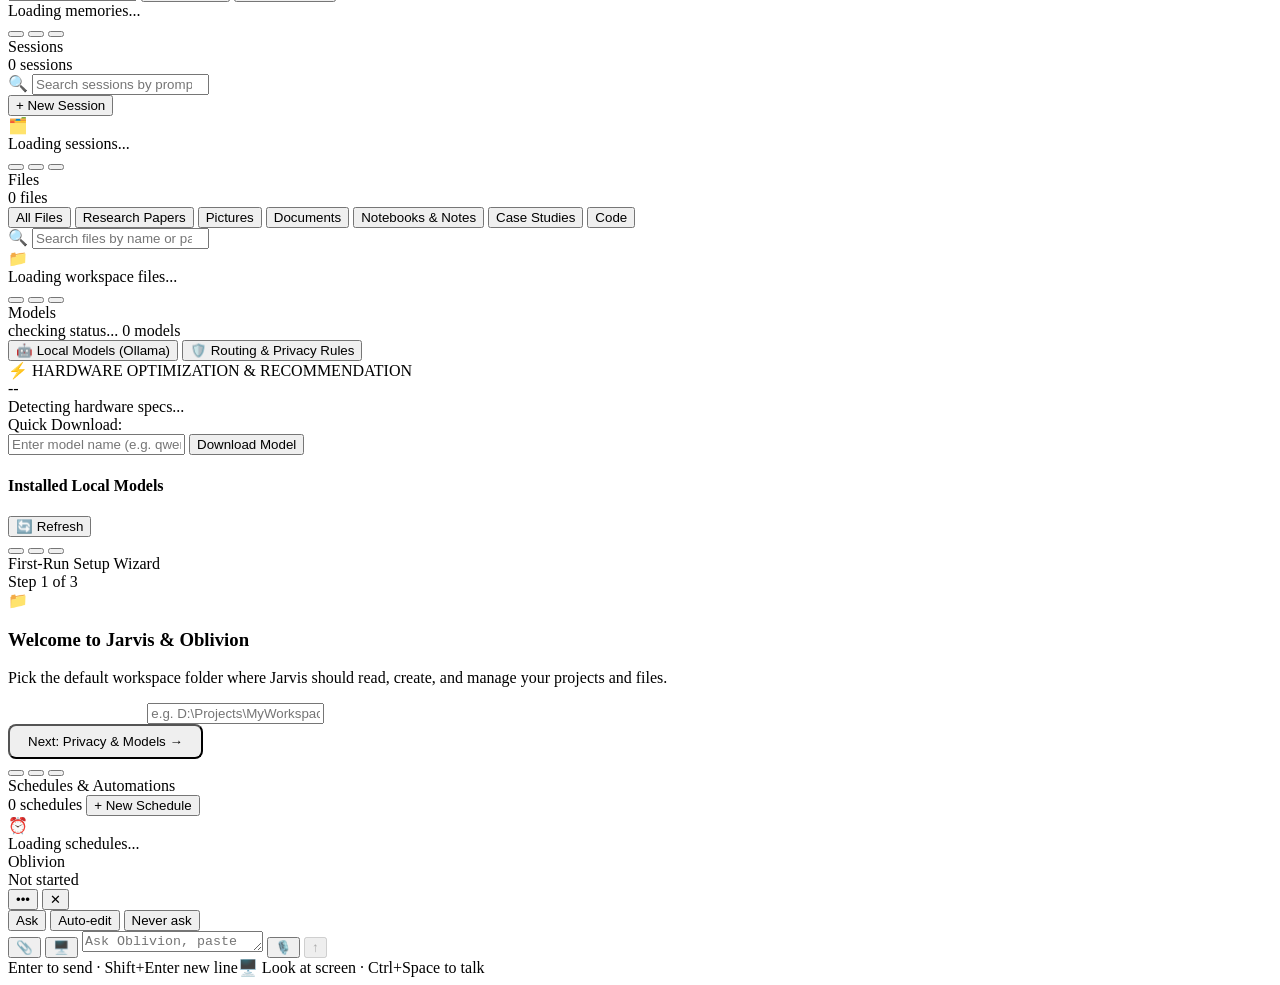
==== commit 658c21d9: "scheduler: background ticker, /schedule command, REST API, and desktop window (Month 6) cargo test: " ====
--- a/web/templates/index.html
+++ b/web/templates/index.html
@@ -326,6 +326,9 @@
                     <button class="dock-app-btn" id="open-models-dock-btn" data-action="models" data-label="Models" aria-label="Models">
                         <div class="app-icon model-dock-icon"><svg viewBox="0 0 100 100" aria-hidden="true"><path d="M50 2C13 2 2 13 2 50s11 48 48 48 48-11 48-48S87 2 50 2z" fill="url(#ic-models)"/><g stroke="#fff" stroke-width="4.5" stroke-linecap="round"><path d="M38 16v12M50 16v12M62 16v12M38 72v12M50 72v12M62 72v12M16 38h12M16 50h12M16 62h12M72 38h12M72 50h12M72 62h12"/></g><rect x="27" y="27" width="46" height="46" rx="9" fill="#fff"/><rect x="39" y="39" width="22" height="22" rx="5" fill="url(#ic-models)"/><path d="M50 2C13 2 2 13 2 50s11 48 48 48 48-11 48-48S87 2 50 2z" fill="url(#os-shine)"/><path d="M50 2C13 2 2 13 2 50s11 48 48 48 48-11 48-48S87 2 50 2z" fill="none" stroke="#000" stroke-opacity=".12" stroke-width="1"/></svg></div>
                     </button>
+                    <button class="dock-app-btn" id="open-schedules-dock-btn" data-action="schedules" data-label="Schedules" aria-label="Schedules">
+                        <div class="app-icon schedule-dock-icon"><svg viewBox="0 0 100 100" aria-hidden="true"><defs><linearGradient id="ic-sched-dock" x1="0%" y1="0%" x2="100%" y2="100%"><stop offset="0%" stop-color="#3b82f6"/><stop offset="100%" stop-color="#1d4ed8"/></linearGradient></defs><path d="M50 2C13 2 2 13 2 50s11 48 48 48 48-11 48-48S87 2 50 2z" fill="url(#ic-sched-dock)"/><rect x="24" y="24" width="52" height="52" rx="10" fill="#fff" fill-opacity=".15"/><circle cx="50" cy="50" r="23" fill="none" stroke="#fff" stroke-width="5"/><path d="M50 35v15l10 6" stroke="#fff" stroke-width="5" stroke-linecap="round" stroke-linejoin="round"/><path d="M50 2C13 2 2 13 2 50s11 48 48 48 48-11 48-48S87 2 50 2z" fill="url(#os-shine)"/><path d="M50 2C13 2 2 13 2 50s11 48 48 48 48-11 48-48S87 2 50 2z" fill="none" stroke="#000" stroke-opacity=".12" stroke-width="1"/></svg></div>
+                    </button>
                     <span class="dock-divider" aria-hidden="true"></span>
                     <button class="dock-app-btn chat-dock-btn active" id="open-chat-dock-btn" data-label="Oblivion" aria-label="Oblivion">
                         <div class="app-icon chat-icon"><svg viewBox="0 0 100 100" aria-hidden="true"><path d="M50 2C13 2 2 13 2 50s11 48 48 48 48-11 48-48S87 2 50 2z" fill="url(#ic-orb-bg)"/><circle cx="50" cy="50" r="31" fill="url(#ic-orb)"/><circle cx="50" cy="50" r="31" fill="url(#ic-orb-glow)"/><ellipse cx="40" cy="36" rx="14" ry="8" fill="#fff" fill-opacity=".45" transform="rotate(-25 40 36)"/><path d="M50 2C13 2 2 13 2 50s11 48 48 48 48-11 48-48S87 2 50 2z" fill="url(#os-shine)"/><path d="M50 2C13 2 2 13 2 50s11 48 48 48 48-11 48-48S87 2 50 2z" fill="none" stroke="#000" stroke-opacity=".12" stroke-width="1"/></svg></div>
@@ -868,6 +871,87 @@
                     <div class="wizard-button-row">
                         <button id="wizard-prev-3-btn" class="mem-btn-secondary" style="padding: 8px 18px; border-radius: 8px; cursor: pointer;">← Back</button>
                         <button id="wizard-finish-btn" class="mem-btn-primary" style="padding: 8px 20px; border-radius: 8px; cursor: pointer;">Finish Setup &amp; Launch Desktop 🎉</button>
+                    </div>
+                </div>
+            </div>
+        </div>
+    </div>
+
+    <!-- ==========================================================================
+         5g. Schedules & Automations Window Modal (#schedulesModal) (Month 6)
+         ========================================================================== -->
+    <div id="schedulesModal" class="split-modal-overlay">
+        <div class="split-window-frame schedules-window-frame">
+            <!-- Window Header Bar -->
+            <div class="split-frame-header">
+                <div class="traffic-lights">
+                    <button class="tl tl-close" id="close-schedules-modal-btn" title="Close"></button>
+                    <button class="tl tl-min" title="Minimize"></button>
+                    <button class="tl tl-max" title="Zoom"></button>
+                </div>
+                <div class="split-frame-title">Schedules &amp; Automations</div>
+                <div class="schedules-header-actions">
+                    <span id="schedules-count-badge" class="split-frame-badge">0 schedules</span>
+                    <button id="schedules-new-btn" class="mem-btn mem-btn-primary">+ New Schedule</button>
+                </div>
+            </div>
+
+            <!-- Schedules Window Body -->
+            <div class="schedules-window-body">
+                <!-- Add/Edit Schedule Form Pane -->
+                <div id="schedules-editor-pane" class="schedules-editor-pane" style="display: none;">
+                    <div class="editor-header">
+                        <h4 id="schedules-editor-title">New Scheduled Automation</h4>
+                        <button id="schedules-editor-close-btn" class="editor-close-btn" type="button">✕</button>
+                    </div>
+                    <form id="schedules-editor-form">
+                        <input type="hidden" id="edit-schedule-id" value="">
+                        
+                        <div class="form-row">
+                            <label for="edit-schedule-name">Task Name</label>
+                            <input type="text" id="edit-schedule-name" placeholder="e.g. Morning Brief or Daily Healthcheck" class="mem-input" required>
+                        </div>
+
+                        <div class="form-row">
+                            <label for="edit-schedule-expr">Schedule Expression (Cron, Interval, or Preset)</label>
+                            <div class="schedule-expr-input-group">
+                                <input type="text" id="edit-schedule-expr" placeholder="e.g. 0 9 * * * or every 2h or @daily" class="mem-input" required>
+                                <select id="schedule-preset-select" class="mem-select">
+                                    <option value="">Presets...</option>
+                                    <option value="every 30m">Every 30 minutes</option>
+                                    <option value="every 1h">Every hour</option>
+                                    <option value="0 9 * * *">Every day at 9:00 AM</option>
+                                    <option value="0 9 * * 1">Every Monday at 9:00 AM</option>
+                                    <option value="@daily">Daily midnight (@daily)</option>
+                                    <option value="@weekly">Weekly Sunday (@weekly)</option>
+                                </select>
+                            </div>
+                        </div>
+
+                        <div class="form-row">
+                            <label for="edit-schedule-workspace">Workspace Folder (Optional)</label>
+                            <input type="text" id="edit-schedule-workspace" placeholder="Default agent workspace" class="mem-input">
+                        </div>
+
+                        <div class="form-row">
+                            <label for="edit-schedule-prompt">Prompt / Instructions to Run</label>
+                            <textarea id="edit-schedule-prompt" rows="3" class="mem-textarea" placeholder="e.g. Check git status, summarize any new commits, and verify clean builds." required></textarea>
+                        </div>
+
+                        <div class="editor-actions">
+                            <button type="button" id="schedules-editor-cancel-btn" class="mem-btn">Cancel</button>
+                            <button type="submit" id="schedules-editor-save-btn" class="mem-btn mem-btn-primary">Save Schedule</button>
+                        </div>
+                    </form>
+                </div>
+
+                <!-- Schedules List Container -->
+                <div class="schedules-list-scroll">
+                    <div id="schedules-items-container" class="schedules-cards-grid">
+                        <div class="schedules-empty-state">
+                            <div class="empty-icon">⏰</div>
+                            <div class="empty-text">Loading schedules...</div>
+                        </div>
                     </div>
                 </div>
             </div>
@@ -929,5 +1013,6 @@
     <script src="/static/js/wizard.js"></script>
     <script src="/static/js/voice.js"></script>
     <script src="/static/js/computer.js"></script>
+    <script src="/static/js/schedules.js"></script>
 </body>
 </html>
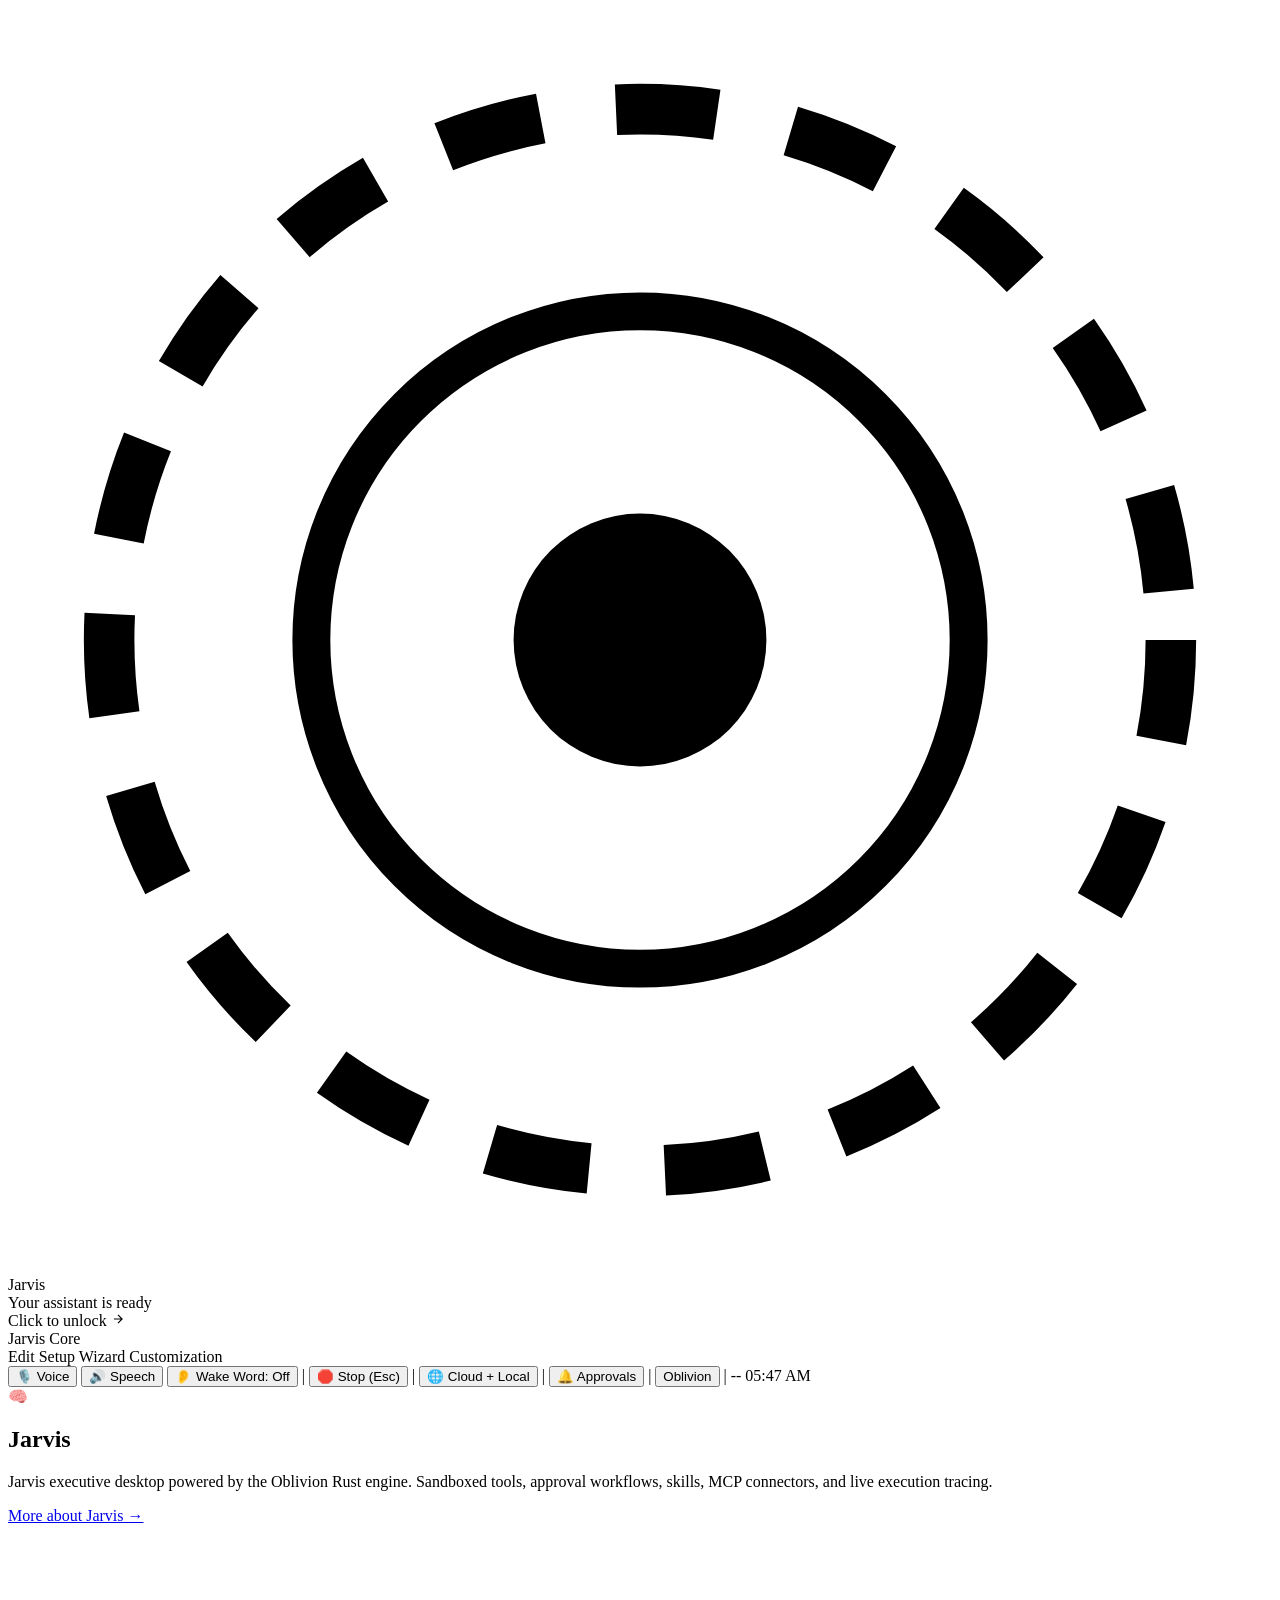
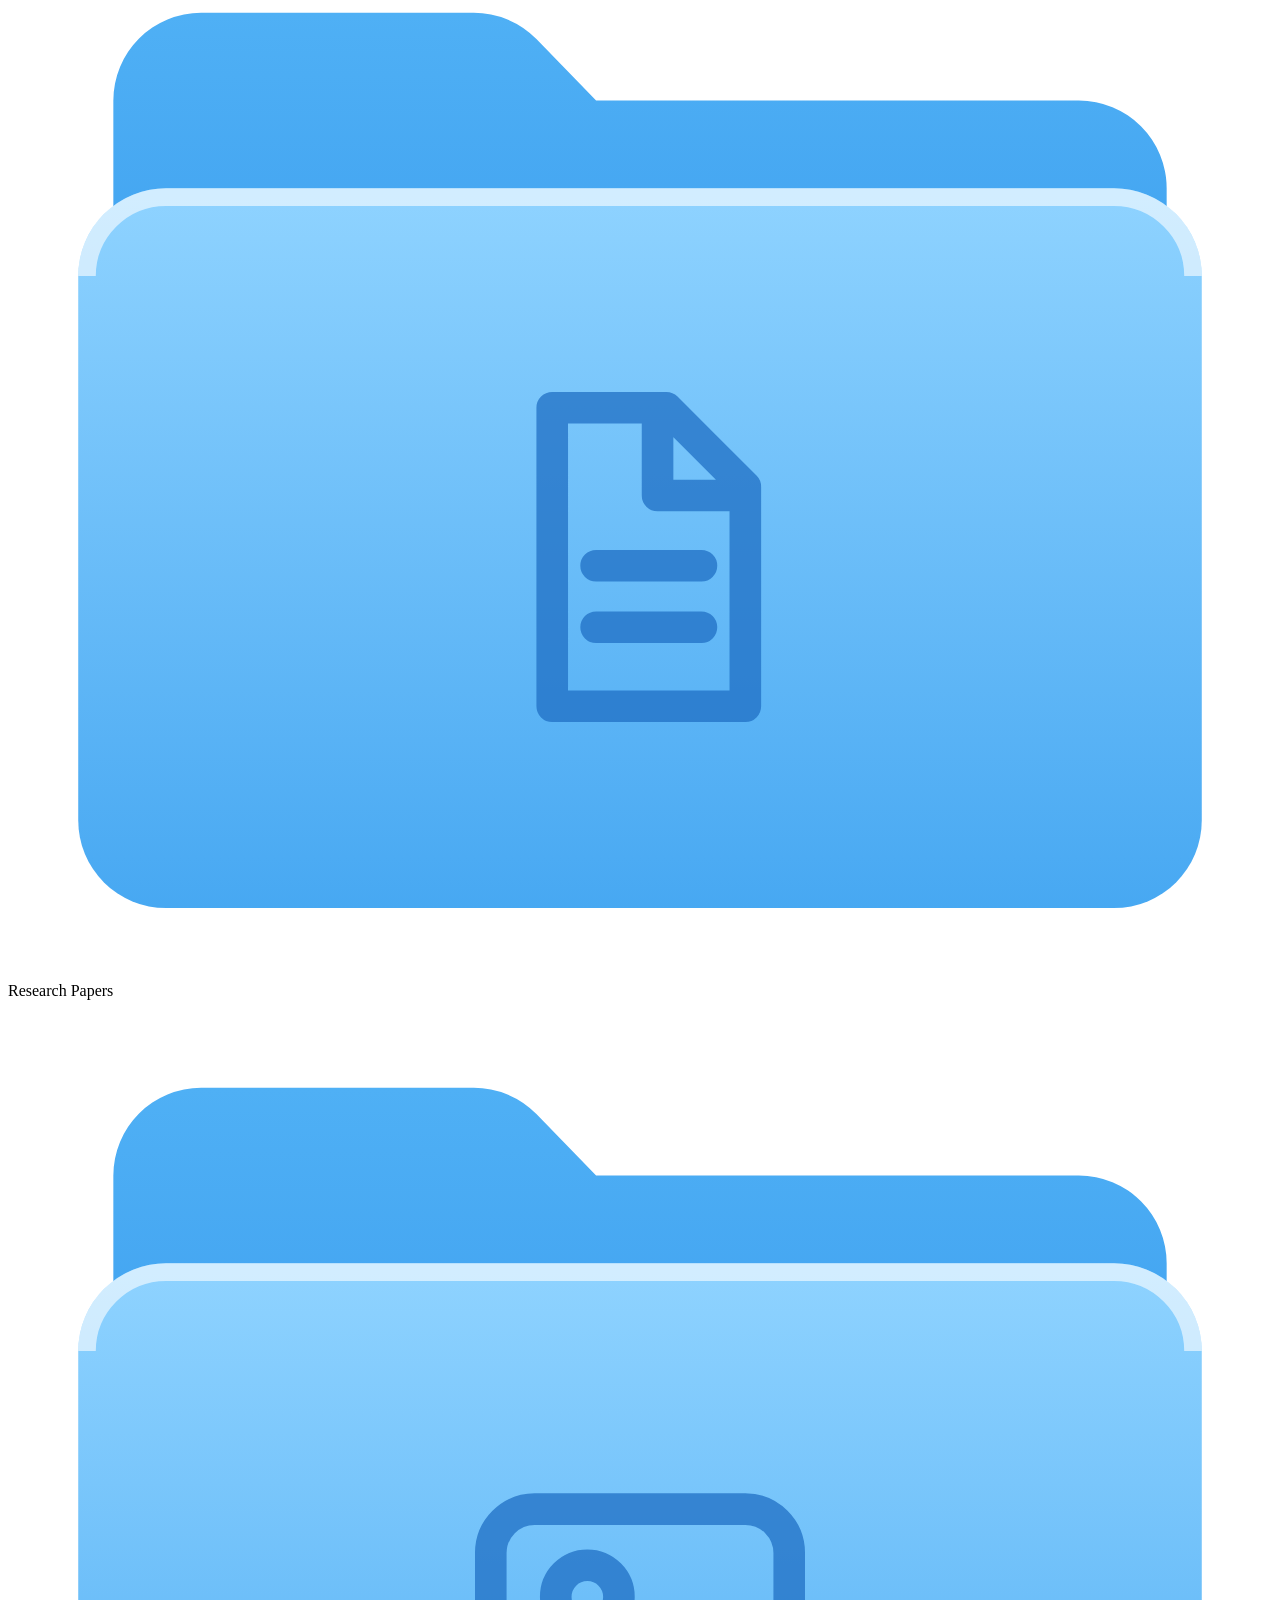
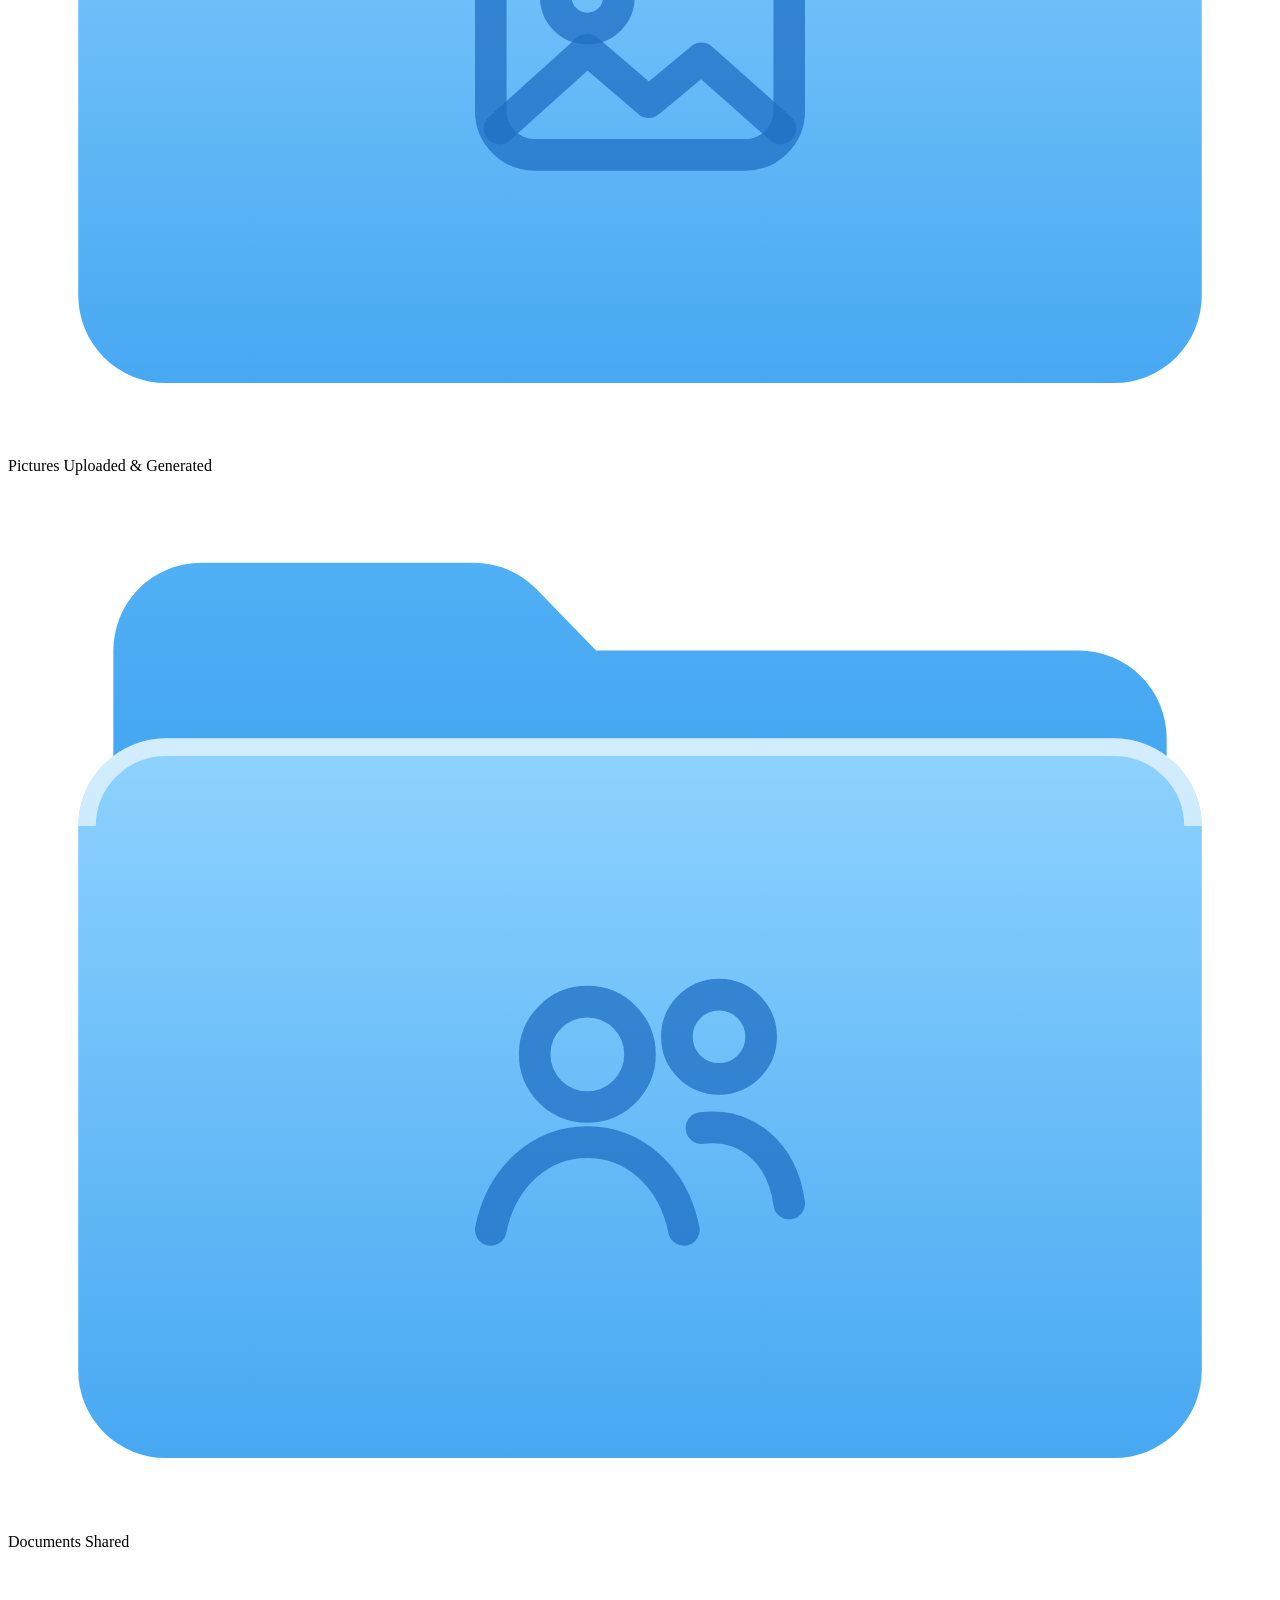
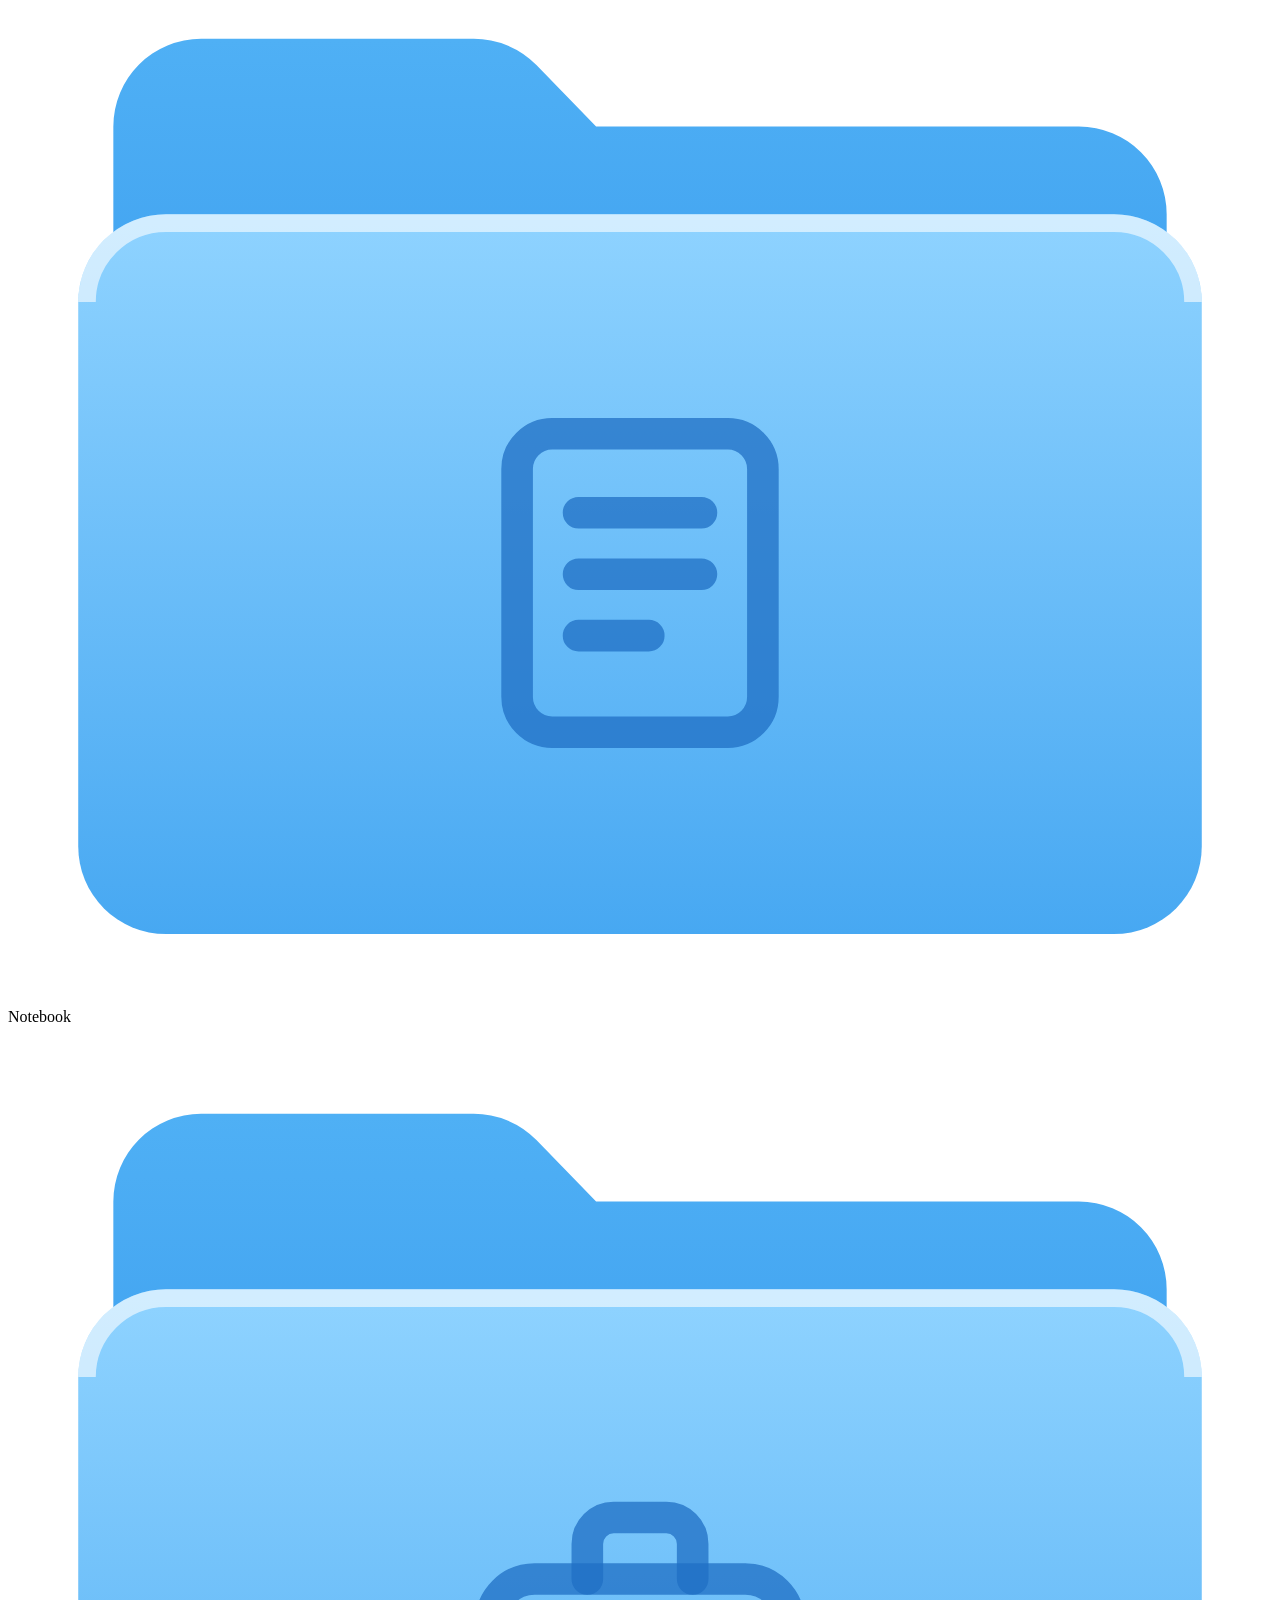
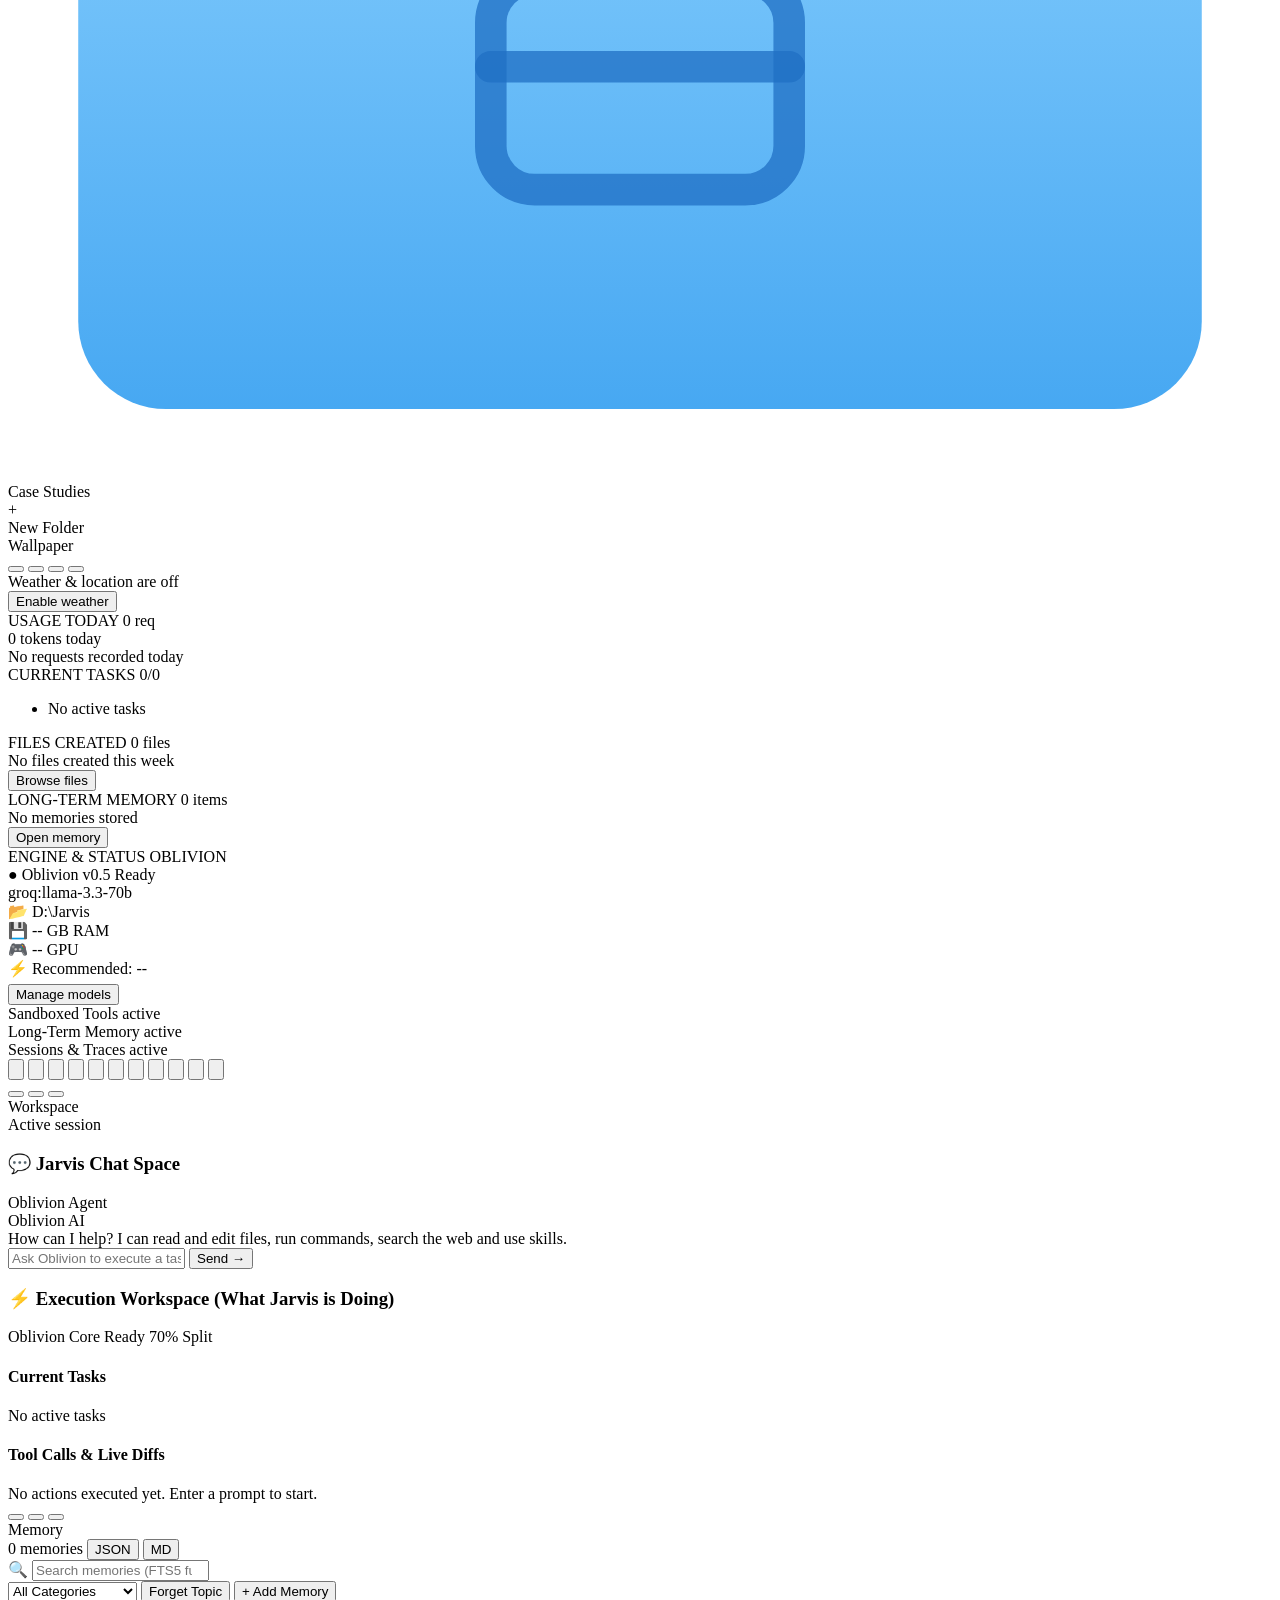
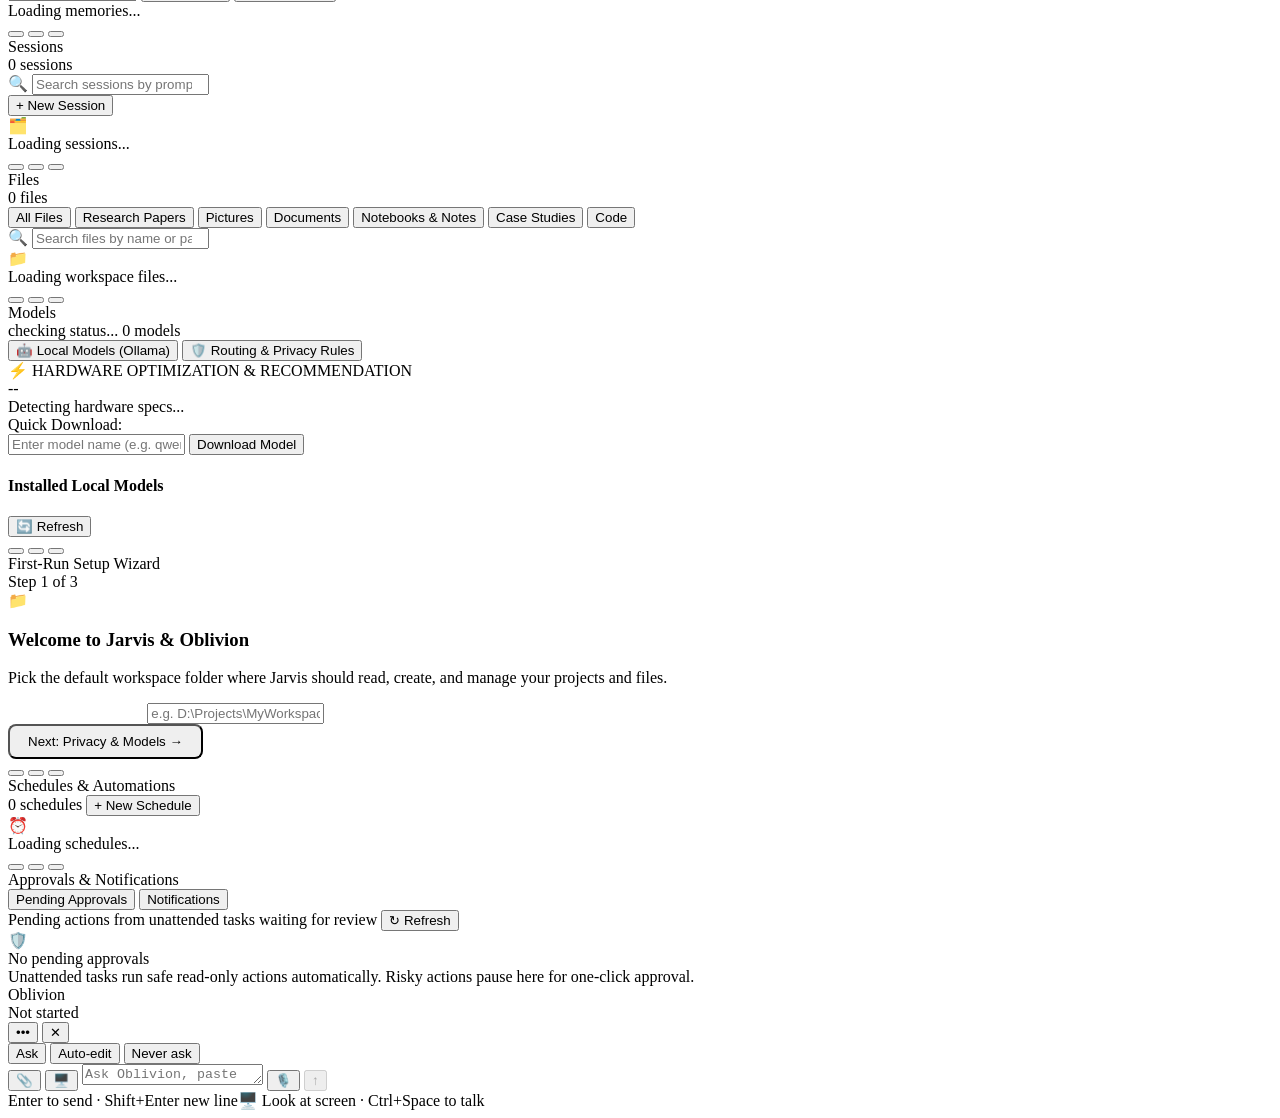
==== commit 2e12c37f: "approvals: desktop notification banner, pending badge, and approval queue UI (Month 6) cargo test: 2" ====
--- a/web/templates/index.html
+++ b/web/templates/index.html
@@ -103,6 +103,12 @@
                 <span class="offline-label" id="menubar-offline-label">Cloud + Local</span>
             </button>
             <span class="menu-sep hide-mobile">|</span>
+            <button class="menu-approvals-btn" id="menubar-approvals-btn" title="Approvals & Notifications (Alt+Q)">
+                <span class="approvals-icon" id="menubar-approvals-icon">🔔</span>
+                <span class="approvals-label hide-mobile" id="menubar-approvals-label">Approvals</span>
+                <span class="approvals-badge" id="menubar-approvals-badge" style="display: none;">0</span>
+            </button>
+            <span class="menu-sep hide-mobile">|</span>
             <button class="menu-oblivion" id="ob-menubar" title="Oblivion assistant (Ctrl+J)"><span class="dot" id="ob-menubar-dot"></span>Oblivion</button>
             <span class="menu-sep hide-mobile">|</span>
             <span class="menu-date" id="menu-date">--</span>
@@ -328,6 +334,10 @@
                     </button>
                     <button class="dock-app-btn" id="open-schedules-dock-btn" data-action="schedules" data-label="Schedules" aria-label="Schedules">
                         <div class="app-icon schedule-dock-icon"><svg viewBox="0 0 100 100" aria-hidden="true"><defs><linearGradient id="ic-sched-dock" x1="0%" y1="0%" x2="100%" y2="100%"><stop offset="0%" stop-color="#3b82f6"/><stop offset="100%" stop-color="#1d4ed8"/></linearGradient></defs><path d="M50 2C13 2 2 13 2 50s11 48 48 48 48-11 48-48S87 2 50 2z" fill="url(#ic-sched-dock)"/><rect x="24" y="24" width="52" height="52" rx="10" fill="#fff" fill-opacity=".15"/><circle cx="50" cy="50" r="23" fill="none" stroke="#fff" stroke-width="5"/><path d="M50 35v15l10 6" stroke="#fff" stroke-width="5" stroke-linecap="round" stroke-linejoin="round"/><path d="M50 2C13 2 2 13 2 50s11 48 48 48 48-11 48-48S87 2 50 2z" fill="url(#os-shine)"/><path d="M50 2C13 2 2 13 2 50s11 48 48 48 48-11 48-48S87 2 50 2z" fill="none" stroke="#000" stroke-opacity=".12" stroke-width="1"/></svg></div>
+                    </button>
+                    <button class="dock-app-btn" id="open-approvals-dock-btn" data-action="approvals" data-label="Approvals" aria-label="Approvals & Notifications">
+                        <div class="app-icon approvals-dock-icon"><svg viewBox="0 0 100 100" aria-hidden="true"><defs><linearGradient id="ic-appr-dock" x1="0%" y1="0%" x2="100%" y2="100%"><stop offset="0%" stop-color="#f59e0b"/><stop offset="100%" stop-color="#d97706"/></linearGradient></defs><path d="M50 2C13 2 2 13 2 50s11 48 48 48 48-11 48-48S87 2 50 2z" fill="url(#ic-appr-dock)"/><path d="M50 22a18 18 0 0 0-18 18v14l-6 8v4h48v-4l-6-8V40a18 18 0 0 0-18-18z" fill="#fff"/><path d="M44 70a6 6 0 0 0 12 0" stroke="#fff" stroke-width="4" stroke-linecap="round" fill="none"/><path d="M50 2C13 2 2 13 2 50s11 48 48 48 48-11 48-48S87 2 50 2z" fill="url(#os-shine)"/><path d="M50 2C13 2 2 13 2 50s11 48 48 48 48-11 48-48S87 2 50 2z" fill="none" stroke="#000" stroke-opacity=".12" stroke-width="1"/></svg></div>
+                        <span class="dock-badge" id="dock-approvals-badge" style="display: none;">0</span>
                     </button>
                     <span class="dock-divider" aria-hidden="true"></span>
                     <button class="dock-app-btn chat-dock-btn active" id="open-chat-dock-btn" data-label="Oblivion" aria-label="Oblivion">
@@ -957,6 +967,66 @@
             </div>
         </div>
     </div>
+
+    <!-- ==========================================================================
+         5h. Approvals & Notifications Window Modal (#approvalsModal) (Month 6)
+         ========================================================================== -->
+    <div id="approvalsModal" class="split-modal-overlay">
+        <div class="split-window-frame approvals-window-frame">
+            <!-- Window Header Bar -->
+            <div class="split-frame-header">
+                <div class="traffic-lights">
+                    <button class="tl tl-close" id="close-approvals-modal-btn" title="Close"></button>
+                    <button class="tl tl-min" title="Minimize"></button>
+                    <button class="tl tl-max" title="Zoom"></button>
+                </div>
+                <div class="split-frame-title">Approvals &amp; Notifications</div>
+                <div class="modal-tabs">
+                    <button id="tab-btn-approvals" class="modal-tab-btn active" type="button">
+                        Pending Approvals <span id="approvals-tab-badge" class="tab-badge" style="display:none;">0</span>
+                    </button>
+                    <button id="tab-btn-notifications" class="modal-tab-btn" type="button">
+                        Notifications <span id="notifications-tab-badge" class="tab-badge" style="display:none;">0</span>
+                    </button>
+                </div>
+            </div>
+
+            <!-- Approvals Window Body -->
+            <div class="approvals-window-body">
+                <!-- Pane 1: Pending Approvals -->
+                <div id="approvals-tab-pane" class="tab-content-pane active">
+                    <div class="pane-toolbar">
+                        <span class="pane-subtitle" id="approvals-status-text">Pending actions from unattended tasks waiting for review</span>
+                        <button id="approvals-refresh-btn" class="mem-btn" type="button" title="Refresh">↻ Refresh</button>
+                    </div>
+                    <div id="approvals-cards-container" class="approvals-cards-list">
+                        <div class="approvals-empty-state">
+                            <div class="empty-icon">🛡️</div>
+                            <div class="empty-text">No pending approvals</div>
+                            <div class="empty-sub">Unattended tasks run safe read-only actions automatically. Risky actions pause here for one-click approval.</div>
+                        </div>
+                    </div>
+                </div>
+
+                <!-- Pane 2: Notifications -->
+                <div id="notifications-tab-pane" class="tab-content-pane" style="display: none;">
+                    <div class="pane-toolbar">
+                        <span class="pane-subtitle">Task completions, alerts and execution results</span>
+                        <button id="notifications-mark-all-btn" class="mem-btn" type="button">Mark All Read</button>
+                    </div>
+                    <div id="notifications-list-container" class="notifications-list">
+                        <div class="notifications-empty-state">
+                            <div class="empty-icon">🔔</div>
+                            <div class="empty-text">No notifications</div>
+                        </div>
+                    </div>
+                </div>
+            </div>
+        </div>
+    </div>
+
+    <!-- Desktop Toast Banner Container (Month 6) -->
+    <div id="toast-container" class="toast-container" aria-live="polite"></div>
 
     <!-- ==========================================================================
          6. Oblivion panel (slides in from the right; see static/js/oblivion.js)
@@ -1014,5 +1084,6 @@
     <script src="/static/js/voice.js"></script>
     <script src="/static/js/computer.js"></script>
     <script src="/static/js/schedules.js"></script>
+    <script src="/static/js/approvals.js"></script>
 </body>
 </html>
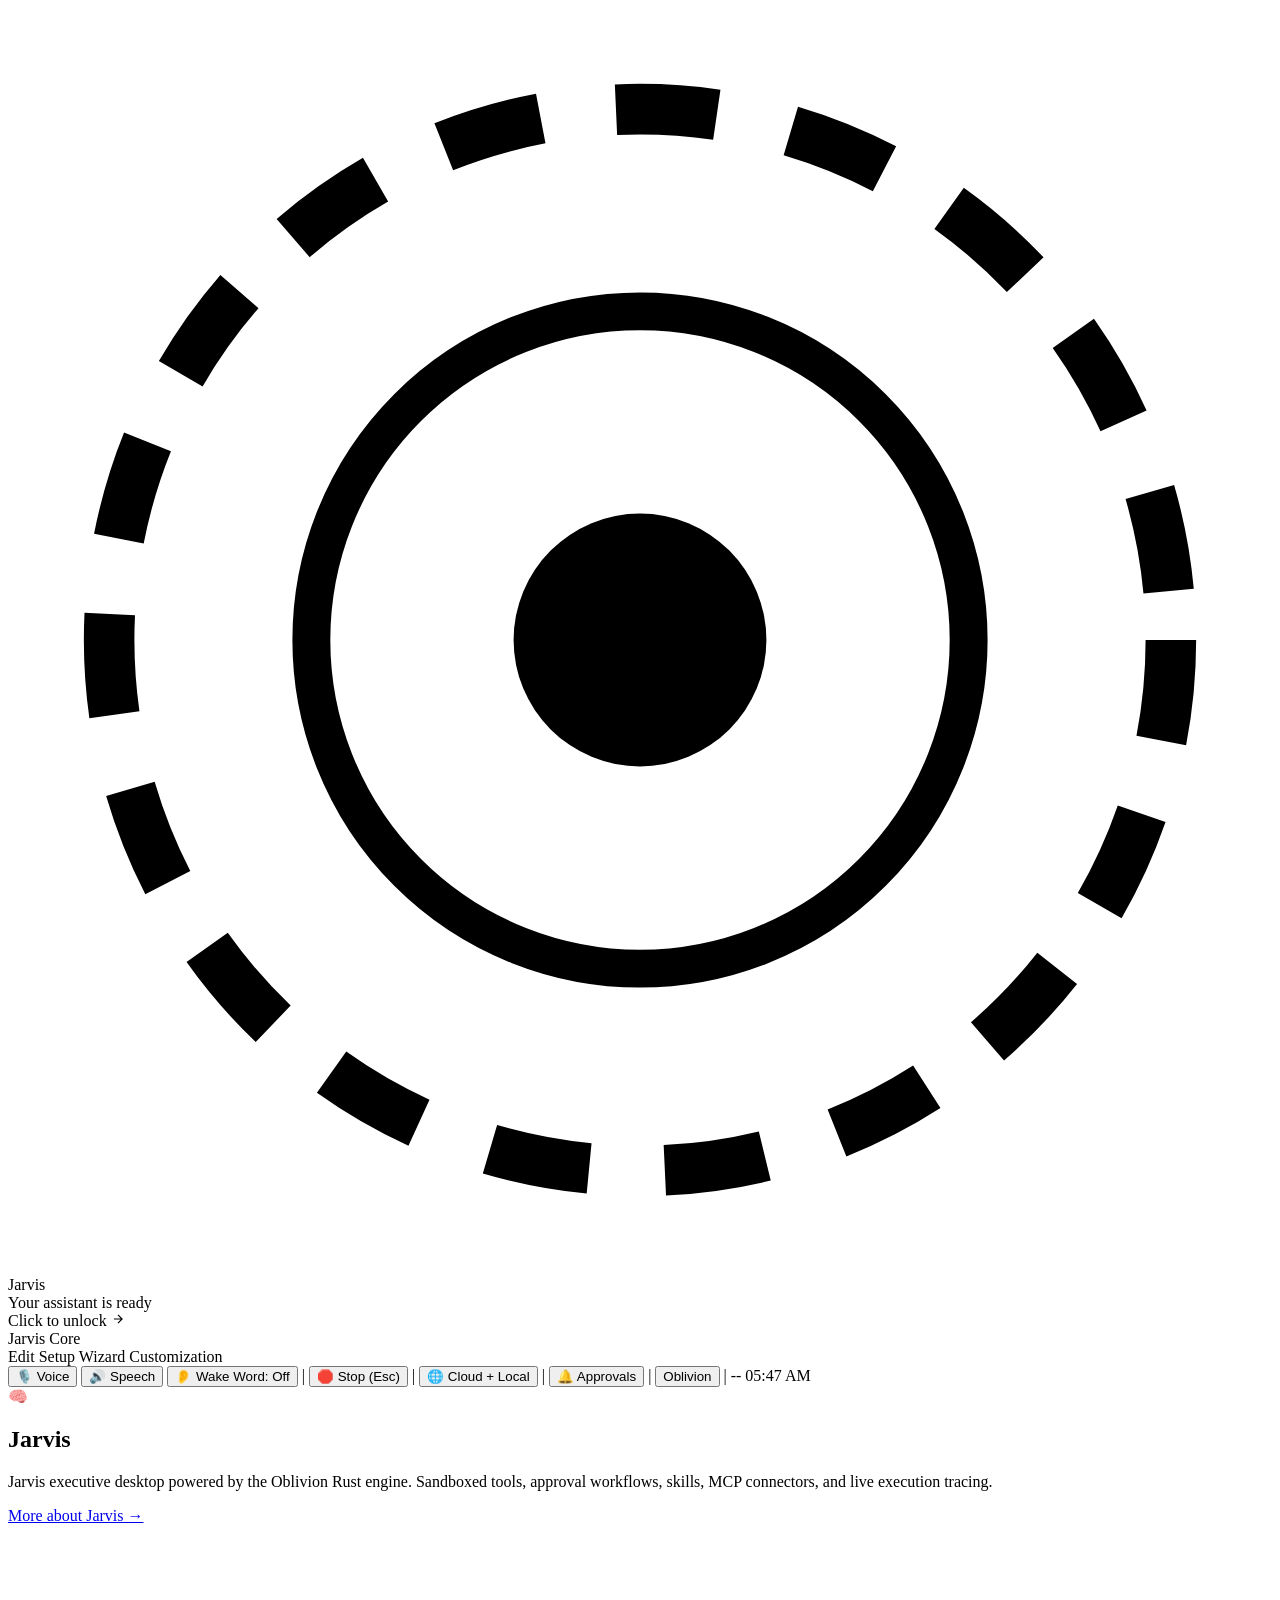
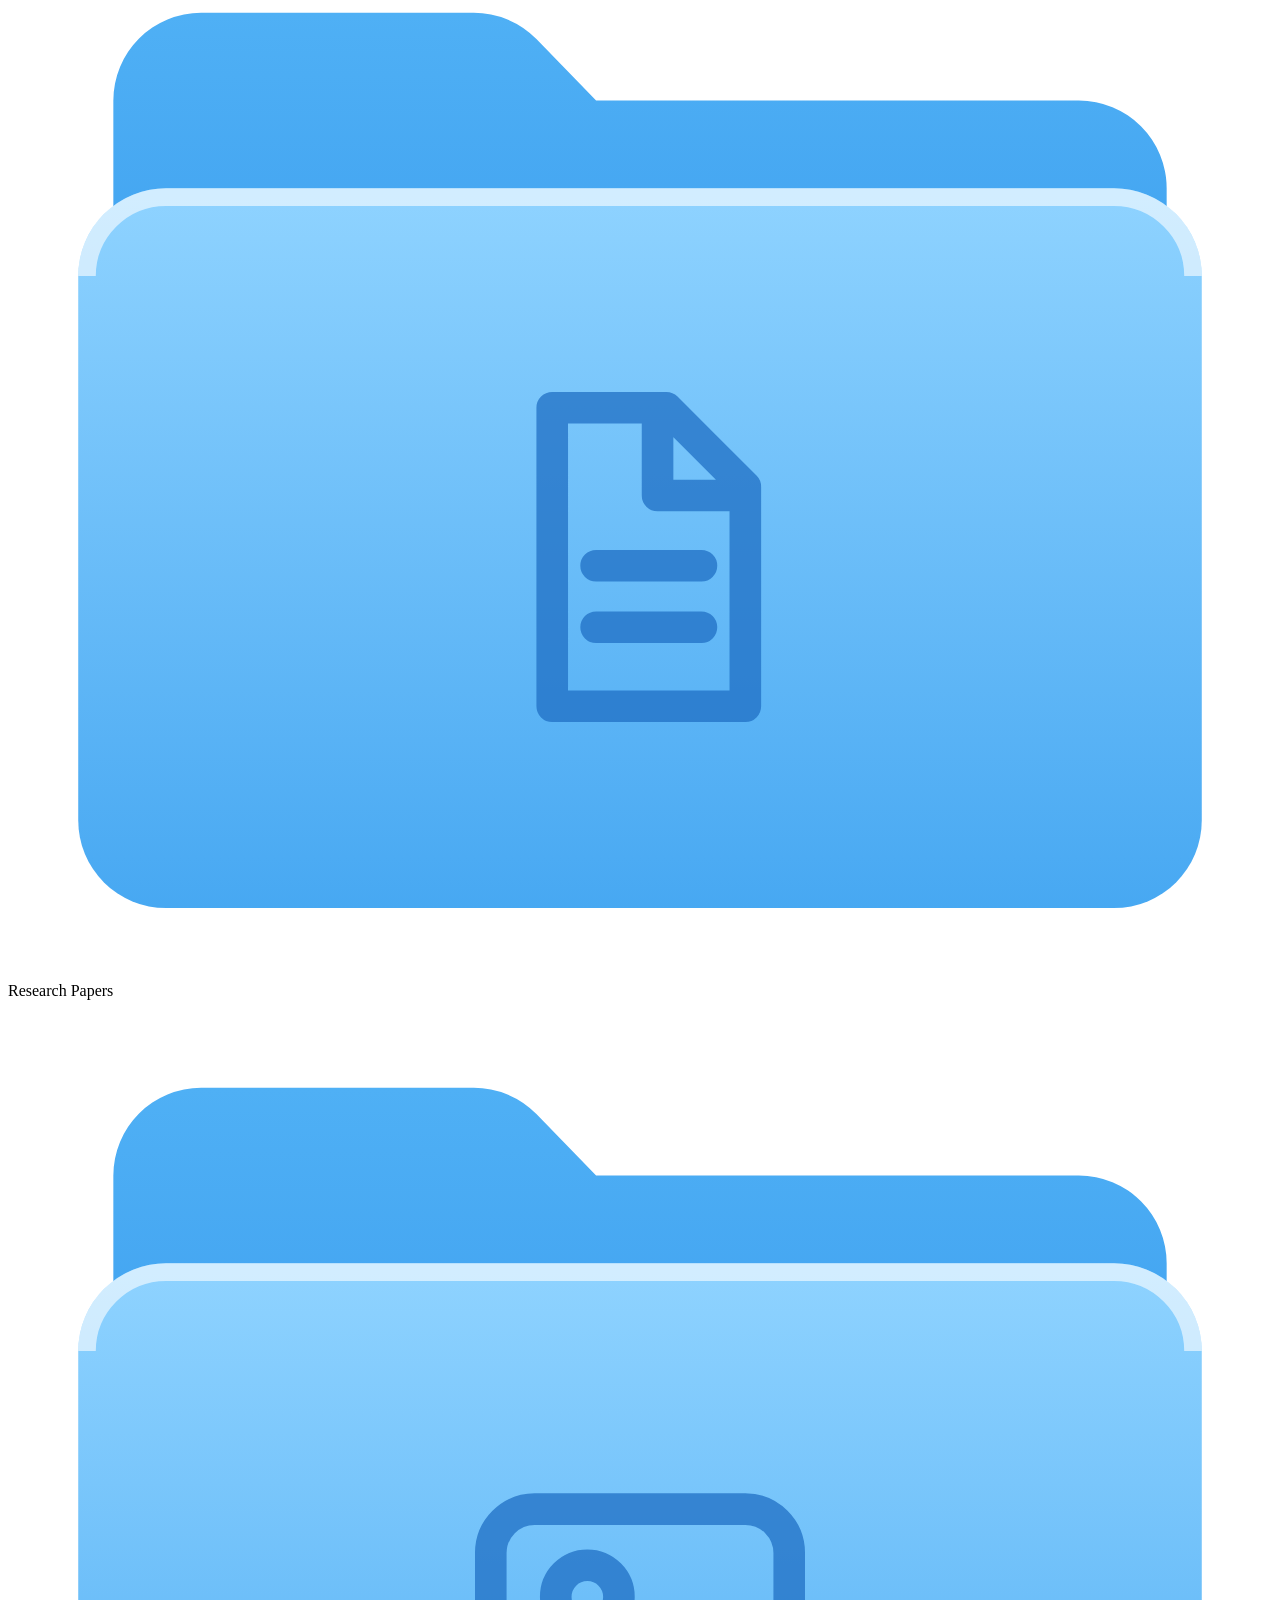
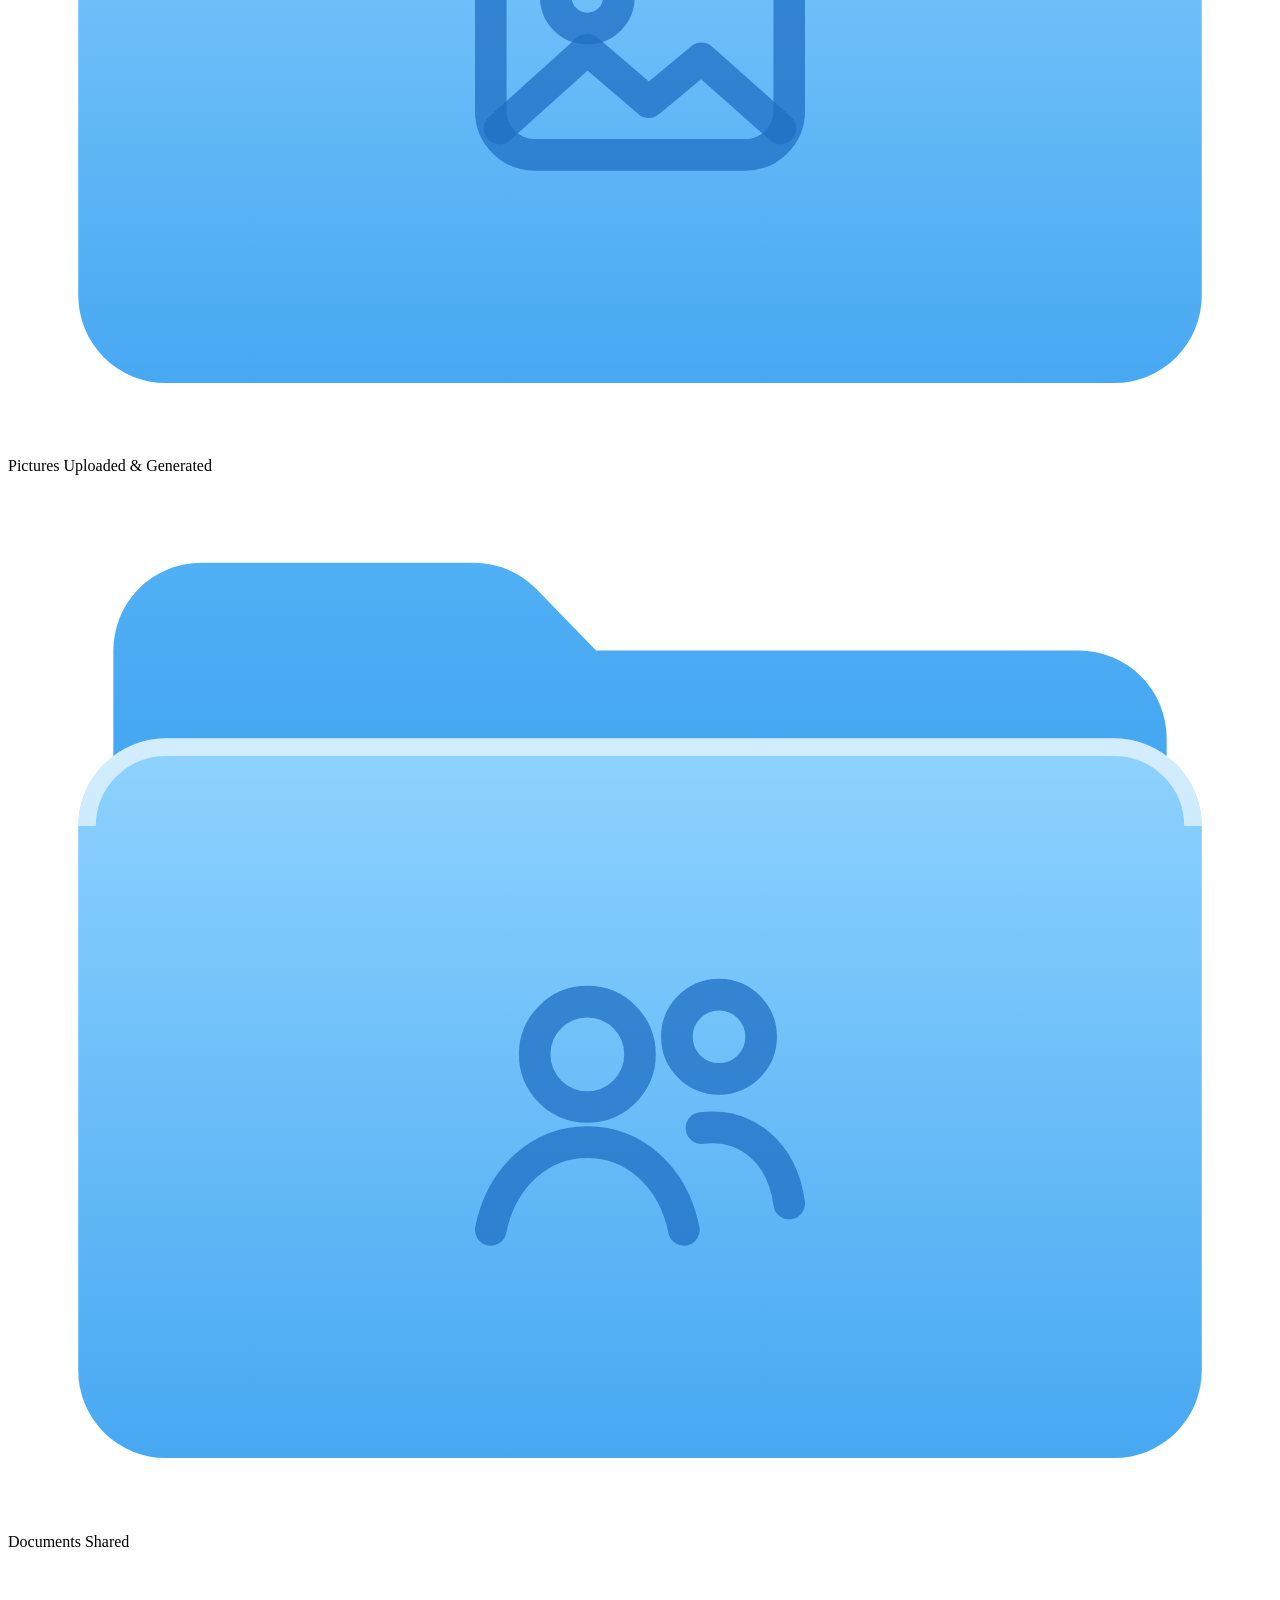
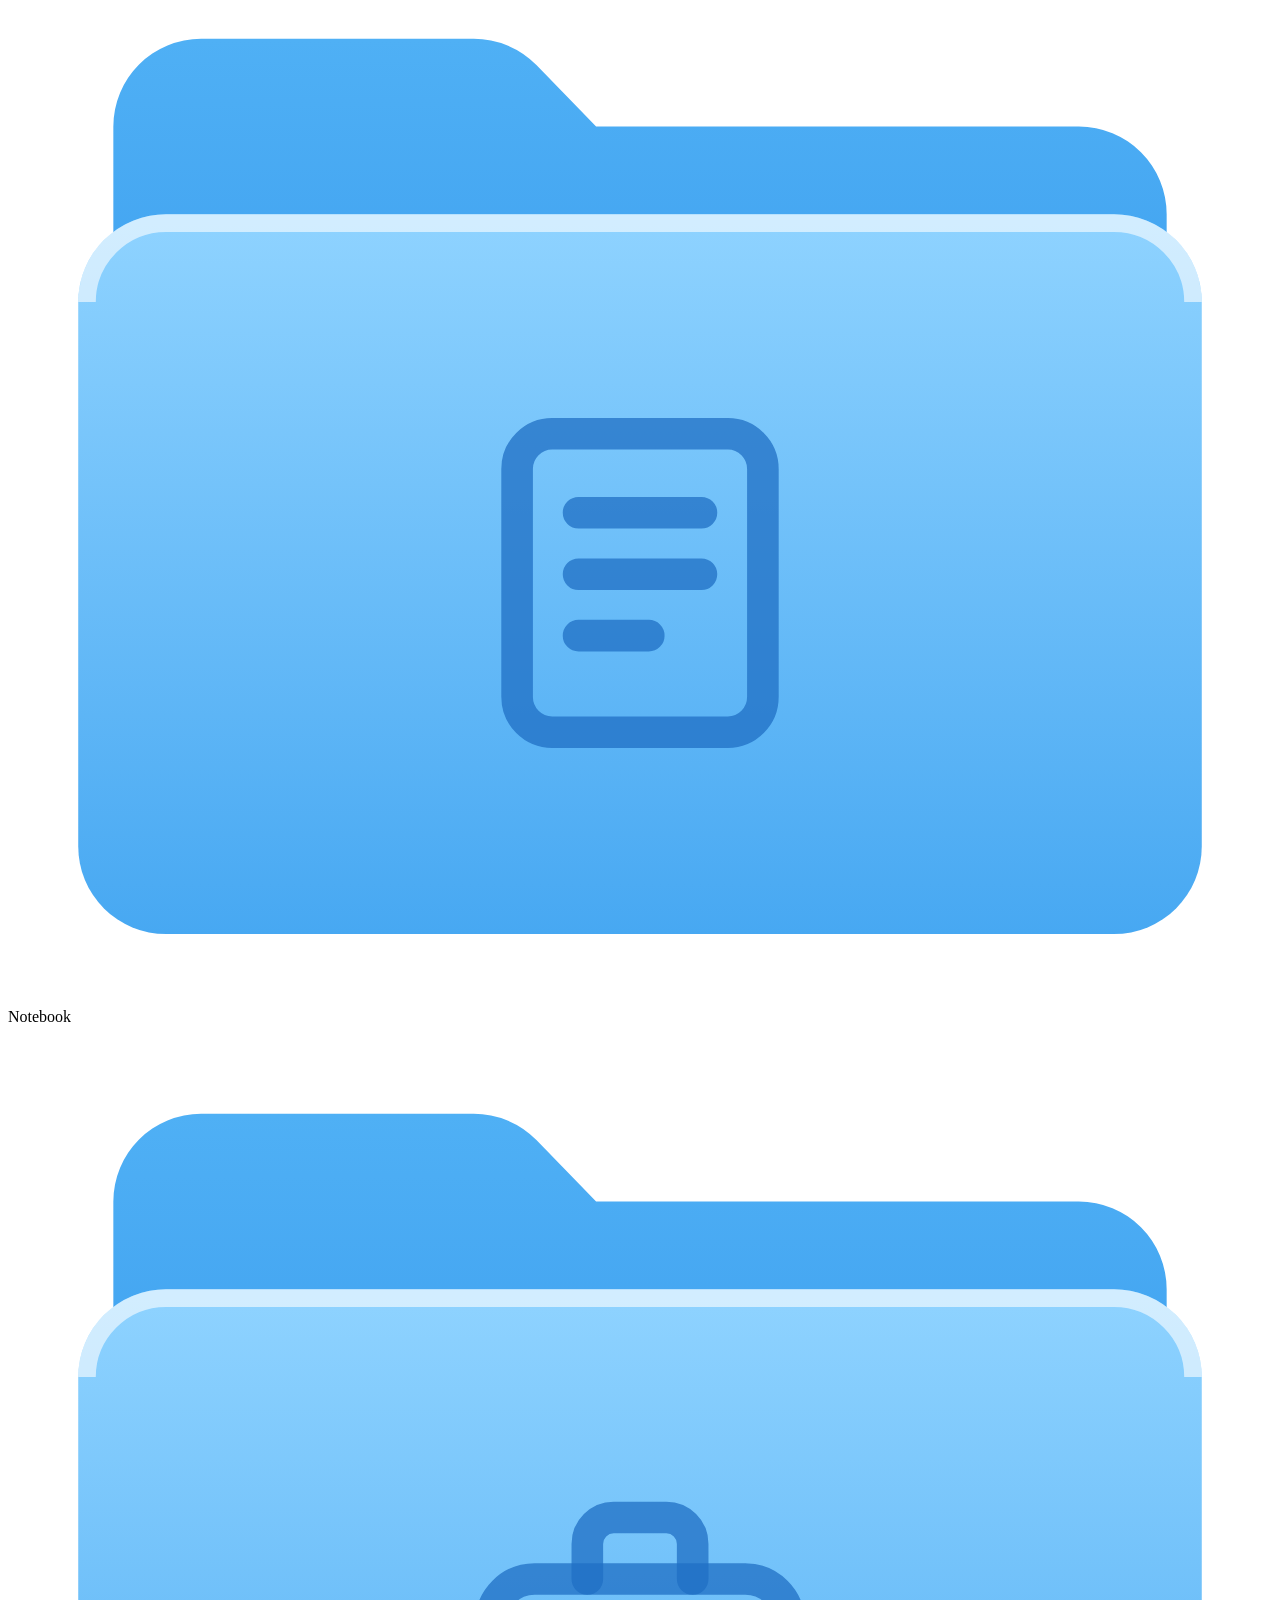
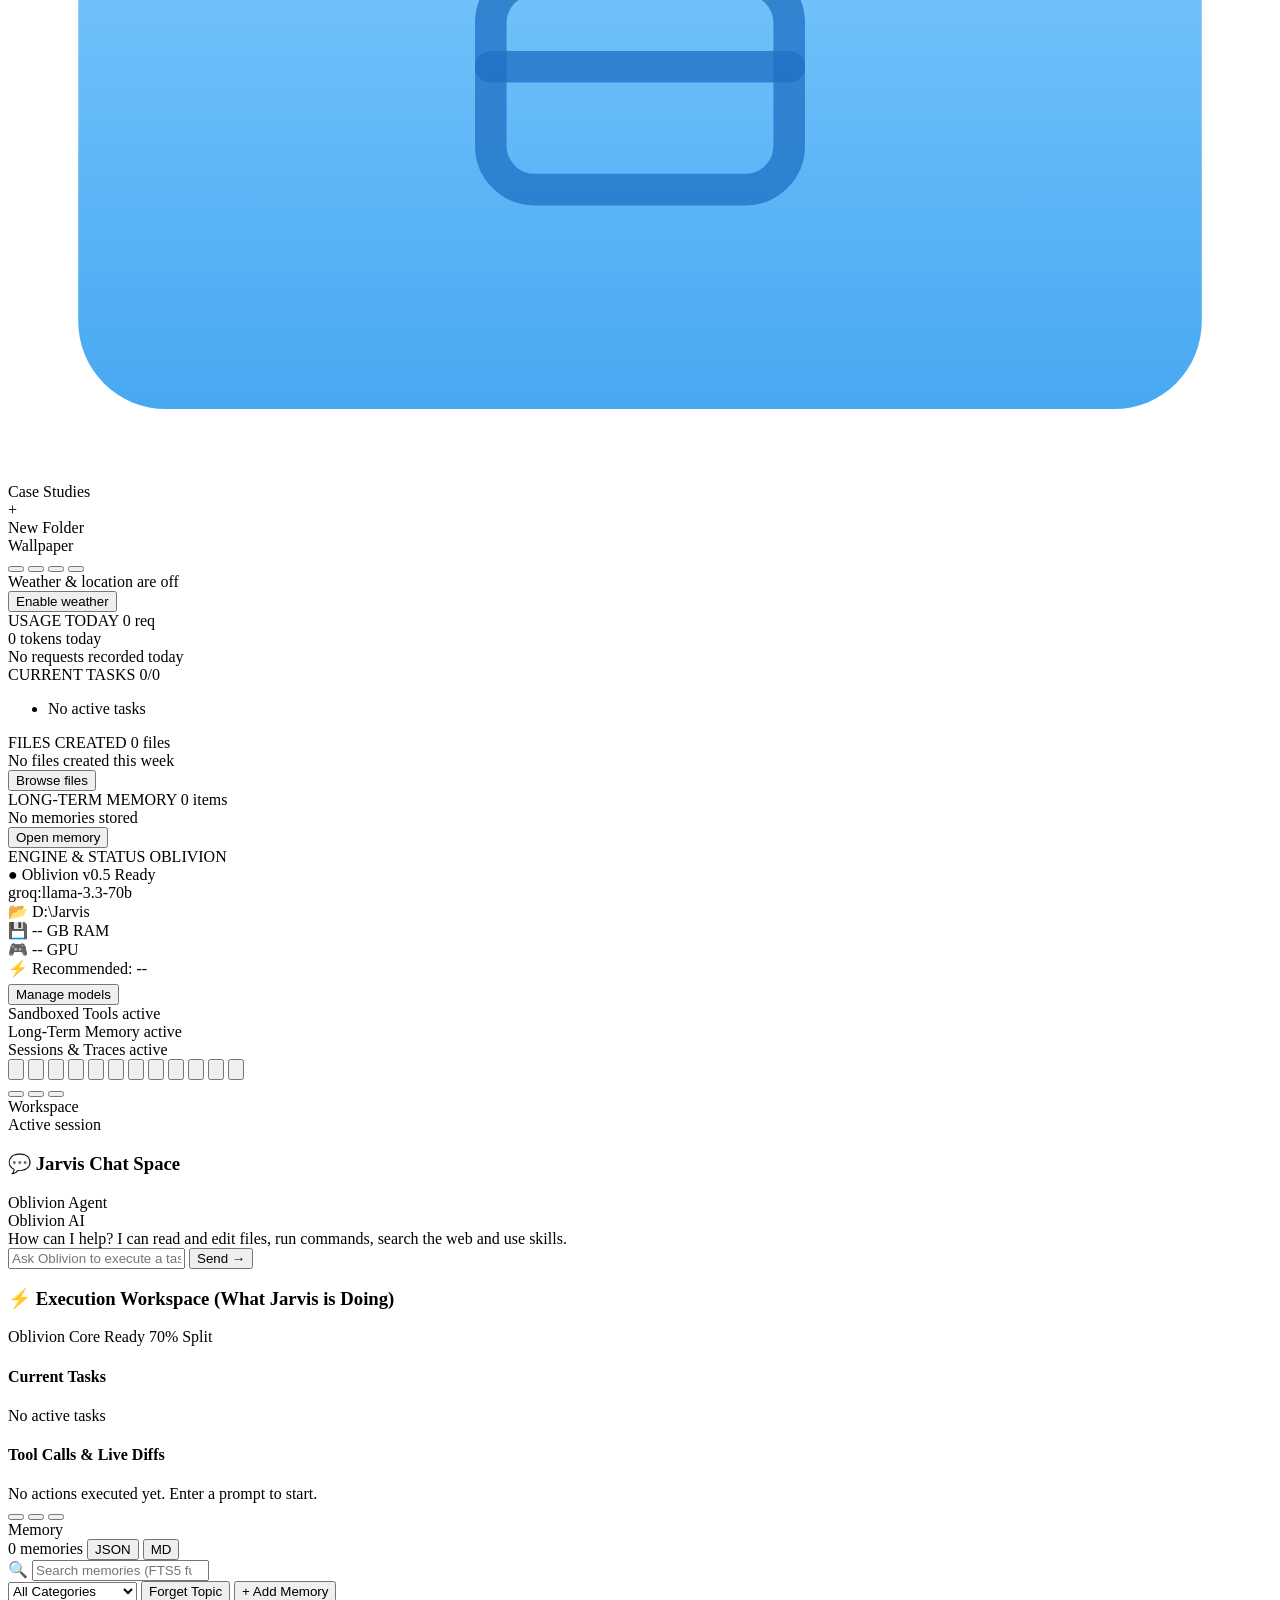
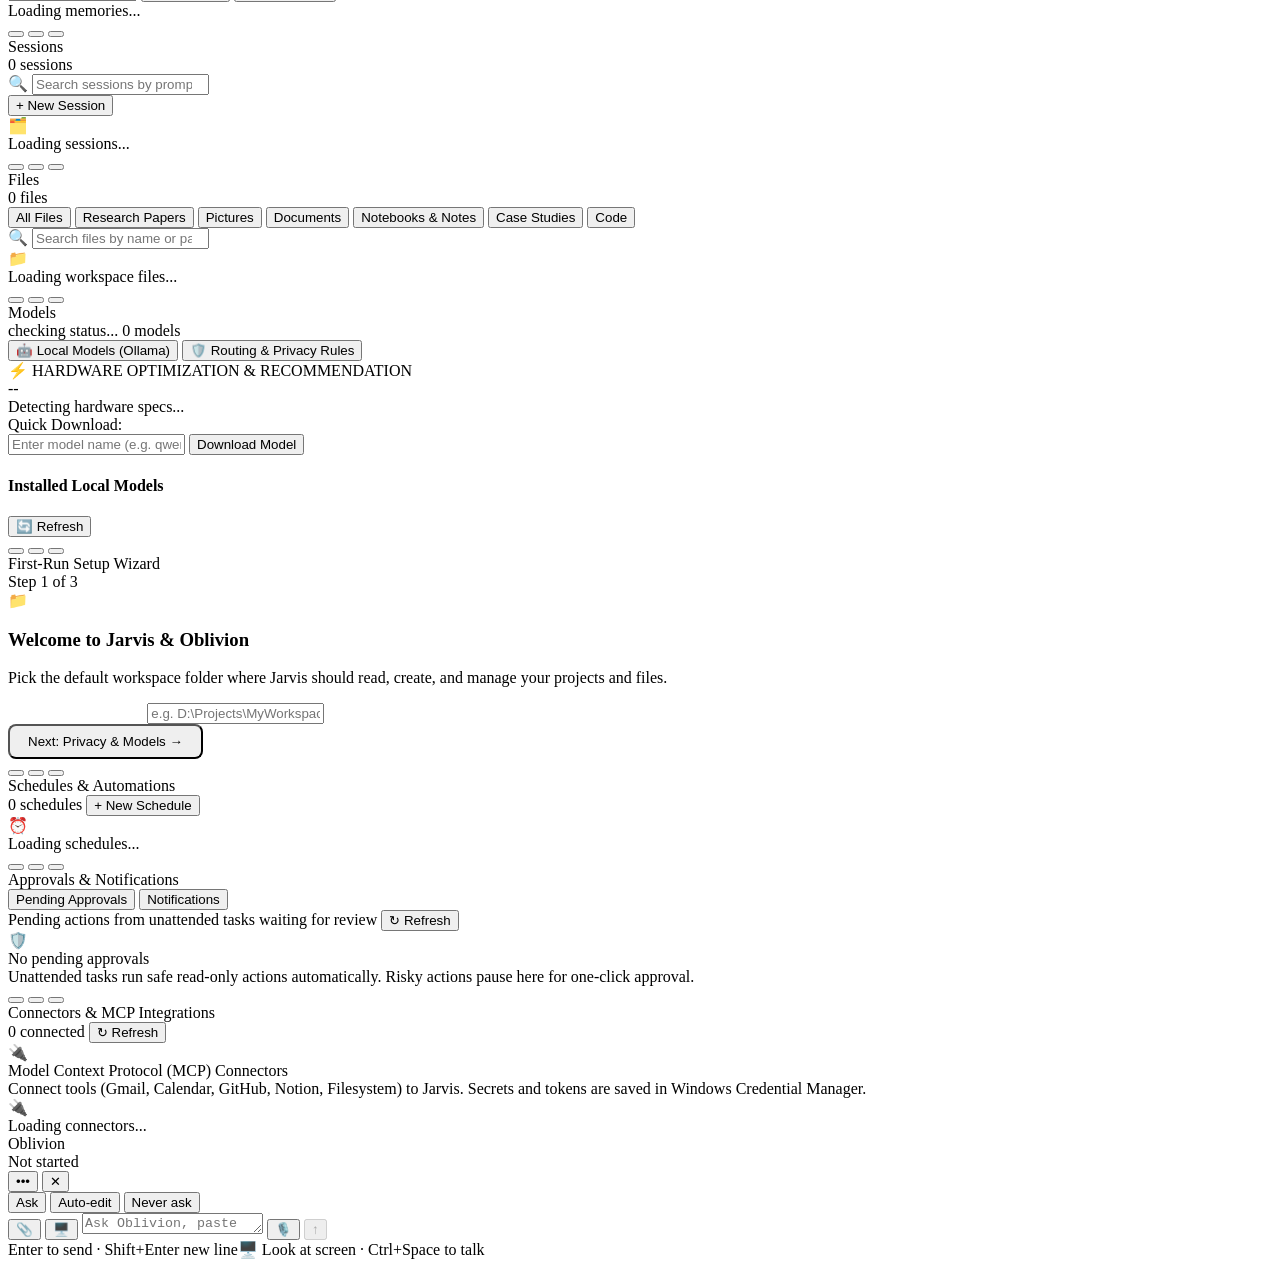
==== commit 251be8ef: "connectors: MCP setup screen with Windows Credential Manager integration (Month 6) cargo test: 213 p" ====
--- a/web/templates/index.html
+++ b/web/templates/index.html
@@ -339,6 +339,9 @@
                         <div class="app-icon approvals-dock-icon"><svg viewBox="0 0 100 100" aria-hidden="true"><defs><linearGradient id="ic-appr-dock" x1="0%" y1="0%" x2="100%" y2="100%"><stop offset="0%" stop-color="#f59e0b"/><stop offset="100%" stop-color="#d97706"/></linearGradient></defs><path d="M50 2C13 2 2 13 2 50s11 48 48 48 48-11 48-48S87 2 50 2z" fill="url(#ic-appr-dock)"/><path d="M50 22a18 18 0 0 0-18 18v14l-6 8v4h48v-4l-6-8V40a18 18 0 0 0-18-18z" fill="#fff"/><path d="M44 70a6 6 0 0 0 12 0" stroke="#fff" stroke-width="4" stroke-linecap="round" fill="none"/><path d="M50 2C13 2 2 13 2 50s11 48 48 48 48-11 48-48S87 2 50 2z" fill="url(#os-shine)"/><path d="M50 2C13 2 2 13 2 50s11 48 48 48 48-11 48-48S87 2 50 2z" fill="none" stroke="#000" stroke-opacity=".12" stroke-width="1"/></svg></div>
                         <span class="dock-badge" id="dock-approvals-badge" style="display: none;">0</span>
                     </button>
+                    <button class="dock-app-btn" id="open-connectors-dock-btn" data-action="connectors" data-label="Connectors" aria-label="MCP Connectors">
+                        <div class="app-icon connectors-dock-icon"><svg viewBox="0 0 100 100" aria-hidden="true"><defs><linearGradient id="ic-conn-dock" x1="0%" y1="0%" x2="100%" y2="100%"><stop offset="0%" stop-color="#10b981"/><stop offset="100%" stop-color="#047857"/></linearGradient></defs><path d="M50 2C13 2 2 13 2 50s11 48 48 48 48-11 48-48S87 2 50 2z" fill="url(#ic-conn-dock)"/><path d="M42 26v14h16V26h-16zm-8 22v22c0 4.4 3.6 8 8 8h16c4.4 0 8-3.6 8-8V48H34zm6-22v-6h4v6h-4zm12 0v-6h4v6h-4zm-2 56v8h-4v-8h4z" fill="#fff"/><path d="M50 2C13 2 2 13 2 50s11 48 48 48 48-11 48-48S87 2 50 2z" fill="url(#os-shine)"/><path d="M50 2C13 2 2 13 2 50s11 48 48 48 48-11 48-48S87 2 50 2z" fill="none" stroke="#000" stroke-opacity=".12" stroke-width="1"/></svg></div>
+                    </button>
                     <span class="dock-divider" aria-hidden="true"></span>
                     <button class="dock-app-btn chat-dock-btn active" id="open-chat-dock-btn" data-label="Oblivion" aria-label="Oblivion">
                         <div class="app-icon chat-icon"><svg viewBox="0 0 100 100" aria-hidden="true"><path d="M50 2C13 2 2 13 2 50s11 48 48 48 48-11 48-48S87 2 50 2z" fill="url(#ic-orb-bg)"/><circle cx="50" cy="50" r="31" fill="url(#ic-orb)"/><circle cx="50" cy="50" r="31" fill="url(#ic-orb-glow)"/><ellipse cx="40" cy="36" rx="14" ry="8" fill="#fff" fill-opacity=".45" transform="rotate(-25 40 36)"/><path d="M50 2C13 2 2 13 2 50s11 48 48 48 48-11 48-48S87 2 50 2z" fill="url(#os-shine)"/><path d="M50 2C13 2 2 13 2 50s11 48 48 48 48-11 48-48S87 2 50 2z" fill="none" stroke="#000" stroke-opacity=".12" stroke-width="1"/></svg></div>
@@ -1027,6 +1030,48 @@
 
     <!-- Desktop Toast Banner Container (Month 6) -->
     <div id="toast-container" class="toast-container" aria-live="polite"></div>
+
+    <!-- ==========================================================================
+         5i. Connectors & MCP Integrations Window Modal (#connectorsModal) (Month 6)
+         ========================================================================== -->
+    <div id="connectorsModal" class="split-modal-overlay">
+        <div class="split-window-frame connectors-window-frame">
+            <!-- Window Header Bar -->
+            <div class="split-frame-header">
+                <div class="traffic-lights">
+                    <button class="tl tl-close" id="close-connectors-modal-btn" title="Close"></button>
+                    <button class="tl tl-min" title="Minimize"></button>
+                    <button class="tl tl-max" title="Zoom"></button>
+                </div>
+                <div class="split-frame-title">Connectors &amp; MCP Integrations</div>
+                <div class="schedules-header-actions">
+                    <span id="connectors-count-badge" class="split-frame-badge">0 connected</span>
+                    <button id="connectors-refresh-btn" class="mem-btn" type="button">↻ Refresh</button>
+                </div>
+            </div>
+
+            <!-- Connectors Window Body -->
+            <div class="connectors-window-body">
+                <div class="connectors-header-banner">
+                    <div class="banner-icon">🔌</div>
+                    <div class="banner-text">
+                        <div class="banner-title">Model Context Protocol (MCP) Connectors</div>
+                        <div class="banner-sub">Connect tools (Gmail, Calendar, GitHub, Notion, Filesystem) to Jarvis. Secrets and tokens are saved in Windows Credential Manager.</div>
+                    </div>
+                </div>
+
+                <!-- Connectors Cards Grid -->
+                <div class="connectors-list-scroll">
+                    <div id="connectors-cards-grid" class="connectors-cards-grid">
+                        <div class="connectors-empty-state">
+                            <div class="empty-icon">🔌</div>
+                            <div class="empty-text">Loading connectors...</div>
+                        </div>
+                    </div>
+                </div>
+            </div>
+        </div>
+    </div>
 
     <!-- ==========================================================================
          6. Oblivion panel (slides in from the right; see static/js/oblivion.js)
@@ -1085,5 +1130,6 @@
     <script src="/static/js/computer.js"></script>
     <script src="/static/js/schedules.js"></script>
     <script src="/static/js/approvals.js"></script>
+    <script src="/static/js/connectors.js"></script>
 </body>
 </html>
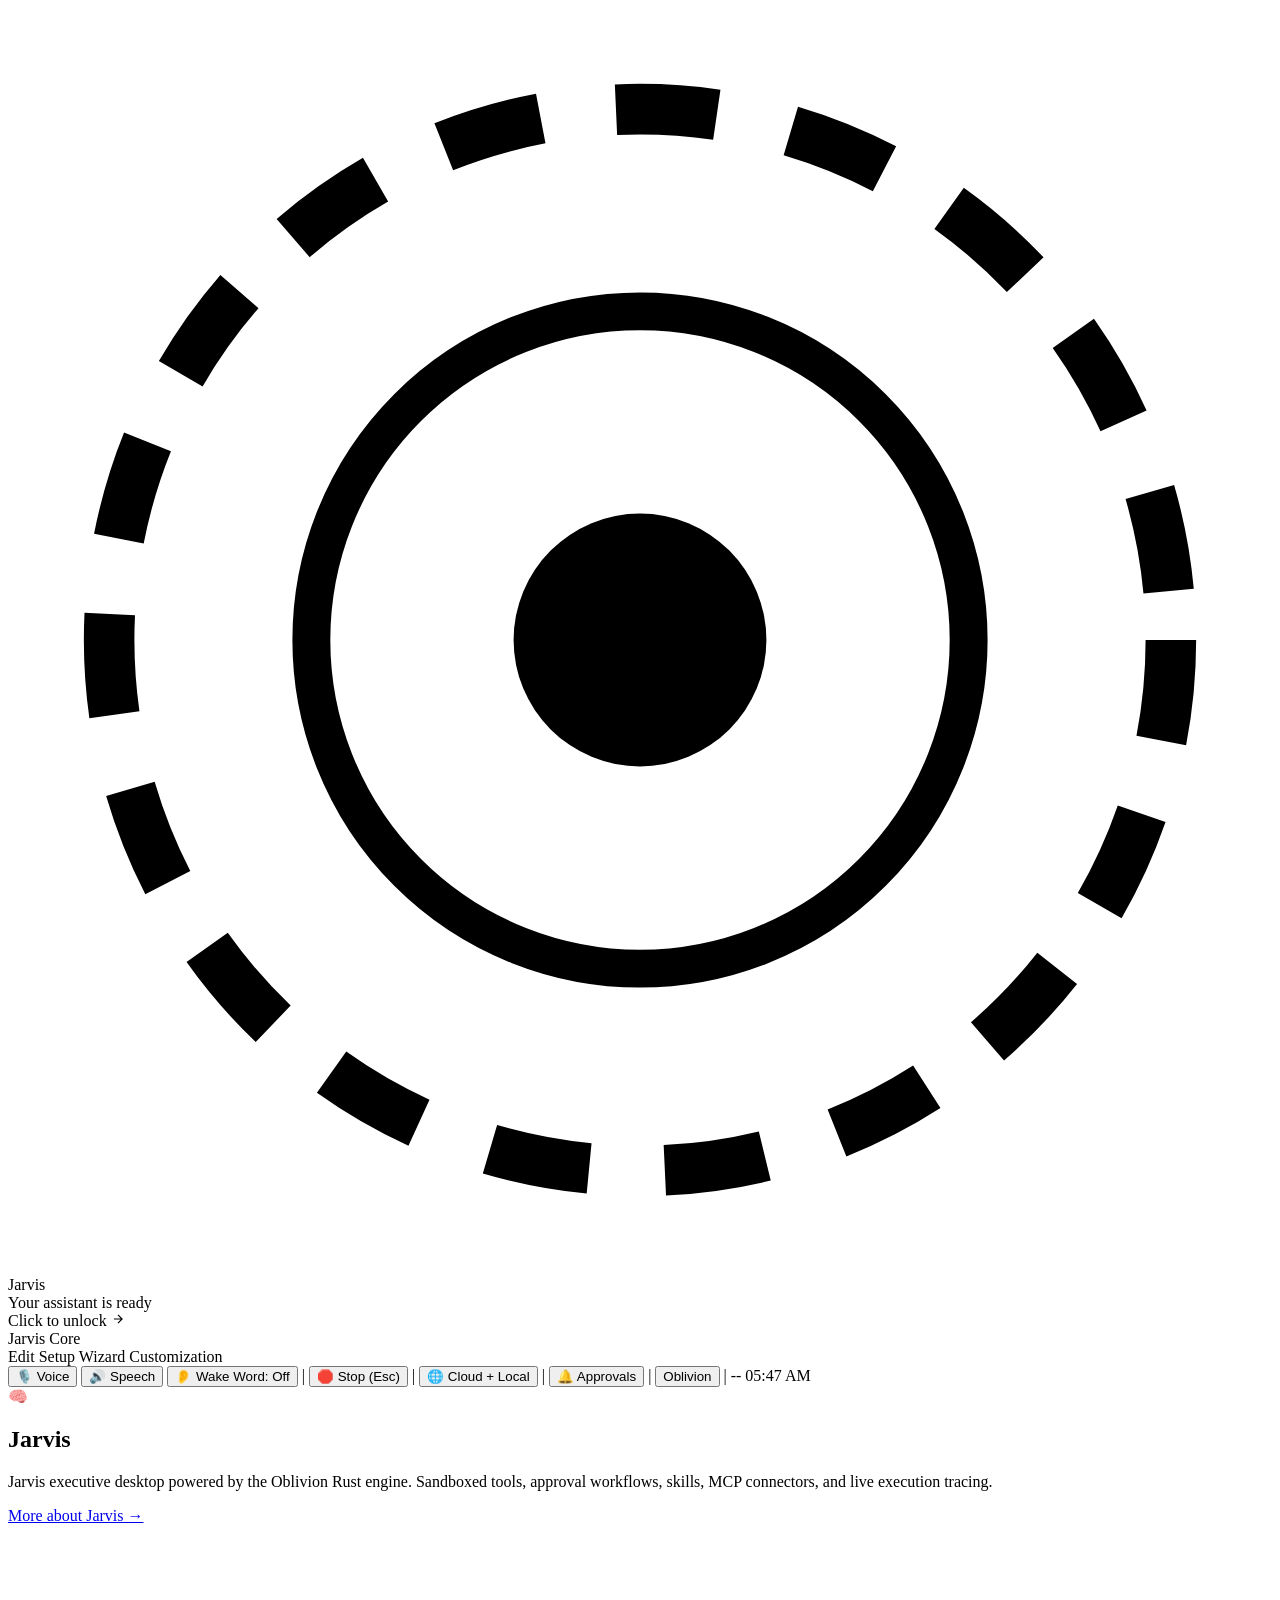
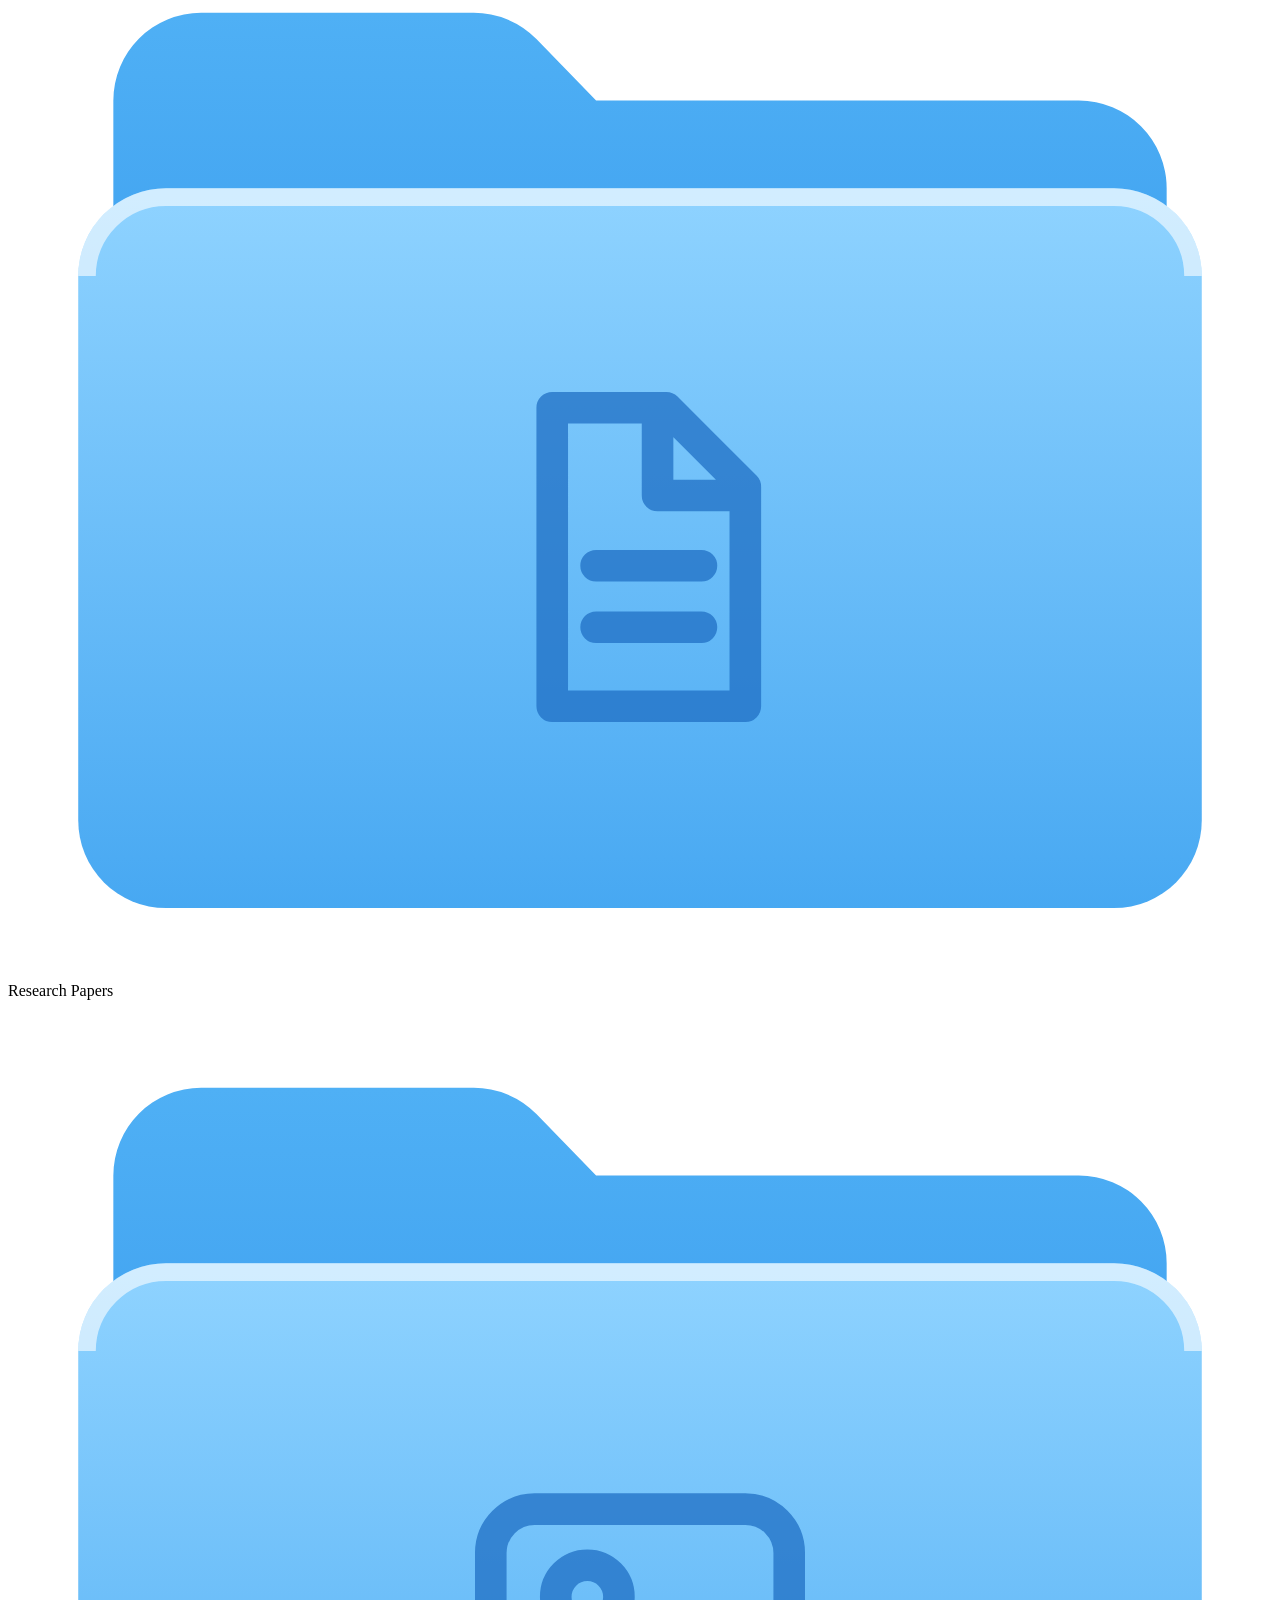
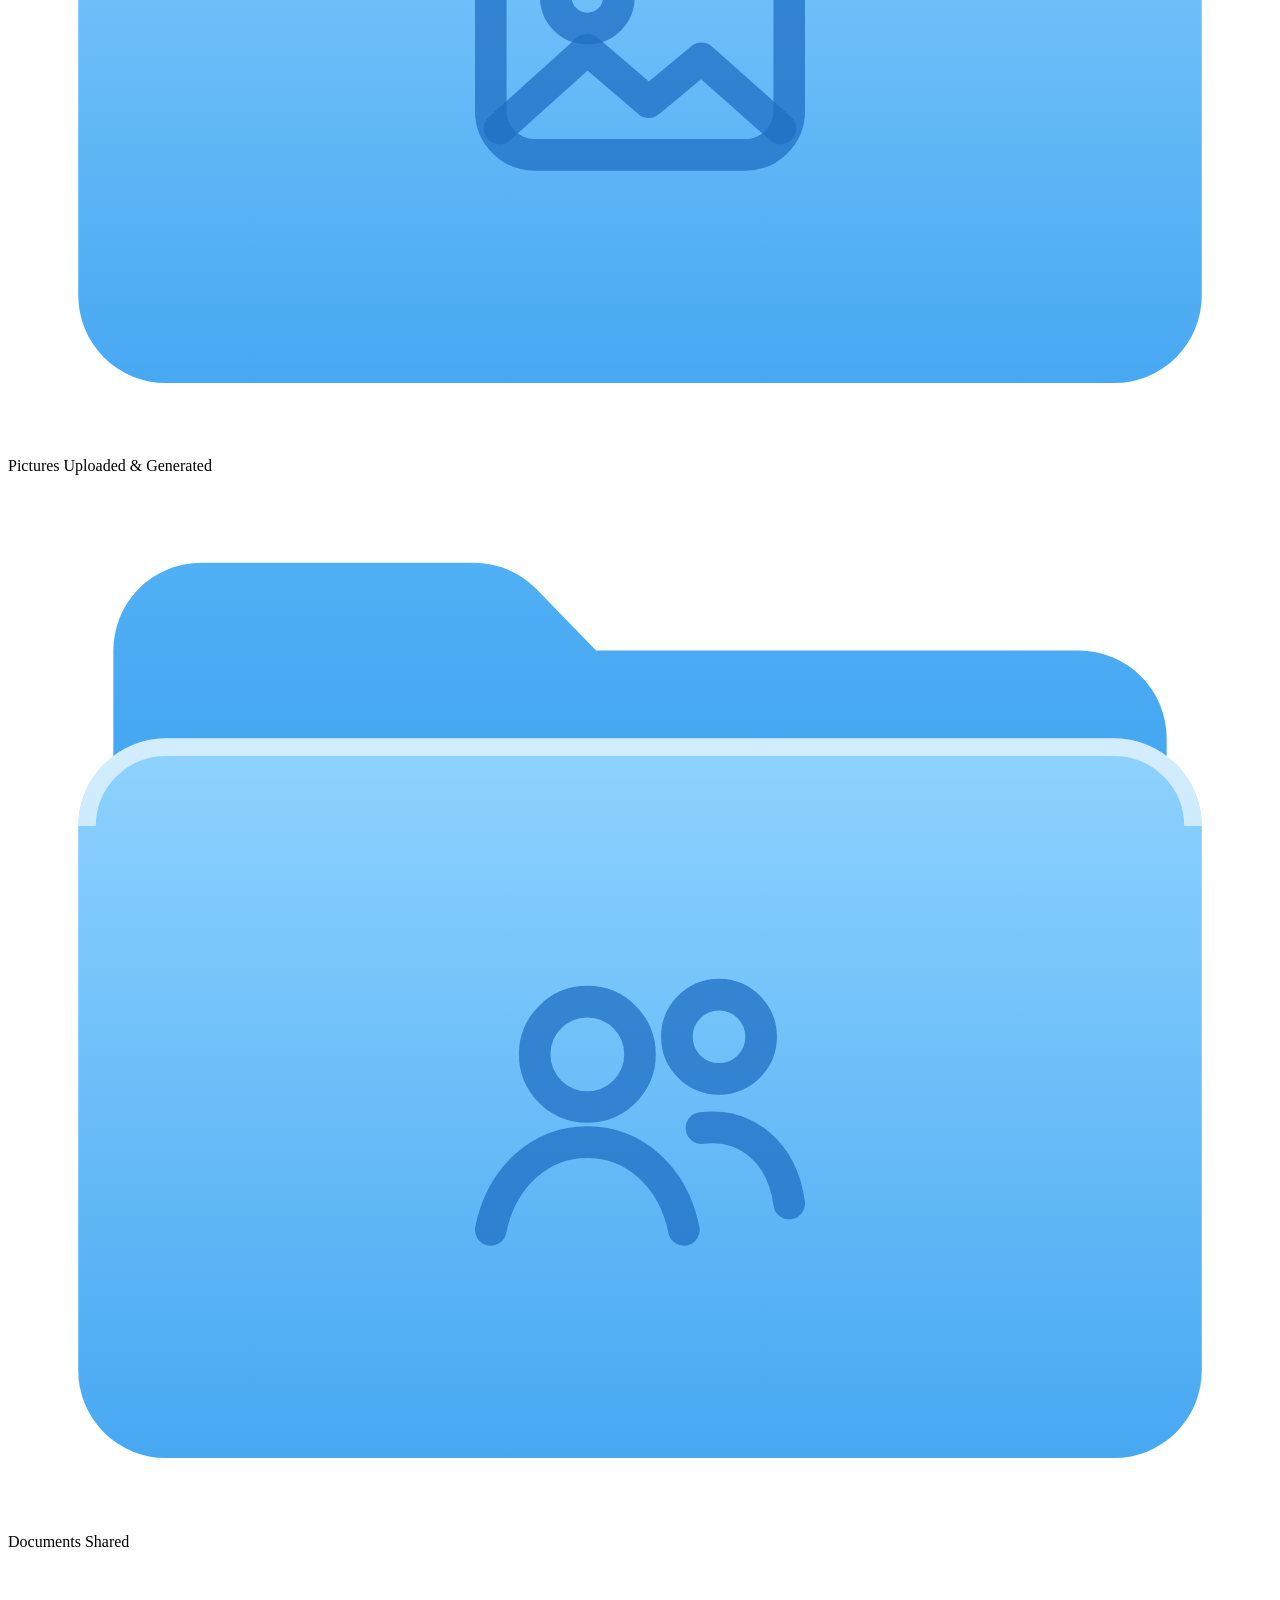
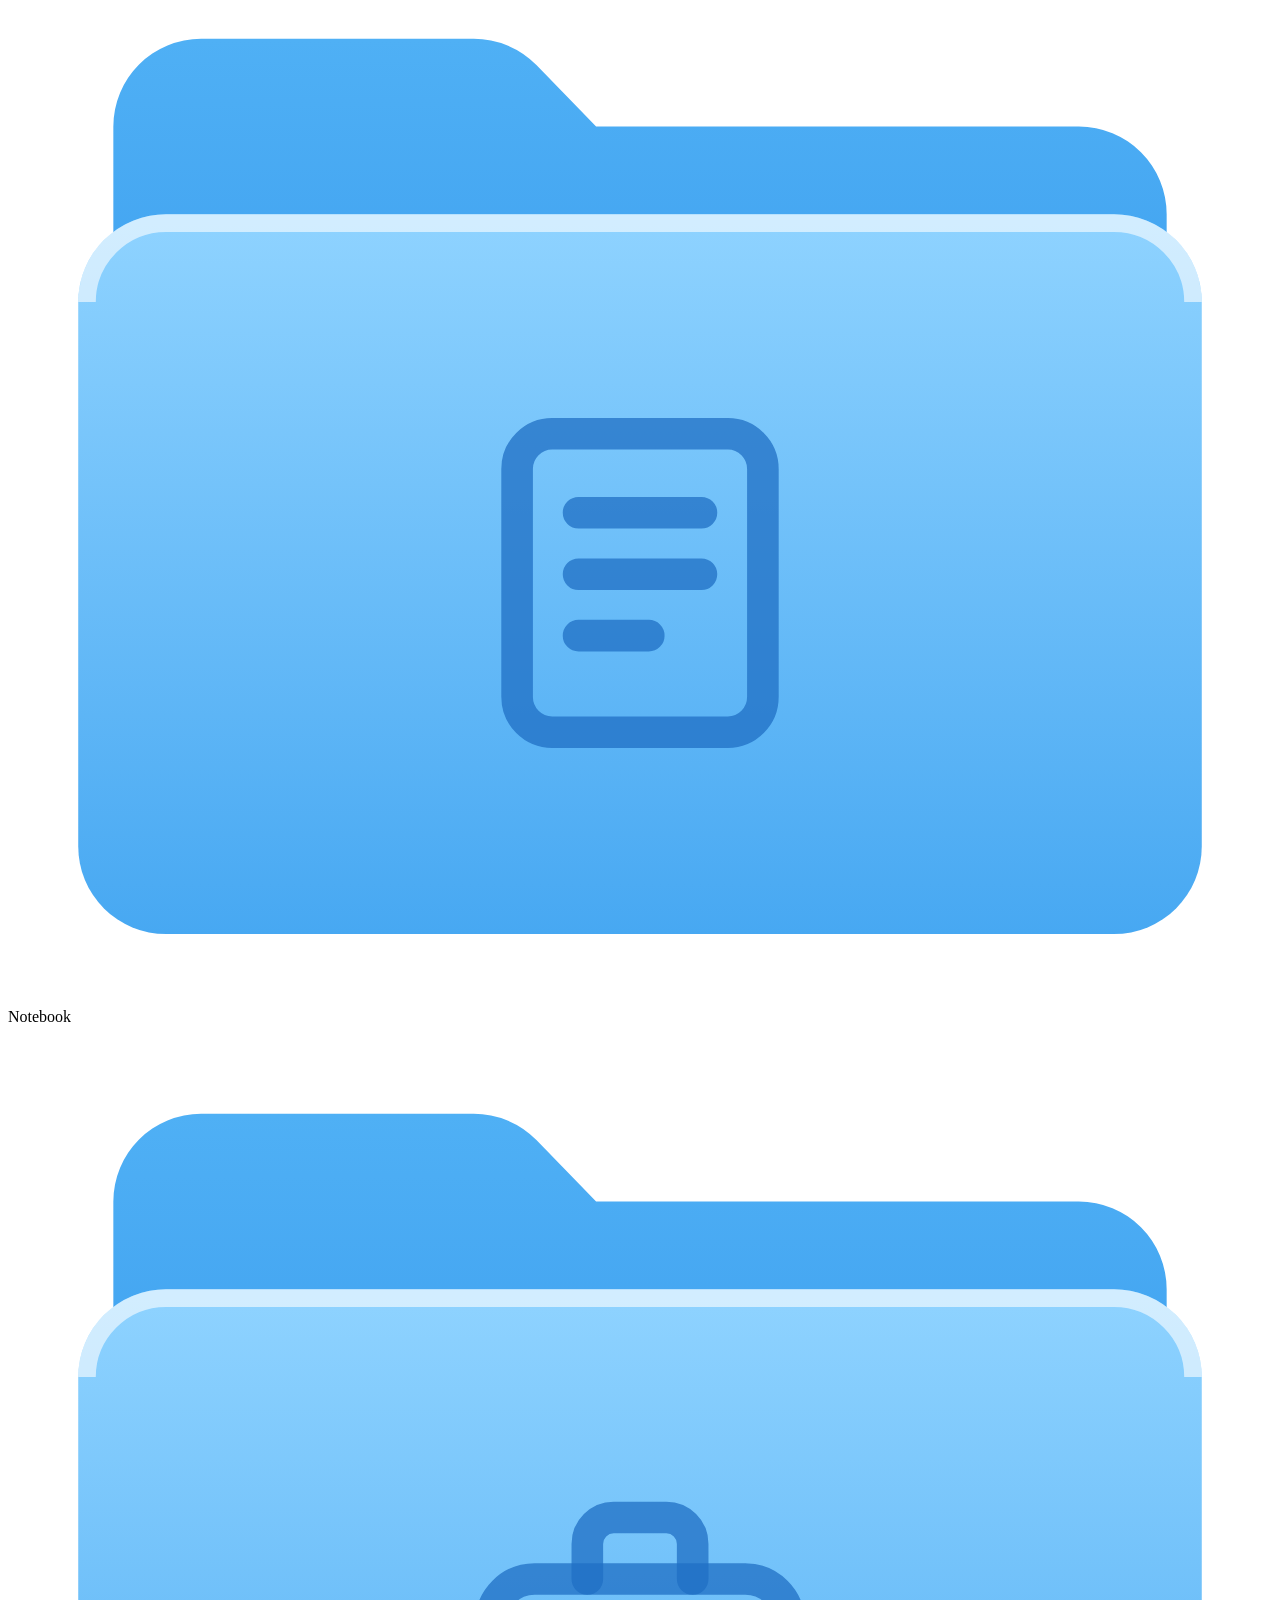
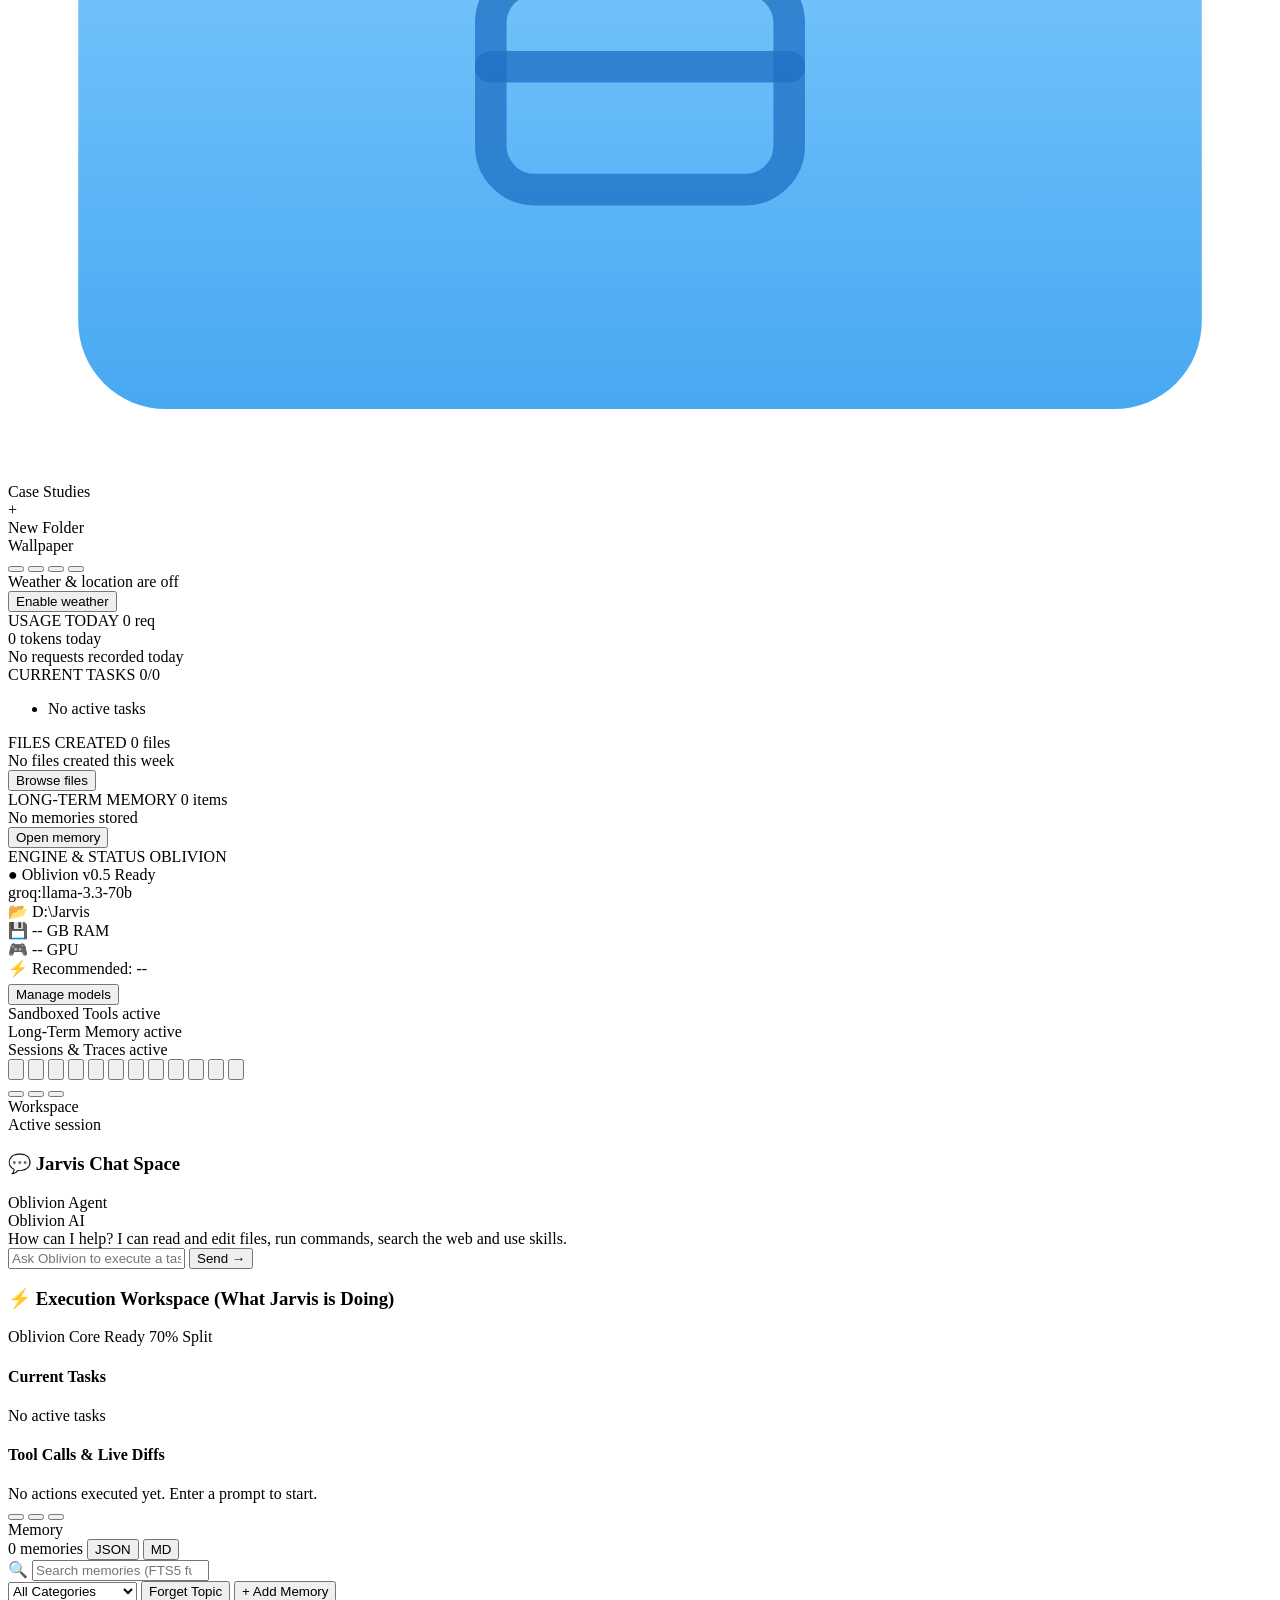
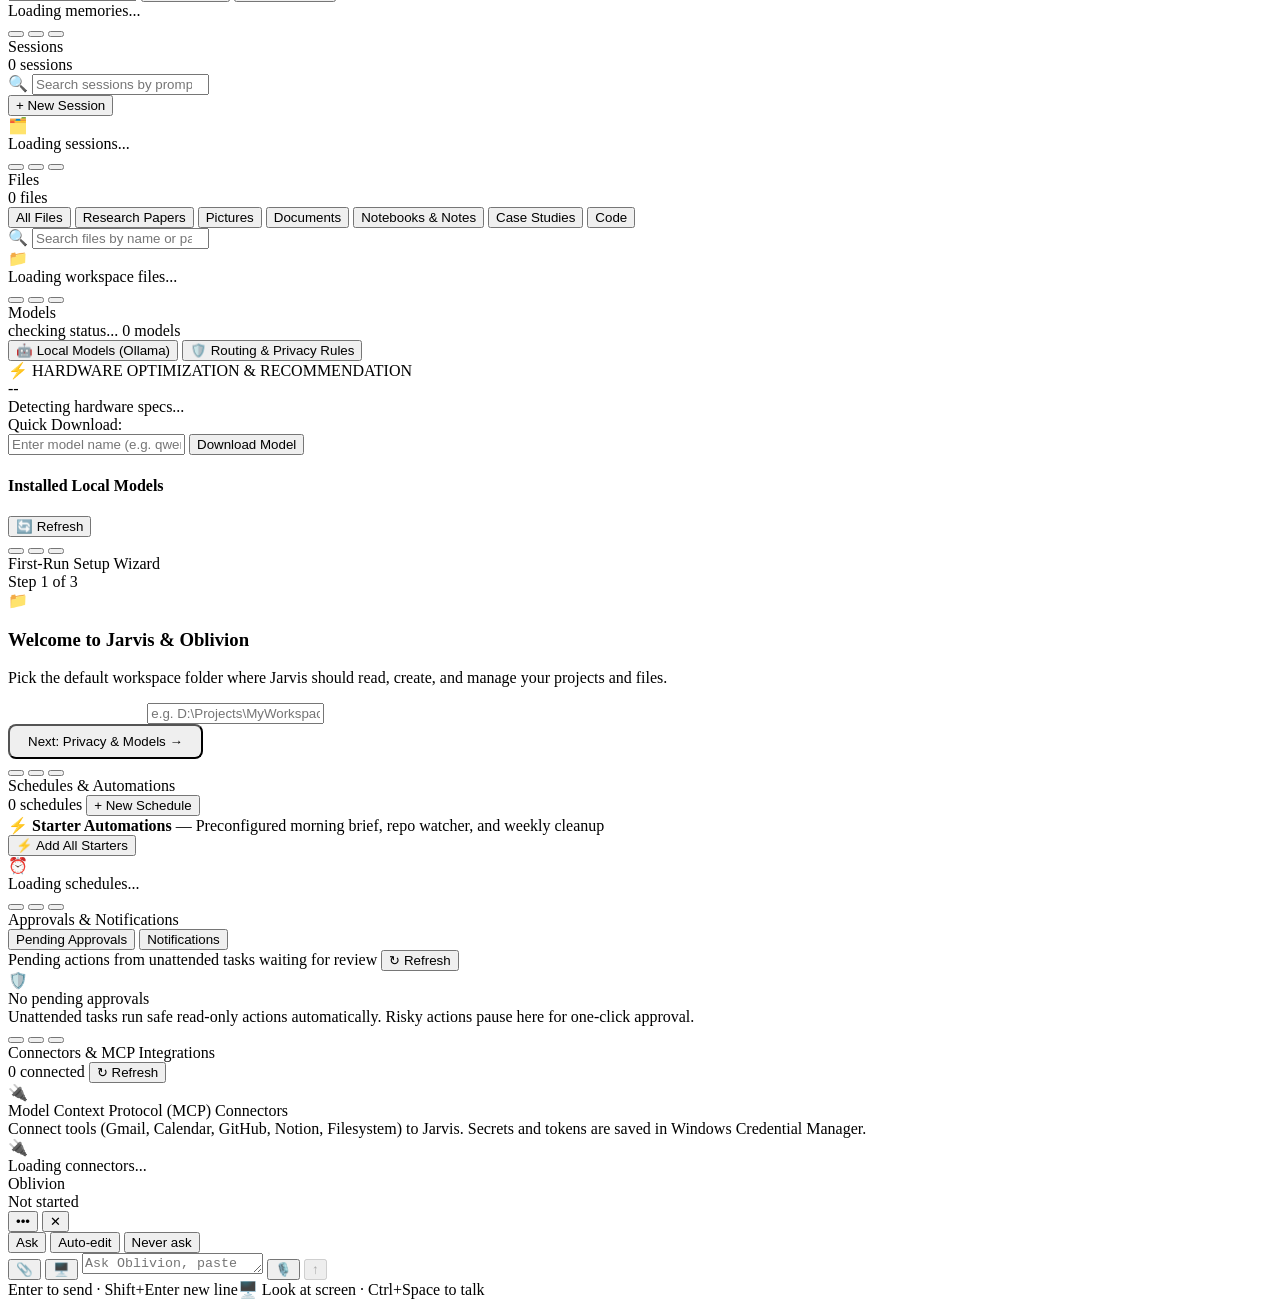
==== commit 3e7e40f8: "automations: starter automations (morning brief, repo watcher, weekly report) (Month 6) cargo test: " ====
--- a/web/templates/index.html
+++ b/web/templates/index.html
@@ -958,6 +958,19 @@
                     </form>
                 </div>
 
+                <!-- Starter Automations Quick-Add Section (Month 6) -->
+                <div class="schedules-starters-section" id="schedules-starters-section">
+                    <div class="starters-section-header">
+                        <div class="starters-header-title">
+                            <span class="starters-icon">⚡</span>
+                            <strong>Starter Automations</strong>
+                            <span class="starters-subtitle">— Preconfigured morning brief, repo watcher, and weekly cleanup</span>
+                        </div>
+                        <button id="schedules-starters-seed-all-btn" class="mem-btn btn-sm" type="button">⚡ Add All Starters</button>
+                    </div>
+                    <div id="schedules-starters-grid" class="starters-cards-grid"></div>
+                </div>
+
                 <!-- Schedules List Container -->
                 <div class="schedules-list-scroll">
                     <div id="schedules-items-container" class="schedules-cards-grid">
